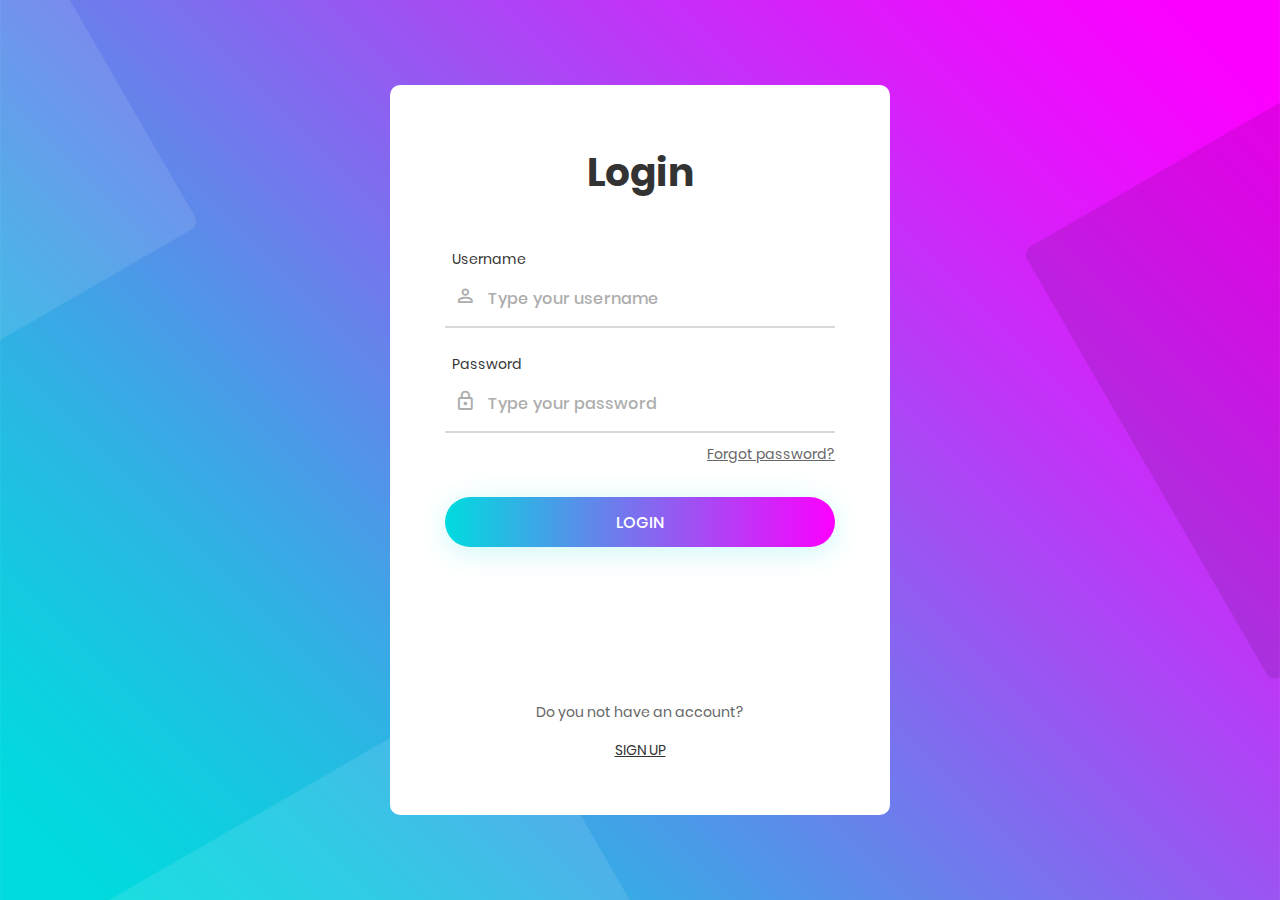
==== view/index.html @ 95671789 "added website" ====
<!DOCTYPE html>
<html lang="en">
<head>
	<title>Login</title>
	<meta charset="UTF-8">
	<meta name="viewport" content="width=device-width, initial-scale=1">
<!--===============================================================================================-->	
	<link rel="icon" type="image/png" href="images/icons/favicon.ico"/>
<!--===============================================================================================-->
	<link rel="stylesheet" type="text/css" href="vendor/bootstrap/css/bootstrap.min.css">
<!--===============================================================================================-->
	<link rel="stylesheet" type="text/css" href="fonts/font-awesome-4.7.0/css/font-awesome.min.css">
<!--===============================================================================================-->
	<link rel="stylesheet" type="text/css" href="fonts/iconic/css/material-design-iconic-font.min.css">
<!--===============================================================================================-->
	<link rel="stylesheet" type="text/css" href="vendor/animate/animate.css">
<!--===============================================================================================-->	
	<link rel="stylesheet" type="text/css" href="vendor/css-hamburgers/hamburgers.min.css">
<!--===============================================================================================-->
	<link rel="stylesheet" type="text/css" href="vendor/animsition/css/animsition.min.css">
<!--===============================================================================================-->
	<link rel="stylesheet" type="text/css" href="vendor/select2/select2.min.css">
<!--===============================================================================================-->	
	<link rel="stylesheet" type="text/css" href="vendor/daterangepicker/daterangepicker.css">
<!--===============================================================================================-->
	<link rel="stylesheet" type="text/css" href="css/util.css">
	<link rel="stylesheet" type="text/css" href="css/main.css">
<!--===============================================================================================-->
</head>
<body>
	
	<div class="limiter">
		<div class="container-login100" style="background-image: url('images/bg-01.jpg');">
			<div class="wrap-login100 p-l-55 p-r-55 p-t-65 p-b-54">
				<form class="login100-form validate-form">
					<span class="login100-form-title p-b-49">
						Login
					</span>

					<div class="wrap-input100 validate-input m-b-23" data-validate = "Username is reauired">
						<span class="label-input100">Username</span>
						<input class="input100" type="text" name="username" placeholder="Type your username">
						<span class="focus-input100" data-symbol="&#xf206;"></span>
					</div>

					<div class="wrap-input100 validate-input" data-validate="Password is required">
						<span class="label-input100">Password</span>
						<input class="input100" type="password" name="pass" placeholder="Type your password">
						<span class="focus-input100" data-symbol="&#xf190;"></span>
					</div>
					
					<div class="text-right p-t-8 p-b-31">
						<a href="#">
							Forgot password?
						</a>
					</div>
					
					<div class="container-login100-form-btn">
						<div class="wrap-login100-form-btn">
							<div class="login100-form-bgbtn"></div>
							<button class="login100-form-btn">
								Login
							</button>
						</div>
					</div>

					<div class="flex-col-c p-t-155">
						<span class="txt1 p-b-17">
							Do you not have an account?
						</span>

						<a href="registration.html" class="txt2">
							Sign Up
						</a>
					</div>
				</form>
			</div>
		</div>
	</div>
	

	<div id="dropDownSelect1"></div>
	
<!--===============================================================================================-->
	<script src="vendor/jquery/jquery-3.2.1.min.js"></script>
<!--===============================================================================================-->
	<script src="vendor/animsition/js/animsition.min.js"></script>
<!--===============================================================================================-->
	<script src="vendor/bootstrap/js/popper.js"></script>
	<script src="vendor/bootstrap/js/bootstrap.min.js"></script>
<!--===============================================================================================-->
	<script src="vendor/select2/select2.min.js"></script>
<!--===============================================================================================-->
	<script src="vendor/daterangepicker/moment.min.js"></script>
	<script src="vendor/daterangepicker/daterangepicker.js"></script>
<!--===============================================================================================-->
	<script src="vendor/countdowntime/countdowntime.js"></script>
<!--===============================================================================================-->
	<script src="js/main.js"></script>

</body>
</html>
---- view/fonts/iconic/css/material-design-iconic-font.min.css ----
@font-face{font-family:Material-Design-Iconic-Font;src:url(../fonts/Material-Design-Iconic-Font.woff2?v=2.2.0) format('woff2'),url(../fonts/Material-Design-Iconic-Font.woff?v=2.2.0) format('woff'),url(../fonts/Material-Design-Iconic-Font.ttf?v=2.2.0) format('truetype')}.zmdi{display:inline-block;font:normal normal normal 14px/1 'Material-Design-Iconic-Font';font-size:inherit;text-rendering:auto;-webkit-font-smoothing:antialiased;-moz-osx-font-smoothing:grayscale}.zmdi-hc-lg{font-size:1.33333333em;line-height:.75em;vertical-align:-15%}.zmdi-hc-2x{font-size:2em}.zmdi-hc-3x{font-size:3em}.zmdi-hc-4x{font-size:4em}.zmdi-hc-5x{font-size:5em}.zmdi-hc-fw{width:1.28571429em;text-align:center}.zmdi-hc-ul{padding-left:0;margin-left:2.14285714em;list-style-type:none}.zmdi-hc-ul>li{position:relative}.zmdi-hc-li{position:absolute;left:-2.14285714em;width:2.14285714em;top:.14285714em;text-align:center}.zmdi-hc-li.zmdi-hc-lg{left:-1.85714286em}.zmdi-hc-border{padding:.1em .25em;border:solid .1em #9e9e9e;border-radius:2px}.zmdi-hc-border-circle{padding:.1em .25em;border:solid .1em #9e9e9e;border-radius:50%}.zmdi.pull-left{float:left;margin-right:.15em}.zmdi.pull-right{float:right;margin-left:.15em}.zmdi-hc-spin{-webkit-animation:zmdi-spin 1.5s infinite linear;animation:zmdi-spin 1.5s infinite linear}.zmdi-hc-spin-reverse{-webkit-animation:zmdi-spin-reverse 1.5s infinite linear;animation:zmdi-spin-reverse 1.5s infinite linear}@-webkit-keyframes zmdi-spin{0%{-webkit-transform:rotate(0deg);transform:rotate(0deg)}100%{-webkit-transform:rotate(359deg);transform:rotate(359deg)}}@keyframes zmdi-spin{0%{-webkit-transform:rotate(0deg);transform:rotate(0deg)}100%{-webkit-transform:rotate(359deg);transform:rotate(359deg)}}@-webkit-keyframes zmdi-spin-reverse{0%{-webkit-transform:rotate(0deg);transform:rotate(0deg)}100%{-webkit-transform:rotate(-359deg);transform:rotate(-359deg)}}@keyframes zmdi-spin-reverse{0%{-webkit-transform:rotate(0deg);transform:rotate(0deg)}100%{-webkit-transform:rotate(-359deg);transform:rotate(-359deg)}}.zmdi-hc-rotate-90{-webkit-transform:rotate(90deg);-ms-transform:rotate(90deg);transform:rotate(90deg)}.zmdi-hc-rotate-180{-webkit-transform:rotate(180deg);-ms-transform:rotate(180deg);transform:rotate(180deg)}.zmdi-hc-rotate-270{-webkit-transform:rotate(270deg);-ms-transform:rotate(270deg);transform:rotate(270deg)}.zmdi-hc-flip-horizontal{-webkit-transform:scale(-1,1);-ms-transform:scale(-1,1);transform:scale(-1,1)}.zmdi-hc-flip-vertical{-webkit-transform:scale(1,-1);-ms-transform:scale(1,-1);transform:scale(1,-1)}.zmdi-hc-stack{position:relative;display:inline-block;width:2em;height:2em;line-height:2em;vertical-align:middle}.zmdi-hc-stack-1x,.zmdi-hc-stack-2x{position:absolute;left:0;width:100%;text-align:center}.zmdi-hc-stack-1x{line-height:inherit}.zmdi-hc-stack-2x{font-size:2em}.zmdi-hc-inverse{color:#fff}.zmdi-3d-rotation:before{content:'\f101'}.zmdi-airplane-off:before{content:'\f102'}.zmdi-airplane:before{content:'\f103'}.zmdi-album:before{content:'\f104'}.zmdi-archive:before{content:'\f105'}.zmdi-assignment-account:before{content:'\f106'}.zmdi-assignment-alert:before{content:'\f107'}.zmdi-assignment-check:before{content:'\f108'}.zmdi-assignment-o:before{content:'\f109'}.zmdi-assignment-return:before{content:'\f10a'}.zmdi-assignment-returned:before{content:'\f10b'}.zmdi-assignment:before{content:'\f10c'}.zmdi-attachment-alt:before{content:'\f10d'}.zmdi-attachment:before{content:'\f10e'}.zmdi-audio:before{content:'\f10f'}.zmdi-badge-check:before{content:'\f110'}.zmdi-balance-wallet:before{content:'\f111'}.zmdi-balance:before{content:'\f112'}.zmdi-battery-alert:before{content:'\f113'}.zmdi-battery-flash:before{content:'\f114'}.zmdi-battery-unknown:before{content:'\f115'}.zmdi-battery:before{content:'\f116'}.zmdi-bike:before{content:'\f117'}.zmdi-block-alt:before{content:'\f118'}.zmdi-block:before{content:'\f119'}.zmdi-boat:before{content:'\f11a'}.zmdi-book-image:before{content:'\f11b'}.zmdi-book:before{content:'\f11c'}.zmdi-bookmark-outline:before{content:'\f11d'}.zmdi-bookmark:before{content:'\f11e'}.zmdi-brush:before{content:'\f11f'}.zmdi-bug:before{content:'\f120'}.zmdi-bus:before{content:'\f121'}.zmdi-cake:before{content:'\f122'}.zmdi-car-taxi:before{content:'\f123'}.zmdi-car-wash:before{content:'\f124'}.zmdi-car:before{content:'\f125'}.zmdi-card-giftcard:before{content:'\f126'}.zmdi-card-membership:before{content:'\f127'}.zmdi-card-travel:before{content:'\f128'}.zmdi-card:before{content:'\f129'}.zmdi-case-check:before{content:'\f12a'}.zmdi-case-download:before{content:'\f12b'}.zmdi-case-play:before{content:'\f12c'}.zmdi-case:before{content:'\f12d'}.zmdi-cast-connected:before{content:'\f12e'}.zmdi-cast:before{content:'\f12f'}.zmdi-chart-donut:before{content:'\f130'}.zmdi-chart:before{content:'\f131'}.zmdi-city-alt:before{content:'\f132'}.zmdi-city:before{content:'\f133'}.zmdi-close-circle-o:before{content:'\f134'}.zmdi-close-circle:before{content:'\f135'}.zmdi-close:before{content:'\f136'}.zmdi-cocktail:before{content:'\f137'}.zmdi-code-setting:before{content:'\f138'}.zmdi-code-smartphone:before{content:'\f139'}.zmdi-code:before{content:'\f13a'}.zmdi-coffee:before{content:'\f13b'}.zmdi-collection-bookmark:before{content:'\f13c'}.zmdi-collection-case-play:before{content:'\f13d'}.zmdi-collection-folder-image:before{content:'\f13e'}.zmdi-collection-image-o:before{content:'\f13f'}.zmdi-collection-image:before{content:'\f140'}.zmdi-collection-item-1:before{content:'\f141'}.zmdi-collection-item-2:before{content:'\f142'}.zmdi-collection-item-3:before{content:'\f143'}.zmdi-collection-item-4:before{content:'\f144'}.zmdi-collection-item-5:before{content:'\f145'}.zmdi-collection-item-6:before{content:'\f146'}.zmdi-collection-item-7:before{content:'\f147'}.zmdi-collection-item-8:before{content:'\f148'}.zmdi-collection-item-9-plus:before{content:'\f149'}.zmdi-collection-item-9:before{content:'\f14a'}.zmdi-collection-item:before{content:'\f14b'}.zmdi-collection-music:before{content:'\f14c'}.zmdi-collection-pdf:before{content:'\f14d'}.zmdi-collection-plus:before{content:'\f14e'}.zmdi-collection-speaker:before{content:'\f14f'}.zmdi-collection-text:before{content:'\f150'}.zmdi-collection-video:before{content:'\f151'}.zmdi-compass:before{content:'\f152'}.zmdi-cutlery:before{content:'\f153'}.zmdi-delete:before{content:'\f154'}.zmdi-dialpad:before{content:'\f155'}.zmdi-dns:before{content:'\f156'}.zmdi-drink:before{content:'\f157'}.zmdi-edit:before{content:'\f158'}.zmdi-email-open:before{content:'\f159'}.zmdi-email:before{content:'\f15a'}.zmdi-eye-off:before{content:'\f15b'}.zmdi-eye:before{content:'\f15c'}.zmdi-eyedropper:before{content:'\f15d'}.zmdi-favorite-outline:before{content:'\f15e'}.zmdi-favorite:before{content:'\f15f'}.zmdi-filter-list:before{content:'\f160'}.zmdi-fire:before{content:'\f161'}.zmdi-flag:before{content:'\f162'}.zmdi-flare:before{content:'\f163'}.zmdi-flash-auto:before{content:'\f164'}.zmdi-flash-off:before{content:'\f165'}.zmdi-flash:before{content:'\f166'}.zmdi-flip:before{content:'\f167'}.zmdi-flower-alt:before{content:'\f168'}.zmdi-flower:before{content:'\f169'}.zmdi-font:before{content:'\f16a'}.zmdi-fullscreen-alt:before{content:'\f16b'}.zmdi-fullscreen-exit:before{content:'\f16c'}.zmdi-fullscreen:before{content:'\f16d'}.zmdi-functions:before{content:'\f16e'}.zmdi-gas-station:before{content:'\f16f'}.zmdi-gesture:before{content:'\f170'}.zmdi-globe-alt:before{content:'\f171'}.zmdi-globe-lock:before{content:'\f172'}.zmdi-globe:before{content:'\f173'}.zmdi-graduation-cap:before{content:'\f174'}.zmdi-home:before{content:'\f175'}.zmdi-hospital-alt:before{content:'\f176'}.zmdi-hospital:before{content:'\f177'}.zmdi-hotel:before{content:'\f178'}.zmdi-hourglass-alt:before{content:'\f179'}.zmdi-hourglass-outline:before{content:'\f17a'}.zmdi-hourglass:before{content:'\f17b'}.zmdi-http:before{content:'\f17c'}.zmdi-image-alt:before{content:'\f17d'}.zmdi-image-o:before{content:'\f17e'}.zmdi-image:before{content:'\f17f'}.zmdi-inbox:before{content:'\f180'}.zmdi-invert-colors-off:before{content:'\f181'}.zmdi-invert-colors:before{content:'\f182'}.zmdi-key:before{content:'\f183'}.zmdi-label-alt-outline:before{content:'\f184'}.zmdi-label-alt:before{content:'\f185'}.zmdi-label-heart:before{content:'\f186'}.zmdi-label:before{content:'\f187'}.zmdi-labels:before{content:'\f188'}.zmdi-lamp:before{content:'\f189'}.zmdi-landscape:before{content:'\f18a'}.zmdi-layers-off:before{content:'\f18b'}.zmdi-layers:before{content:'\f18c'}.zmdi-library:before{content:'\f18d'}.zmdi-link:before{content:'\f18e'}.zmdi-lock-open:before{content:'\f18f'}.zmdi-lock-outline:before{content:'\f190'}.zmdi-lock:before{content:'\f191'}.zmdi-mail-reply-all:before{content:'\f192'}.zmdi-mail-reply:before{content:'\f193'}.zmdi-mail-send:before{content:'\f194'}.zmdi-mall:before{content:'\f195'}.zmdi-map:before{content:'\f196'}.zmdi-menu:before{content:'\f197'}.zmdi-money-box:before{content:'\f198'}.zmdi-money-off:before{content:'\f199'}.zmdi-money:before{content:'\f19a'}.zmdi-more-vert:before{content:'\f19b'}.zmdi-more:before{content:'\f19c'}.zmdi-movie-alt:before{content:'\f19d'}.zmdi-movie:before{content:'\f19e'}.zmdi-nature-people:before{content:'\f19f'}.zmdi-nature:before{content:'\f1a0'}.zmdi-navigation:before{content:'\f1a1'}.zmdi-open-in-browser:before{content:'\f1a2'}.zmdi-open-in-new:before{content:'\f1a3'}.zmdi-palette:before{content:'\f1a4'}.zmdi-parking:before{content:'\f1a5'}.zmdi-pin-account:before{content:'\f1a6'}.zmdi-pin-assistant:before{content:'\f1a7'}.zmdi-pin-drop:before{content:'\f1a8'}.zmdi-pin-help:before{content:'\f1a9'}.zmdi-pin-off:before{content:'\f1aa'}.zmdi-pin:before{content:'\f1ab'}.zmdi-pizza:before{content:'\f1ac'}.zmdi-plaster:before{content:'\f1ad'}.zmdi-power-setting:before{content:'\f1ae'}.zmdi-power:before{content:'\f1af'}.zmdi-print:before{content:'\f1b0'}.zmdi-puzzle-piece:before{content:'\f1b1'}.zmdi-quote:before{content:'\f1b2'}.zmdi-railway:before{content:'\f1b3'}.zmdi-receipt:before{content:'\f1b4'}.zmdi-refresh-alt:before{content:'\f1b5'}.zmdi-refresh-sync-alert:before{content:'\f1b6'}.zmdi-refresh-sync-off:before{content:'\f1b7'}.zmdi-refresh-sync:before{content:'\f1b8'}.zmdi-refresh:before{content:'\f1b9'}.zmdi-roller:before{content:'\f1ba'}.zmdi-ruler:before{content:'\f1bb'}.zmdi-scissors:before{content:'\f1bc'}.zmdi-screen-rotation-lock:before{content:'\f1bd'}.zmdi-screen-rotation:before{content:'\f1be'}.zmdi-search-for:before{content:'\f1bf'}.zmdi-search-in-file:before{content:'\f1c0'}.zmdi-search-in-page:before{content:'\f1c1'}.zmdi-search-replace:before{content:'\f1c2'}.zmdi-search:before{content:'\f1c3'}.zmdi-seat:before{content:'\f1c4'}.zmdi-settings-square:before{content:'\f1c5'}.zmdi-settings:before{content:'\f1c6'}.zmdi-shield-check:before{content:'\f1c7'}.zmdi-shield-security:before{content:'\f1c8'}.zmdi-shopping-basket:before{content:'\f1c9'}.zmdi-shopping-cart-plus:before{content:'\f1ca'}.zmdi-shopping-cart:before{content:'\f1cb'}.zmdi-sign-in:before{content:'\f1cc'}.zmdi-sort-amount-asc:before{content:'\f1cd'}.zmdi-sort-amount-desc:before{content:'\f1ce'}.zmdi-sort-asc:before{content:'\f1cf'}.zmdi-sort-desc:before{content:'\f1d0'}.zmdi-spellcheck:before{content:'\f1d1'}.zmdi-storage:before{content:'\f1d2'}.zmdi-store-24:before{content:'\f1d3'}.zmdi-store:before{content:'\f1d4'}.zmdi-subway:before{content:'\f1d5'}.zmdi-sun:before{content:'\f1d6'}.zmdi-tab-unselected:before{content:'\f1d7'}.zmdi-tab:before{content:'\f1d8'}.zmdi-tag-close:before{content:'\f1d9'}.zmdi-tag-more:before{content:'\f1da'}.zmdi-tag:before{content:'\f1db'}.zmdi-thumb-down:before{content:'\f1dc'}.zmdi-thumb-up-down:before{content:'\f1dd'}.zmdi-thumb-up:before{content:'\f1de'}.zmdi-ticket-star:before{content:'\f1df'}.zmdi-toll:before{content:'\f1e0'}.zmdi-toys:before{content:'\f1e1'}.zmdi-traffic:before{content:'\f1e2'}.zmdi-translate:before{content:'\f1e3'}.zmdi-triangle-down:before{content:'\f1e4'}.zmdi-triangle-up:before{content:'\f1e5'}.zmdi-truck:before{content:'\f1e6'}.zmdi-turning-sign:before{content:'\f1e7'}.zmdi-wallpaper:before{content:'\f1e8'}.zmdi-washing-machine:before{content:'\f1e9'}.zmdi-window-maximize:before{content:'\f1ea'}.zmdi-window-minimize:before{content:'\f1eb'}.zmdi-window-restore:before{content:'\f1ec'}.zmdi-wrench:before{content:'\f1ed'}.zmdi-zoom-in:before{content:'\f1ee'}.zmdi-zoom-out:before{content:'\f1ef'}.zmdi-alert-circle-o:before{content:'\f1f0'}.zmdi-alert-circle:before{content:'\f1f1'}.zmdi-alert-octagon:before{content:'\f1f2'}.zmdi-alert-polygon:before{content:'\f1f3'}.zmdi-alert-triangle:before{content:'\f1f4'}.zmdi-help-outline:before{content:'\f1f5'}.zmdi-help:before{content:'\f1f6'}.zmdi-info-outline:before{content:'\f1f7'}.zmdi-info:before{content:'\f1f8'}.zmdi-notifications-active:before{content:'\f1f9'}.zmdi-notifications-add:before{content:'\f1fa'}.zmdi-notifications-none:before{content:'\f1fb'}.zmdi-notifications-off:before{content:'\f1fc'}.zmdi-notifications-paused:before{content:'\f1fd'}.zmdi-notifications:before{content:'\f1fe'}.zmdi-account-add:before{content:'\f1ff'}.zmdi-account-box-mail:before{content:'\f200'}.zmdi-account-box-o:before{content:'\f201'}.zmdi-account-box-phone:before{content:'\f202'}.zmdi-account-box:before{content:'\f203'}.zmdi-account-calendar:before{content:'\f204'}.zmdi-account-circle:before{content:'\f205'}.zmdi-account-o:before{content:'\f206'}.zmdi-account:before{content:'\f207'}.zmdi-accounts-add:before{content:'\f208'}.zmdi-accounts-alt:before{content:'\f209'}.zmdi-accounts-list-alt:before{content:'\f20a'}.zmdi-accounts-list:before{content:'\f20b'}.zmdi-accounts-outline:before{content:'\f20c'}.zmdi-accounts:before{content:'\f20d'}.zmdi-face:before{content:'\f20e'}.zmdi-female:before{content:'\f20f'}.zmdi-male-alt:before{content:'\f210'}.zmdi-male-female:before{content:'\f211'}.zmdi-male:before{content:'\f212'}.zmdi-mood-bad:before{content:'\f213'}.zmdi-mood:before{content:'\f214'}.zmdi-run:before{content:'\f215'}.zmdi-walk:before{content:'\f216'}.zmdi-cloud-box:before{content:'\f217'}.zmdi-cloud-circle:before{content:'\f218'}.zmdi-cloud-done:before{content:'\f219'}.zmdi-cloud-download:before{content:'\f21a'}.zmdi-cloud-off:before{content:'\f21b'}.zmdi-cloud-outline-alt:before{content:'\f21c'}.zmdi-cloud-outline:before{content:'\f21d'}.zmdi-cloud-upload:before{content:'\f21e'}.zmdi-cloud:before{content:'\f21f'}.zmdi-download:before{content:'\f220'}.zmdi-file-plus:before{content:'\f221'}.zmdi-file-text:before{content:'\f222'}.zmdi-file:before{content:'\f223'}.zmdi-folder-outline:before{content:'\f224'}.zmdi-folder-person:before{content:'\f225'}.zmdi-folder-star-alt:before{content:'\f226'}.zmdi-folder-star:before{content:'\f227'}.zmdi-folder:before{content:'\f228'}.zmdi-gif:before{content:'\f229'}.zmdi-upload:before{content:'\f22a'}.zmdi-border-all:before{content:'\f22b'}.zmdi-border-bottom:before{content:'\f22c'}.zmdi-border-clear:before{content:'\f22d'}.zmdi-border-color:before{content:'\f22e'}.zmdi-border-horizontal:before{content:'\f22f'}.zmdi-border-inner:before{content:'\f230'}.zmdi-border-left:before{content:'\f231'}.zmdi-border-outer:before{content:'\f232'}.zmdi-border-right:before{content:'\f233'}.zmdi-border-style:before{content:'\f234'}.zmdi-border-top:before{content:'\f235'}.zmdi-border-vertical:before{content:'\f236'}.zmdi-copy:before{content:'\f237'}.zmdi-crop:before{content:'\f238'}.zmdi-format-align-center:before{content:'\f239'}.zmdi-format-align-justify:before{content:'\f23a'}.zmdi-format-align-left:before{content:'\f23b'}.zmdi-format-align-right:before{content:'\f23c'}.zmdi-format-bold:before{content:'\f23d'}.zmdi-format-clear-all:before{content:'\f23e'}.zmdi-format-clear:before{content:'\f23f'}.zmdi-format-color-fill:before{content:'\f240'}.zmdi-format-color-reset:before{content:'\f241'}.zmdi-format-color-text:before{content:'\f242'}.zmdi-format-indent-decrease:before{content:'\f243'}.zmdi-format-indent-increase:before{content:'\f244'}.zmdi-format-italic:before{content:'\f245'}.zmdi-format-line-spacing:before{content:'\f246'}.zmdi-format-list-bulleted:before{content:'\f247'}.zmdi-format-list-numbered:before{content:'\f248'}.zmdi-format-ltr:before{content:'\f249'}.zmdi-format-rtl:before{content:'\f24a'}.zmdi-format-size:before{content:'\f24b'}.zmdi-format-strikethrough-s:before{content:'\f24c'}.zmdi-format-strikethrough:before{content:'\f24d'}.zmdi-format-subject:before{content:'\f24e'}.zmdi-format-underlined:before{content:'\f24f'}.zmdi-format-valign-bottom:before{content:'\f250'}.zmdi-format-valign-center:before{content:'\f251'}.zmdi-format-valign-top:before{content:'\f252'}.zmdi-redo:before{content:'\f253'}.zmdi-select-all:before{content:'\f254'}.zmdi-space-bar:before{content:'\f255'}.zmdi-text-format:before{content:'\f256'}.zmdi-transform:before{content:'\f257'}.zmdi-undo:before{content:'\f258'}.zmdi-wrap-text:before{content:'\f259'}.zmdi-comment-alert:before{content:'\f25a'}.zmdi-comment-alt-text:before{content:'\f25b'}.zmdi-comment-alt:before{content:'\f25c'}.zmdi-comment-edit:before{content:'\f25d'}.zmdi-comment-image:before{content:'\f25e'}.zmdi-comment-list:before{content:'\f25f'}.zmdi-comment-more:before{content:'\f260'}.zmdi-comment-outline:before{content:'\f261'}.zmdi-comment-text-alt:before{content:'\f262'}.zmdi-comment-text:before{content:'\f263'}.zmdi-comment-video:before{content:'\f264'}.zmdi-comment:before{content:'\f265'}.zmdi-comments:before{content:'\f266'}.zmdi-check-all:before{content:'\f267'}.zmdi-check-circle-u:before{content:'\f268'}.zmdi-check-circle:before{content:'\f269'}.zmdi-check-square:before{content:'\f26a'}.zmdi-check:before{content:'\f26b'}.zmdi-circle-o:before{content:'\f26c'}.zmdi-circle:before{content:'\f26d'}.zmdi-dot-circle-alt:before{content:'\f26e'}.zmdi-dot-circle:before{content:'\f26f'}.zmdi-minus-circle-outline:before{content:'\f270'}.zmdi-minus-circle:before{content:'\f271'}.zmdi-minus-square:before{content:'\f272'}.zmdi-minus:before{content:'\f273'}.zmdi-plus-circle-o-duplicate:before{content:'\f274'}.zmdi-plus-circle-o:before{content:'\f275'}.zmdi-plus-circle:before{content:'\f276'}.zmdi-plus-square:before{content:'\f277'}.zmdi-plus:before{content:'\f278'}.zmdi-square-o:before{content:'\f279'}.zmdi-star-circle:before{content:'\f27a'}.zmdi-star-half:before{content:'\f27b'}.zmdi-star-outline:before{content:'\f27c'}.zmdi-star:before{content:'\f27d'}.zmdi-bluetooth-connected:before{content:'\f27e'}.zmdi-bluetooth-off:before{content:'\f27f'}.zmdi-bluetooth-search:before{content:'\f280'}.zmdi-bluetooth-setting:before{content:'\f281'}.zmdi-bluetooth:before{content:'\f282'}.zmdi-camera-add:before{content:'\f283'}.zmdi-camera-alt:before{content:'\f284'}.zmdi-camera-bw:before{content:'\f285'}.zmdi-camera-front:before{content:'\f286'}.zmdi-camera-mic:before{content:'\f287'}.zmdi-camera-party-mode:before{content:'\f288'}.zmdi-camera-rear:before{content:'\f289'}.zmdi-camera-roll:before{content:'\f28a'}.zmdi-camera-switch:before{content:'\f28b'}.zmdi-camera:before{content:'\f28c'}.zmdi-card-alert:before{content:'\f28d'}.zmdi-card-off:before{content:'\f28e'}.zmdi-card-sd:before{content:'\f28f'}.zmdi-card-sim:before{content:'\f290'}.zmdi-desktop-mac:before{content:'\f291'}.zmdi-desktop-windows:before{content:'\f292'}.zmdi-device-hub:before{content:'\f293'}.zmdi-devices-off:before{content:'\f294'}.zmdi-devices:before{content:'\f295'}.zmdi-dock:before{content:'\f296'}.zmdi-floppy:before{content:'\f297'}.zmdi-gamepad:before{content:'\f298'}.zmdi-gps-dot:before{content:'\f299'}.zmdi-gps-off:before{content:'\f29a'}.zmdi-gps:before{content:'\f29b'}.zmdi-headset-mic:before{content:'\f29c'}.zmdi-headset:before{content:'\f29d'}.zmdi-input-antenna:before{content:'\f29e'}.zmdi-input-composite:before{content:'\f29f'}.zmdi-input-hdmi:before{content:'\f2a0'}.zmdi-input-power:before{content:'\f2a1'}.zmdi-input-svideo:before{content:'\f2a2'}.zmdi-keyboard-hide:before{content:'\f2a3'}.zmdi-keyboard:before{content:'\f2a4'}.zmdi-laptop-chromebook:before{content:'\f2a5'}.zmdi-laptop-mac:before{content:'\f2a6'}.zmdi-laptop:before{content:'\f2a7'}.zmdi-mic-off:before{content:'\f2a8'}.zmdi-mic-outline:before{content:'\f2a9'}.zmdi-mic-setting:before{content:'\f2aa'}.zmdi-mic:before{content:'\f2ab'}.zmdi-mouse:before{content:'\f2ac'}.zmdi-network-alert:before{content:'\f2ad'}.zmdi-network-locked:before{content:'\f2ae'}.zmdi-network-off:before{content:'\f2af'}.zmdi-network-outline:before{content:'\f2b0'}.zmdi-network-setting:before{content:'\f2b1'}.zmdi-network:before{content:'\f2b2'}.zmdi-phone-bluetooth:before{content:'\f2b3'}.zmdi-phone-end:before{content:'\f2b4'}.zmdi-phone-forwarded:before{content:'\f2b5'}.zmdi-phone-in-talk:before{content:'\f2b6'}.zmdi-phone-locked:before{content:'\f2b7'}.zmdi-phone-missed:before{content:'\f2b8'}.zmdi-phone-msg:before{content:'\f2b9'}.zmdi-phone-paused:before{content:'\f2ba'}.zmdi-phone-ring:before{content:'\f2bb'}.zmdi-phone-setting:before{content:'\f2bc'}.zmdi-phone-sip:before{content:'\f2bd'}.zmdi-phone:before{content:'\f2be'}.zmdi-portable-wifi-changes:before{content:'\f2bf'}.zmdi-portable-wifi-off:before{content:'\f2c0'}.zmdi-portable-wifi:before{content:'\f2c1'}.zmdi-radio:before{content:'\f2c2'}.zmdi-reader:before{content:'\f2c3'}.zmdi-remote-control-alt:before{content:'\f2c4'}.zmdi-remote-control:before{content:'\f2c5'}.zmdi-router:before{content:'\f2c6'}.zmdi-scanner:before{content:'\f2c7'}.zmdi-smartphone-android:before{content:'\f2c8'}.zmdi-smartphone-download:before{content:'\f2c9'}.zmdi-smartphone-erase:before{content:'\f2ca'}.zmdi-smartphone-info:before{content:'\f2cb'}.zmdi-smartphone-iphone:before{content:'\f2cc'}.zmdi-smartphone-landscape-lock:before{content:'\f2cd'}.zmdi-smartphone-landscape:before{content:'\f2ce'}.zmdi-smartphone-lock:before{content:'\f2cf'}.zmdi-smartphone-portrait-lock:before{content:'\f2d0'}.zmdi-smartphone-ring:before{content:'\f2d1'}.zmdi-smartphone-setting:before{content:'\f2d2'}.zmdi-smartphone-setup:before{content:'\f2d3'}.zmdi-smartphone:before{content:'\f2d4'}.zmdi-speaker:before{content:'\f2d5'}.zmdi-tablet-android:before{content:'\f2d6'}.zmdi-tablet-mac:before{content:'\f2d7'}.zmdi-tablet:before{content:'\f2d8'}.zmdi-tv-alt-play:before{content:'\f2d9'}.zmdi-tv-list:before{content:'\f2da'}.zmdi-tv-play:before{content:'\f2db'}.zmdi-tv:before{content:'\f2dc'}.zmdi-usb:before{content:'\f2dd'}.zmdi-videocam-off:before{content:'\f2de'}.zmdi-videocam-switch:before{content:'\f2df'}.zmdi-videocam:before{content:'\f2e0'}.zmdi-watch:before{content:'\f2e1'}.zmdi-wifi-alt-2:before{content:'\f2e2'}.zmdi-wifi-alt:before{content:'\f2e3'}.zmdi-wifi-info:before{content:'\f2e4'}.zmdi-wifi-lock:before{content:'\f2e5'}.zmdi-wifi-off:before{content:'\f2e6'}.zmdi-wifi-outline:before{content:'\f2e7'}.zmdi-wifi:before{content:'\f2e8'}.zmdi-arrow-left-bottom:before{content:'\f2e9'}.zmdi-arrow-left:before{content:'\f2ea'}.zmdi-arrow-merge:before{content:'\f2eb'}.zmdi-arrow-missed:before{content:'\f2ec'}.zmdi-arrow-right-top:before{content:'\f2ed'}.zmdi-arrow-right:before{content:'\f2ee'}.zmdi-arrow-split:before{content:'\f2ef'}.zmdi-arrows:before{content:'\f2f0'}.zmdi-caret-down-circle:before{content:'\f2f1'}.zmdi-caret-down:before{content:'\f2f2'}.zmdi-caret-left-circle:before{content:'\f2f3'}.zmdi-caret-left:before{content:'\f2f4'}.zmdi-caret-right-circle:before{content:'\f2f5'}.zmdi-caret-right:before{content:'\f2f6'}.zmdi-caret-up-circle:before{content:'\f2f7'}.zmdi-caret-up:before{content:'\f2f8'}.zmdi-chevron-down:before{content:'\f2f9'}.zmdi-chevron-left:before{content:'\f2fa'}.zmdi-chevron-right:before{content:'\f2fb'}.zmdi-chevron-up:before{content:'\f2fc'}.zmdi-forward:before{content:'\f2fd'}.zmdi-long-arrow-down:before{content:'\f2fe'}.zmdi-long-arrow-left:before{content:'\f2ff'}.zmdi-long-arrow-return:before{content:'\f300'}.zmdi-long-arrow-right:before{content:'\f301'}.zmdi-long-arrow-tab:before{content:'\f302'}.zmdi-long-arrow-up:before{content:'\f303'}.zmdi-rotate-ccw:before{content:'\f304'}.zmdi-rotate-cw:before{content:'\f305'}.zmdi-rotate-left:before{content:'\f306'}.zmdi-rotate-right:before{content:'\f307'}.zmdi-square-down:before{content:'\f308'}.zmdi-square-right:before{content:'\f309'}.zmdi-swap-alt:before{content:'\f30a'}.zmdi-swap-vertical-circle:before{content:'\f30b'}.zmdi-swap-vertical:before{content:'\f30c'}.zmdi-swap:before{content:'\f30d'}.zmdi-trending-down:before{content:'\f30e'}.zmdi-trending-flat:before{content:'\f30f'}.zmdi-trending-up:before{content:'\f310'}.zmdi-unfold-less:before{content:'\f311'}.zmdi-unfold-more:before{content:'\f312'}.zmdi-apps:before{content:'\f313'}.zmdi-grid-off:before{content:'\f314'}.zmdi-grid:before{content:'\f315'}.zmdi-view-agenda:before{content:'\f316'}.zmdi-view-array:before{content:'\f317'}.zmdi-view-carousel:before{content:'\f318'}.zmdi-view-column:before{content:'\f319'}.zmdi-view-comfy:before{content:'\f31a'}.zmdi-view-compact:before{content:'\f31b'}.zmdi-view-dashboard:before{content:'\f31c'}.zmdi-view-day:before{content:'\f31d'}.zmdi-view-headline:before{content:'\f31e'}.zmdi-view-list-alt:before{content:'\f31f'}.zmdi-view-list:before{content:'\f320'}.zmdi-view-module:before{content:'\f321'}.zmdi-view-quilt:before{content:'\f322'}.zmdi-view-stream:before{content:'\f323'}.zmdi-view-subtitles:before{content:'\f324'}.zmdi-view-toc:before{content:'\f325'}.zmdi-view-web:before{content:'\f326'}.zmdi-view-week:before{content:'\f327'}.zmdi-widgets:before{content:'\f328'}.zmdi-alarm-check:before{content:'\f329'}.zmdi-alarm-off:before{content:'\f32a'}.zmdi-alarm-plus:before{content:'\f32b'}.zmdi-alarm-snooze:before{content:'\f32c'}.zmdi-alarm:before{content:'\f32d'}.zmdi-calendar-alt:before{content:'\f32e'}.zmdi-calendar-check:before{content:'\f32f'}.zmdi-calendar-close:before{content:'\f330'}.zmdi-calendar-note:before{content:'\f331'}.zmdi-calendar:before{content:'\f332'}.zmdi-time-countdown:before{content:'\f333'}.zmdi-time-interval:before{content:'\f334'}.zmdi-time-restore-setting:before{content:'\f335'}.zmdi-time-restore:before{content:'\f336'}.zmdi-time:before{content:'\f337'}.zmdi-timer-off:before{content:'\f338'}.zmdi-timer:before{content:'\f339'}.zmdi-android-alt:before{content:'\f33a'}.zmdi-android:before{content:'\f33b'}.zmdi-apple:before{content:'\f33c'}.zmdi-behance:before{content:'\f33d'}.zmdi-codepen:before{content:'\f33e'}.zmdi-dribbble:before{content:'\f33f'}.zmdi-dropbox:before{content:'\f340'}.zmdi-evernote:before{content:'\f341'}.zmdi-facebook-box:before{content:'\f342'}.zmdi-facebook:before{content:'\f343'}.zmdi-github-box:before{content:'\f344'}.zmdi-github:before{content:'\f345'}.zmdi-google-drive:before{content:'\f346'}.zmdi-google-earth:before{content:'\f347'}.zmdi-google-glass:before{content:'\f348'}.zmdi-google-maps:before{content:'\f349'}.zmdi-google-pages:before{content:'\f34a'}.zmdi-google-play:before{content:'\f34b'}.zmdi-google-plus-box:before{content:'\f34c'}.zmdi-google-plus:before{content:'\f34d'}.zmdi-google:before{content:'\f34e'}.zmdi-instagram:before{content:'\f34f'}.zmdi-language-css3:before{content:'\f350'}.zmdi-language-html5:before{content:'\f351'}.zmdi-language-javascript:before{content:'\f352'}.zmdi-language-python-alt:before{content:'\f353'}.zmdi-language-python:before{content:'\f354'}.zmdi-lastfm:before{content:'\f355'}.zmdi-linkedin-box:before{content:'\f356'}.zmdi-paypal:before{content:'\f357'}.zmdi-pinterest-box:before{content:'\f358'}.zmdi-pocket:before{content:'\f359'}.zmdi-polymer:before{content:'\f35a'}.zmdi-share:before{content:'\f35b'}.zmdi-stackoverflow:before{content:'\f35c'}.zmdi-steam-square:before{content:'\f35d'}.zmdi-steam:before{content:'\f35e'}.zmdi-twitter-box:before{content:'\f35f'}.zmdi-twitter:before{content:'\f360'}.zmdi-vk:before{content:'\f361'}.zmdi-wikipedia:before{content:'\f362'}.zmdi-windows:before{content:'\f363'}.zmdi-aspect-ratio-alt:before{content:'\f364'}.zmdi-aspect-ratio:before{content:'\f365'}.zmdi-blur-circular:before{content:'\f366'}.zmdi-blur-linear:before{content:'\f367'}.zmdi-blur-off:before{content:'\f368'}.zmdi-blur:before{content:'\f369'}.zmdi-brightness-2:before{content:'\f36a'}.zmdi-brightness-3:before{content:'\f36b'}.zmdi-brightness-4:before{content:'\f36c'}.zmdi-brightness-5:before{content:'\f36d'}.zmdi-brightness-6:before{content:'\f36e'}.zmdi-brightness-7:before{content:'\f36f'}.zmdi-brightness-auto:before{content:'\f370'}.zmdi-brightness-setting:before{content:'\f371'}.zmdi-broken-image:before{content:'\f372'}.zmdi-center-focus-strong:before{content:'\f373'}.zmdi-center-focus-weak:before{content:'\f374'}.zmdi-compare:before{content:'\f375'}.zmdi-crop-16-9:before{content:'\f376'}.zmdi-crop-3-2:before{content:'\f377'}.zmdi-crop-5-4:before{content:'\f378'}.zmdi-crop-7-5:before{content:'\f379'}.zmdi-crop-din:before{content:'\f37a'}.zmdi-crop-free:before{content:'\f37b'}.zmdi-crop-landscape:before{content:'\f37c'}.zmdi-crop-portrait:before{content:'\f37d'}.zmdi-crop-square:before{content:'\f37e'}.zmdi-exposure-alt:before{content:'\f37f'}.zmdi-exposure:before{content:'\f380'}.zmdi-filter-b-and-w:before{content:'\f381'}.zmdi-filter-center-focus:before{content:'\f382'}.zmdi-filter-frames:before{content:'\f383'}.zmdi-filter-tilt-shift:before{content:'\f384'}.zmdi-gradient:before{content:'\f385'}.zmdi-grain:before{content:'\f386'}.zmdi-graphic-eq:before{content:'\f387'}.zmdi-hdr-off:before{content:'\f388'}.zmdi-hdr-strong:before{content:'\f389'}.zmdi-hdr-weak:before{content:'\f38a'}.zmdi-hdr:before{content:'\f38b'}.zmdi-iridescent:before{content:'\f38c'}.zmdi-leak-off:before{content:'\f38d'}.zmdi-leak:before{content:'\f38e'}.zmdi-looks:before{content:'\f38f'}.zmdi-loupe:before{content:'\f390'}.zmdi-panorama-horizontal:before{content:'\f391'}.zmdi-panorama-vertical:before{content:'\f392'}.zmdi-panorama-wide-angle:before{content:'\f393'}.zmdi-photo-size-select-large:before{content:'\f394'}.zmdi-photo-size-select-small:before{content:'\f395'}.zmdi-picture-in-picture:before{content:'\f396'}.zmdi-slideshow:before{content:'\f397'}.zmdi-texture:before{content:'\f398'}.zmdi-tonality:before{content:'\f399'}.zmdi-vignette:before{content:'\f39a'}.zmdi-wb-auto:before{content:'\f39b'}.zmdi-eject-alt:before{content:'\f39c'}.zmdi-eject:before{content:'\f39d'}.zmdi-equalizer:before{content:'\f39e'}.zmdi-fast-forward:before{content:'\f39f'}.zmdi-fast-rewind:before{content:'\f3a0'}.zmdi-forward-10:before{content:'\f3a1'}.zmdi-forward-30:before{content:'\f3a2'}.zmdi-forward-5:before{content:'\f3a3'}.zmdi-hearing:before{content:'\f3a4'}.zmdi-pause-circle-outline:before{content:'\f3a5'}.zmdi-pause-circle:before{content:'\f3a6'}.zmdi-pause:before{content:'\f3a7'}.zmdi-play-circle-outline:before{content:'\f3a8'}.zmdi-play-circle:before{content:'\f3a9'}.zmdi-play:before{content:'\f3aa'}.zmdi-playlist-audio:before{content:'\f3ab'}.zmdi-playlist-plus:before{content:'\f3ac'}.zmdi-repeat-one:before{content:'\f3ad'}.zmdi-repeat:before{content:'\f3ae'}.zmdi-replay-10:before{content:'\f3af'}.zmdi-replay-30:before{content:'\f3b0'}.zmdi-replay-5:before{content:'\f3b1'}.zmdi-replay:before{content:'\f3b2'}.zmdi-shuffle:before{content:'\f3b3'}.zmdi-skip-next:before{content:'\f3b4'}.zmdi-skip-previous:before{content:'\f3b5'}.zmdi-stop:before{content:'\f3b6'}.zmdi-surround-sound:before{content:'\f3b7'}.zmdi-tune:before{content:'\f3b8'}.zmdi-volume-down:before{content:'\f3b9'}.zmdi-volume-mute:before{content:'\f3ba'}.zmdi-volume-off:before{content:'\f3bb'}.zmdi-volume-up:before{content:'\f3bc'}.zmdi-n-1-square:before{content:'\f3bd'}.zmdi-n-2-square:before{content:'\f3be'}.zmdi-n-3-square:before{content:'\f3bf'}.zmdi-n-4-square:before{content:'\f3c0'}.zmdi-n-5-square:before{content:'\f3c1'}.zmdi-n-6-square:before{content:'\f3c2'}.zmdi-neg-1:before{content:'\f3c3'}.zmdi-neg-2:before{content:'\f3c4'}.zmdi-plus-1:before{content:'\f3c5'}.zmdi-plus-2:before{content:'\f3c6'}.zmdi-sec-10:before{content:'\f3c7'}.zmdi-sec-3:before{content:'\f3c8'}.zmdi-zero:before{content:'\f3c9'}.zmdi-airline-seat-flat-angled:before{content:'\f3ca'}.zmdi-airline-seat-flat:before{content:'\f3cb'}.zmdi-airline-seat-individual-suite:before{content:'\f3cc'}.zmdi-airline-seat-legroom-extra:before{content:'\f3cd'}.zmdi-airline-seat-legroom-normal:before{content:'\f3ce'}.zmdi-airline-seat-legroom-reduced:before{content:'\f3cf'}.zmdi-airline-seat-recline-extra:before{content:'\f3d0'}.zmdi-airline-seat-recline-normal:before{content:'\f3d1'}.zmdi-airplay:before{content:'\f3d2'}.zmdi-closed-caption:before{content:'\f3d3'}.zmdi-confirmation-number:before{content:'\f3d4'}.zmdi-developer-board:before{content:'\f3d5'}.zmdi-disc-full:before{content:'\f3d6'}.zmdi-explicit:before{content:'\f3d7'}.zmdi-flight-land:before{content:'\f3d8'}.zmdi-flight-takeoff:before{content:'\f3d9'}.zmdi-flip-to-back:before{content:'\f3da'}.zmdi-flip-to-front:before{content:'\f3db'}.zmdi-group-work:before{content:'\f3dc'}.zmdi-hd:before{content:'\f3dd'}.zmdi-hq:before{content:'\f3de'}.zmdi-markunread-mailbox:before{content:'\f3df'}.zmdi-memory:before{content:'\f3e0'}.zmdi-nfc:before{content:'\f3e1'}.zmdi-play-for-work:before{content:'\f3e2'}.zmdi-power-input:before{content:'\f3e3'}.zmdi-present-to-all:before{content:'\f3e4'}.zmdi-satellite:before{content:'\f3e5'}.zmdi-tap-and-play:before{content:'\f3e6'}.zmdi-vibration:before{content:'\f3e7'}.zmdi-voicemail:before{content:'\f3e8'}.zmdi-group:before{content:'\f3e9'}.zmdi-rss:before{content:'\f3ea'}.zmdi-shape:before{content:'\f3eb'}.zmdi-spinner:before{content:'\f3ec'}.zmdi-ungroup:before{content:'\f3ed'}.zmdi-500px:before{content:'\f3ee'}.zmdi-8tracks:before{content:'\f3ef'}.zmdi-amazon:before{content:'\f3f0'}.zmdi-blogger:before{content:'\f3f1'}.zmdi-delicious:before{content:'\f3f2'}.zmdi-disqus:before{content:'\f3f3'}.zmdi-flattr:before{content:'\f3f4'}.zmdi-flickr:before{content:'\f3f5'}.zmdi-github-alt:before{content:'\f3f6'}.zmdi-google-old:before{content:'\f3f7'}.zmdi-linkedin:before{content:'\f3f8'}.zmdi-odnoklassniki:before{content:'\f3f9'}.zmdi-outlook:before{content:'\f3fa'}.zmdi-paypal-alt:before{content:'\f3fb'}.zmdi-pinterest:before{content:'\f3fc'}.zmdi-playstation:before{content:'\f3fd'}.zmdi-reddit:before{content:'\f3fe'}.zmdi-skype:before{content:'\f3ff'}.zmdi-slideshare:before{content:'\f400'}.zmdi-soundcloud:before{content:'\f401'}.zmdi-tumblr:before{content:'\f402'}.zmdi-twitch:before{content:'\f403'}.zmdi-vimeo:before{content:'\f404'}.zmdi-whatsapp:before{content:'\f405'}.zmdi-xbox:before{content:'\f406'}.zmdi-yahoo:before{content:'\f407'}.zmdi-youtube-play:before{content:'\f408'}.zmdi-youtube:before{content:'\f409'}.zmdi-3d-rotation:before{content:'\f101'}.zmdi-airplane-off:before{content:'\f102'}.zmdi-airplane:before{content:'\f103'}.zmdi-album:before{content:'\f104'}.zmdi-archive:before{content:'\f105'}.zmdi-assignment-account:before{content:'\f106'}.zmdi-assignment-alert:before{content:'\f107'}.zmdi-assignment-check:before{content:'\f108'}.zmdi-assignment-o:before{content:'\f109'}.zmdi-assignment-return:before{content:'\f10a'}.zmdi-assignment-returned:before{content:'\f10b'}.zmdi-assignment:before{content:'\f10c'}.zmdi-attachment-alt:before{content:'\f10d'}.zmdi-attachment:before{content:'\f10e'}.zmdi-audio:before{content:'\f10f'}.zmdi-badge-check:before{content:'\f110'}.zmdi-balance-wallet:before{content:'\f111'}.zmdi-balance:before{content:'\f112'}.zmdi-battery-alert:before{content:'\f113'}.zmdi-battery-flash:before{content:'\f114'}.zmdi-battery-unknown:before{content:'\f115'}.zmdi-battery:before{content:'\f116'}.zmdi-bike:before{content:'\f117'}.zmdi-block-alt:before{content:'\f118'}.zmdi-block:before{content:'\f119'}.zmdi-boat:before{content:'\f11a'}.zmdi-book-image:before{content:'\f11b'}.zmdi-book:before{content:'\f11c'}.zmdi-bookmark-outline:before{content:'\f11d'}.zmdi-bookmark:before{content:'\f11e'}.zmdi-brush:before{content:'\f11f'}.zmdi-bug:before{content:'\f120'}.zmdi-bus:before{content:'\f121'}.zmdi-cake:before{content:'\f122'}.zmdi-car-taxi:before{content:'\f123'}.zmdi-car-wash:before{content:'\f124'}.zmdi-car:before{content:'\f125'}.zmdi-card-giftcard:before{content:'\f126'}.zmdi-card-membership:before{content:'\f127'}.zmdi-card-travel:before{content:'\f128'}.zmdi-card:before{content:'\f129'}.zmdi-case-check:before{content:'\f12a'}.zmdi-case-download:before{content:'\f12b'}.zmdi-case-play:before{content:'\f12c'}.zmdi-case:before{content:'\f12d'}.zmdi-cast-connected:before{content:'\f12e'}.zmdi-cast:before{content:'\f12f'}.zmdi-chart-donut:before{content:'\f130'}.zmdi-chart:before{content:'\f131'}.zmdi-city-alt:before{content:'\f132'}.zmdi-city:before{content:'\f133'}.zmdi-close-circle-o:before{content:'\f134'}.zmdi-close-circle:before{content:'\f135'}.zmdi-close:before{content:'\f136'}.zmdi-cocktail:before{content:'\f137'}.zmdi-code-setting:before{content:'\f138'}.zmdi-code-smartphone:before{content:'\f139'}.zmdi-code:before{content:'\f13a'}.zmdi-coffee:before{content:'\f13b'}.zmdi-collection-bookmark:before{content:'\f13c'}.zmdi-collection-case-play:before{content:'\f13d'}.zmdi-collection-folder-image:before{content:'\f13e'}.zmdi-collection-image-o:before{content:'\f13f'}.zmdi-collection-image:before{content:'\f140'}.zmdi-collection-item-1:before{content:'\f141'}.zmdi-collection-item-2:before{content:'\f142'}.zmdi-collection-item-3:before{content:'\f143'}.zmdi-collection-item-4:before{content:'\f144'}.zmdi-collection-item-5:before{content:'\f145'}.zmdi-collection-item-6:before{content:'\f146'}.zmdi-collection-item-7:before{content:'\f147'}.zmdi-collection-item-8:before{content:'\f148'}.zmdi-collection-item-9-plus:before{content:'\f149'}.zmdi-collection-item-9:before{content:'\f14a'}.zmdi-collection-item:before{content:'\f14b'}.zmdi-collection-music:before{content:'\f14c'}.zmdi-collection-pdf:before{content:'\f14d'}.zmdi-collection-plus:before{content:'\f14e'}.zmdi-collection-speaker:before{content:'\f14f'}.zmdi-collection-text:before{content:'\f150'}.zmdi-collection-video:before{content:'\f151'}.zmdi-compass:before{content:'\f152'}.zmdi-cutlery:before{content:'\f153'}.zmdi-delete:before{content:'\f154'}.zmdi-dialpad:before{content:'\f155'}.zmdi-dns:before{content:'\f156'}.zmdi-drink:before{content:'\f157'}.zmdi-edit:before{content:'\f158'}.zmdi-email-open:before{content:'\f159'}.zmdi-email:before{content:'\f15a'}.zmdi-eye-off:before{content:'\f15b'}.zmdi-eye:before{content:'\f15c'}.zmdi-eyedropper:before{content:'\f15d'}.zmdi-favorite-outline:before{content:'\f15e'}.zmdi-favorite:before{content:'\f15f'}.zmdi-filter-list:before{content:'\f160'}.zmdi-fire:before{content:'\f161'}.zmdi-flag:before{content:'\f162'}.zmdi-flare:before{content:'\f163'}.zmdi-flash-auto:before{content:'\f164'}.zmdi-flash-off:before{content:'\f165'}.zmdi-flash:before{content:'\f166'}.zmdi-flip:before{content:'\f167'}.zmdi-flower-alt:before{content:'\f168'}.zmdi-flower:before{content:'\f169'}.zmdi-font:before{content:'\f16a'}.zmdi-fullscreen-alt:before{content:'\f16b'}.zmdi-fullscreen-exit:before{content:'\f16c'}.zmdi-fullscreen:before{content:'\f16d'}.zmdi-functions:before{content:'\f16e'}.zmdi-gas-station:before{content:'\f16f'}.zmdi-gesture:before{content:'\f170'}.zmdi-globe-alt:before{content:'\f171'}.zmdi-globe-lock:before{content:'\f172'}.zmdi-globe:before{content:'\f173'}.zmdi-graduation-cap:before{content:'\f174'}.zmdi-home:before{content:'\f175'}.zmdi-hospital-alt:before{content:'\f176'}.zmdi-hospital:before{content:'\f177'}.zmdi-hotel:before{content:'\f178'}.zmdi-hourglass-alt:before{content:'\f179'}.zmdi-hourglass-outline:before{content:'\f17a'}.zmdi-hourglass:before{content:'\f17b'}.zmdi-http:before{content:'\f17c'}.zmdi-image-alt:before{content:'\f17d'}.zmdi-image-o:before{content:'\f17e'}.zmdi-image:before{content:'\f17f'}.zmdi-inbox:before{content:'\f180'}.zmdi-invert-colors-off:before{content:'\f181'}.zmdi-invert-colors:before{content:'\f182'}.zmdi-key:before{content:'\f183'}.zmdi-label-alt-outline:before{content:'\f184'}.zmdi-label-alt:before{content:'\f185'}.zmdi-label-heart:before{content:'\f186'}.zmdi-label:before{content:'\f187'}.zmdi-labels:before{content:'\f188'}.zmdi-lamp:before{content:'\f189'}.zmdi-landscape:before{content:'\f18a'}.zmdi-layers-off:before{content:'\f18b'}.zmdi-layers:before{content:'\f18c'}.zmdi-library:before{content:'\f18d'}.zmdi-link:before{content:'\f18e'}.zmdi-lock-open:before{content:'\f18f'}.zmdi-lock-outline:before{content:'\f190'}.zmdi-lock:before{content:'\f191'}.zmdi-mail-reply-all:before{content:'\f192'}.zmdi-mail-reply:before{content:'\f193'}.zmdi-mail-send:before{content:'\f194'}.zmdi-mall:before{content:'\f195'}.zmdi-map:before{content:'\f196'}.zmdi-menu:before{content:'\f197'}.zmdi-money-box:before{content:'\f198'}.zmdi-money-off:before{content:'\f199'}.zmdi-money:before{content:'\f19a'}.zmdi-more-vert:before{content:'\f19b'}.zmdi-more:before{content:'\f19c'}.zmdi-movie-alt:before{content:'\f19d'}.zmdi-movie:before{content:'\f19e'}.zmdi-nature-people:before{content:'\f19f'}.zmdi-nature:before{content:'\f1a0'}.zmdi-navigation:before{content:'\f1a1'}.zmdi-open-in-browser:before{content:'\f1a2'}.zmdi-open-in-new:before{content:'\f1a3'}.zmdi-palette:before{content:'\f1a4'}.zmdi-parking:before{content:'\f1a5'}.zmdi-pin-account:before{content:'\f1a6'}.zmdi-pin-assistant:before{content:'\f1a7'}.zmdi-pin-drop:before{content:'\f1a8'}.zmdi-pin-help:before{content:'\f1a9'}.zmdi-pin-off:before{content:'\f1aa'}.zmdi-pin:before{content:'\f1ab'}.zmdi-pizza:before{content:'\f1ac'}.zmdi-plaster:before{content:'\f1ad'}.zmdi-power-setting:before{content:'\f1ae'}.zmdi-power:before{content:'\f1af'}.zmdi-print:before{content:'\f1b0'}.zmdi-puzzle-piece:before{content:'\f1b1'}.zmdi-quote:before{content:'\f1b2'}.zmdi-railway:before{content:'\f1b3'}.zmdi-receipt:before{content:'\f1b4'}.zmdi-refresh-alt:before{content:'\f1b5'}.zmdi-refresh-sync-alert:before{content:'\f1b6'}.zmdi-refresh-sync-off:before{content:'\f1b7'}.zmdi-refresh-sync:before{content:'\f1b8'}.zmdi-refresh:before{content:'\f1b9'}.zmdi-roller:before{content:'\f1ba'}.zmdi-ruler:before{content:'\f1bb'}.zmdi-scissors:before{content:'\f1bc'}.zmdi-screen-rotation-lock:before{content:'\f1bd'}.zmdi-screen-rotation:before{content:'\f1be'}.zmdi-search-for:before{content:'\f1bf'}.zmdi-search-in-file:before{content:'\f1c0'}.zmdi-search-in-page:before{content:'\f1c1'}.zmdi-search-replace:before{content:'\f1c2'}.zmdi-search:before{content:'\f1c3'}.zmdi-seat:before{content:'\f1c4'}.zmdi-settings-square:before{content:'\f1c5'}.zmdi-settings:before{content:'\f1c6'}.zmdi-shield-check:before{content:'\f1c7'}.zmdi-shield-security:before{content:'\f1c8'}.zmdi-shopping-basket:before{content:'\f1c9'}.zmdi-shopping-cart-plus:before{content:'\f1ca'}.zmdi-shopping-cart:before{content:'\f1cb'}.zmdi-sign-in:before{content:'\f1cc'}.zmdi-sort-amount-asc:before{content:'\f1cd'}.zmdi-sort-amount-desc:before{content:'\f1ce'}.zmdi-sort-asc:before{content:'\f1cf'}.zmdi-sort-desc:before{content:'\f1d0'}.zmdi-spellcheck:before{content:'\f1d1'}.zmdi-storage:before{content:'\f1d2'}.zmdi-store-24:before{content:'\f1d3'}.zmdi-store:before{content:'\f1d4'}.zmdi-subway:before{content:'\f1d5'}.zmdi-sun:before{content:'\f1d6'}.zmdi-tab-unselected:before{content:'\f1d7'}.zmdi-tab:before{content:'\f1d8'}.zmdi-tag-close:before{content:'\f1d9'}.zmdi-tag-more:before{content:'\f1da'}.zmdi-tag:before{content:'\f1db'}.zmdi-thumb-down:before{content:'\f1dc'}.zmdi-thumb-up-down:before{content:'\f1dd'}.zmdi-thumb-up:before{content:'\f1de'}.zmdi-ticket-star:before{content:'\f1df'}.zmdi-toll:before{content:'\f1e0'}.zmdi-toys:before{content:'\f1e1'}.zmdi-traffic:before{content:'\f1e2'}.zmdi-translate:before{content:'\f1e3'}.zmdi-triangle-down:before{content:'\f1e4'}.zmdi-triangle-up:before{content:'\f1e5'}.zmdi-truck:before{content:'\f1e6'}.zmdi-turning-sign:before{content:'\f1e7'}.zmdi-wallpaper:before{content:'\f1e8'}.zmdi-washing-machine:before{content:'\f1e9'}.zmdi-window-maximize:before{content:'\f1ea'}.zmdi-window-minimize:before{content:'\f1eb'}.zmdi-window-restore:before{content:'\f1ec'}.zmdi-wrench:before{content:'\f1ed'}.zmdi-zoom-in:before{content:'\f1ee'}.zmdi-zoom-out:before{content:'\f1ef'}.zmdi-alert-circle-o:before{content:'\f1f0'}.zmdi-alert-circle:before{content:'\f1f1'}.zmdi-alert-octagon:before{content:'\f1f2'}.zmdi-alert-polygon:before{content:'\f1f3'}.zmdi-alert-triangle:before{content:'\f1f4'}.zmdi-help-outline:before{content:'\f1f5'}.zmdi-help:before{content:'\f1f6'}.zmdi-info-outline:before{content:'\f1f7'}.zmdi-info:before{content:'\f1f8'}.zmdi-notifications-active:before{content:'\f1f9'}.zmdi-notifications-add:before{content:'\f1fa'}.zmdi-notifications-none:before{content:'\f1fb'}.zmdi-notifications-off:before{content:'\f1fc'}.zmdi-notifications-paused:before{content:'\f1fd'}.zmdi-notifications:before{content:'\f1fe'}.zmdi-account-add:before{content:'\f1ff'}.zmdi-account-box-mail:before{content:'\f200'}.zmdi-account-box-o:before{content:'\f201'}.zmdi-account-box-phone:before{content:'\f202'}.zmdi-account-box:before{content:'\f203'}.zmdi-account-calendar:before{content:'\f204'}.zmdi-account-circle:before{content:'\f205'}.zmdi-account-o:before{content:'\f206'}.zmdi-account:before{content:'\f207'}.zmdi-accounts-add:before{content:'\f208'}.zmdi-accounts-alt:before{content:'\f209'}.zmdi-accounts-list-alt:before{content:'\f20a'}.zmdi-accounts-list:before{content:'\f20b'}.zmdi-accounts-outline:before{content:'\f20c'}.zmdi-accounts:before{content:'\f20d'}.zmdi-face:before{content:'\f20e'}.zmdi-female:before{content:'\f20f'}.zmdi-male-alt:before{content:'\f210'}.zmdi-male-female:before{content:'\f211'}.zmdi-male:before{content:'\f212'}.zmdi-mood-bad:before{content:'\f213'}.zmdi-mood:before{content:'\f214'}.zmdi-run:before{content:'\f215'}.zmdi-walk:before{content:'\f216'}.zmdi-cloud-box:before{content:'\f217'}.zmdi-cloud-circle:before{content:'\f218'}.zmdi-cloud-done:before{content:'\f219'}.zmdi-cloud-download:before{content:'\f21a'}.zmdi-cloud-off:before{content:'\f21b'}.zmdi-cloud-outline-alt:before{content:'\f21c'}.zmdi-cloud-outline:before{content:'\f21d'}.zmdi-cloud-upload:before{content:'\f21e'}.zmdi-cloud:before{content:'\f21f'}.zmdi-download:before{content:'\f220'}.zmdi-file-plus:before{content:'\f221'}.zmdi-file-text:before{content:'\f222'}.zmdi-file:before{content:'\f223'}.zmdi-folder-outline:before{content:'\f224'}.zmdi-folder-person:before{content:'\f225'}.zmdi-folder-star-alt:before{content:'\f226'}.zmdi-folder-star:before{content:'\f227'}.zmdi-folder:before{content:'\f228'}.zmdi-gif:before{content:'\f229'}.zmdi-upload:before{content:'\f22a'}.zmdi-border-all:before{content:'\f22b'}.zmdi-border-bottom:before{content:'\f22c'}.zmdi-border-clear:before{content:'\f22d'}.zmdi-border-color:before{content:'\f22e'}.zmdi-border-horizontal:before{content:'\f22f'}.zmdi-border-inner:before{content:'\f230'}.zmdi-border-left:before{content:'\f231'}.zmdi-border-outer:before{content:'\f232'}.zmdi-border-right:before{content:'\f233'}.zmdi-border-style:before{content:'\f234'}.zmdi-border-top:before{content:'\f235'}.zmdi-border-vertical:before{content:'\f236'}.zmdi-copy:before{content:'\f237'}.zmdi-crop:before{content:'\f238'}.zmdi-format-align-center:before{content:'\f239'}.zmdi-format-align-justify:before{content:'\f23a'}.zmdi-format-align-left:before{content:'\f23b'}.zmdi-format-align-right:before{content:'\f23c'}.zmdi-format-bold:before{content:'\f23d'}.zmdi-format-clear-all:before{content:'\f23e'}.zmdi-format-clear:before{content:'\f23f'}.zmdi-format-color-fill:before{content:'\f240'}.zmdi-format-color-reset:before{content:'\f241'}.zmdi-format-color-text:before{content:'\f242'}.zmdi-format-indent-decrease:before{content:'\f243'}.zmdi-format-indent-increase:before{content:'\f244'}.zmdi-format-italic:before{content:'\f245'}.zmdi-format-line-spacing:before{content:'\f246'}.zmdi-format-list-bulleted:before{content:'\f247'}.zmdi-format-list-numbered:before{content:'\f248'}.zmdi-format-ltr:before{content:'\f249'}.zmdi-format-rtl:before{content:'\f24a'}.zmdi-format-size:before{content:'\f24b'}.zmdi-format-strikethrough-s:before{content:'\f24c'}.zmdi-format-strikethrough:before{content:'\f24d'}.zmdi-format-subject:before{content:'\f24e'}.zmdi-format-underlined:before{content:'\f24f'}.zmdi-format-valign-bottom:before{content:'\f250'}.zmdi-format-valign-center:before{content:'\f251'}.zmdi-format-valign-top:before{content:'\f252'}.zmdi-redo:before{content:'\f253'}.zmdi-select-all:before{content:'\f254'}.zmdi-space-bar:before{content:'\f255'}.zmdi-text-format:before{content:'\f256'}.zmdi-transform:before{content:'\f257'}.zmdi-undo:before{content:'\f258'}.zmdi-wrap-text:before{content:'\f259'}.zmdi-comment-alert:before{content:'\f25a'}.zmdi-comment-alt-text:before{content:'\f25b'}.zmdi-comment-alt:before{content:'\f25c'}.zmdi-comment-edit:before{content:'\f25d'}.zmdi-comment-image:before{content:'\f25e'}.zmdi-comment-list:before{content:'\f25f'}.zmdi-comment-more:before{content:'\f260'}.zmdi-comment-outline:before{content:'\f261'}.zmdi-comment-text-alt:before{content:'\f262'}.zmdi-comment-text:before{content:'\f263'}.zmdi-comment-video:before{content:'\f264'}.zmdi-comment:before{content:'\f265'}.zmdi-comments:before{content:'\f266'}.zmdi-check-all:before{content:'\f267'}.zmdi-check-circle-u:before{content:'\f268'}.zmdi-check-circle:before{content:'\f269'}.zmdi-check-square:before{content:'\f26a'}.zmdi-check:before{content:'\f26b'}.zmdi-circle-o:before{content:'\f26c'}.zmdi-circle:before{content:'\f26d'}.zmdi-dot-circle-alt:before{content:'\f26e'}.zmdi-dot-circle:before{content:'\f26f'}.zmdi-minus-circle-outline:before{content:'\f270'}.zmdi-minus-circle:before{content:'\f271'}.zmdi-minus-square:before{content:'\f272'}.zmdi-minus:before{content:'\f273'}.zmdi-plus-circle-o-duplicate:before{content:'\f274'}.zmdi-plus-circle-o:before{content:'\f275'}.zmdi-plus-circle:before{content:'\f276'}.zmdi-plus-square:before{content:'\f277'}.zmdi-plus:before{content:'\f278'}.zmdi-square-o:before{content:'\f279'}.zmdi-star-circle:before{content:'\f27a'}.zmdi-star-half:before{content:'\f27b'}.zmdi-star-outline:before{content:'\f27c'}.zmdi-star:before{content:'\f27d'}.zmdi-bluetooth-connected:before{content:'\f27e'}.zmdi-bluetooth-off:before{content:'\f27f'}.zmdi-bluetooth-search:before{content:'\f280'}.zmdi-bluetooth-setting:before{content:'\f281'}.zmdi-bluetooth:before{content:'\f282'}.zmdi-camera-add:before{content:'\f283'}.zmdi-camera-alt:before{content:'\f284'}.zmdi-camera-bw:before{content:'\f285'}.zmdi-camera-front:before{content:'\f286'}.zmdi-camera-mic:before{content:'\f287'}.zmdi-camera-party-mode:before{content:'\f288'}.zmdi-camera-rear:before{content:'\f289'}.zmdi-camera-roll:before{content:'\f28a'}.zmdi-camera-switch:before{content:'\f28b'}.zmdi-camera:before{content:'\f28c'}.zmdi-card-alert:before{content:'\f28d'}.zmdi-card-off:before{content:'\f28e'}.zmdi-card-sd:before{content:'\f28f'}.zmdi-card-sim:before{content:'\f290'}.zmdi-desktop-mac:before{content:'\f291'}.zmdi-desktop-windows:before{content:'\f292'}.zmdi-device-hub:before{content:'\f293'}.zmdi-devices-off:before{content:'\f294'}.zmdi-devices:before{content:'\f295'}.zmdi-dock:before{content:'\f296'}.zmdi-floppy:before{content:'\f297'}.zmdi-gamepad:before{content:'\f298'}.zmdi-gps-dot:before{content:'\f299'}.zmdi-gps-off:before{content:'\f29a'}.zmdi-gps:before{content:'\f29b'}.zmdi-headset-mic:before{content:'\f29c'}.zmdi-headset:before{content:'\f29d'}.zmdi-input-antenna:before{content:'\f29e'}.zmdi-input-composite:before{content:'\f29f'}.zmdi-input-hdmi:before{content:'\f2a0'}.zmdi-input-power:before{content:'\f2a1'}.zmdi-input-svideo:before{content:'\f2a2'}.zmdi-keyboard-hide:before{content:'\f2a3'}.zmdi-keyboard:before{content:'\f2a4'}.zmdi-laptop-chromebook:before{content:'\f2a5'}.zmdi-laptop-mac:before{content:'\f2a6'}.zmdi-laptop:before{content:'\f2a7'}.zmdi-mic-off:before{content:'\f2a8'}.zmdi-mic-outline:before{content:'\f2a9'}.zmdi-mic-setting:before{content:'\f2aa'}.zmdi-mic:before{content:'\f2ab'}.zmdi-mouse:before{content:'\f2ac'}.zmdi-network-alert:before{content:'\f2ad'}.zmdi-network-locked:before{content:'\f2ae'}.zmdi-network-off:before{content:'\f2af'}.zmdi-network-outline:before{content:'\f2b0'}.zmdi-network-setting:before{content:'\f2b1'}.zmdi-network:before{content:'\f2b2'}.zmdi-phone-bluetooth:before{content:'\f2b3'}.zmdi-phone-end:before{content:'\f2b4'}.zmdi-phone-forwarded:before{content:'\f2b5'}.zmdi-phone-in-talk:before{content:'\f2b6'}.zmdi-phone-locked:before{content:'\f2b7'}.zmdi-phone-missed:before{content:'\f2b8'}.zmdi-phone-msg:before{content:'\f2b9'}.zmdi-phone-paused:before{content:'\f2ba'}.zmdi-phone-ring:before{content:'\f2bb'}.zmdi-phone-setting:before{content:'\f2bc'}.zmdi-phone-sip:before{content:'\f2bd'}.zmdi-phone:before{content:'\f2be'}.zmdi-portable-wifi-changes:before{content:'\f2bf'}.zmdi-portable-wifi-off:before{content:'\f2c0'}.zmdi-portable-wifi:before{content:'\f2c1'}.zmdi-radio:before{content:'\f2c2'}.zmdi-reader:before{content:'\f2c3'}.zmdi-remote-control-alt:before{content:'\f2c4'}.zmdi-remote-control:before{content:'\f2c5'}.zmdi-router:before{content:'\f2c6'}.zmdi-scanner:before{content:'\f2c7'}.zmdi-smartphone-android:before{content:'\f2c8'}.zmdi-smartphone-download:before{content:'\f2c9'}.zmdi-smartphone-erase:before{content:'\f2ca'}.zmdi-smartphone-info:before{content:'\f2cb'}.zmdi-smartphone-iphone:before{content:'\f2cc'}.zmdi-smartphone-landscape-lock:before{content:'\f2cd'}.zmdi-smartphone-landscape:before{content:'\f2ce'}.zmdi-smartphone-lock:before{content:'\f2cf'}.zmdi-smartphone-portrait-lock:before{content:'\f2d0'}.zmdi-smartphone-ring:before{content:'\f2d1'}.zmdi-smartphone-setting:before{content:'\f2d2'}.zmdi-smartphone-setup:before{content:'\f2d3'}.zmdi-smartphone:before{content:'\f2d4'}.zmdi-speaker:before{content:'\f2d5'}.zmdi-tablet-android:before{content:'\f2d6'}.zmdi-tablet-mac:before{content:'\f2d7'}.zmdi-tablet:before{content:'\f2d8'}.zmdi-tv-alt-play:before{content:'\f2d9'}.zmdi-tv-list:before{content:'\f2da'}.zmdi-tv-play:before{content:'\f2db'}.zmdi-tv:before{content:'\f2dc'}.zmdi-usb:before{content:'\f2dd'}.zmdi-videocam-off:before{content:'\f2de'}.zmdi-videocam-switch:before{content:'\f2df'}.zmdi-videocam:before{content:'\f2e0'}.zmdi-watch:before{content:'\f2e1'}.zmdi-wifi-alt-2:before{content:'\f2e2'}.zmdi-wifi-alt:before{content:'\f2e3'}.zmdi-wifi-info:before{content:'\f2e4'}.zmdi-wifi-lock:before{content:'\f2e5'}.zmdi-wifi-off:before{content:'\f2e6'}.zmdi-wifi-outline:before{content:'\f2e7'}.zmdi-wifi:before{content:'\f2e8'}.zmdi-arrow-left-bottom:before{content:'\f2e9'}.zmdi-arrow-left:before{content:'\f2ea'}.zmdi-arrow-merge:before{content:'\f2eb'}.zmdi-arrow-missed:before{content:'\f2ec'}.zmdi-arrow-right-top:before{content:'\f2ed'}.zmdi-arrow-right:before{content:'\f2ee'}.zmdi-arrow-split:before{content:'\f2ef'}.zmdi-arrows:before{content:'\f2f0'}.zmdi-caret-down-circle:before{content:'\f2f1'}.zmdi-caret-down:before{content:'\f2f2'}.zmdi-caret-left-circle:before{content:'\f2f3'}.zmdi-caret-left:before{content:'\f2f4'}.zmdi-caret-right-circle:before{content:'\f2f5'}.zmdi-caret-right:before{content:'\f2f6'}.zmdi-caret-up-circle:before{content:'\f2f7'}.zmdi-caret-up:before{content:'\f2f8'}.zmdi-chevron-down:before{content:'\f2f9'}.zmdi-chevron-left:before{content:'\f2fa'}.zmdi-chevron-right:before{content:'\f2fb'}.zmdi-chevron-up:before{content:'\f2fc'}.zmdi-forward:before{content:'\f2fd'}.zmdi-long-arrow-down:before{content:'\f2fe'}.zmdi-long-arrow-left:before{content:'\f2ff'}.zmdi-long-arrow-return:before{content:'\f300'}.zmdi-long-arrow-right:before{content:'\f301'}.zmdi-long-arrow-tab:before{content:'\f302'}.zmdi-long-arrow-up:before{content:'\f303'}.zmdi-rotate-ccw:before{content:'\f304'}.zmdi-rotate-cw:before{content:'\f305'}.zmdi-rotate-left:before{content:'\f306'}.zmdi-rotate-right:before{content:'\f307'}.zmdi-square-down:before{content:'\f308'}.zmdi-square-right:before{content:'\f309'}.zmdi-swap-alt:before{content:'\f30a'}.zmdi-swap-vertical-circle:before{content:'\f30b'}.zmdi-swap-vertical:before{content:'\f30c'}.zmdi-swap:before{content:'\f30d'}.zmdi-trending-down:before{content:'\f30e'}.zmdi-trending-flat:before{content:'\f30f'}.zmdi-trending-up:before{content:'\f310'}.zmdi-unfold-less:before{content:'\f311'}.zmdi-unfold-more:before{content:'\f312'}.zmdi-apps:before{content:'\f313'}.zmdi-grid-off:before{content:'\f314'}.zmdi-grid:before{content:'\f315'}.zmdi-view-agenda:before{content:'\f316'}.zmdi-view-array:before{content:'\f317'}.zmdi-view-carousel:before{content:'\f318'}.zmdi-view-column:before{content:'\f319'}.zmdi-view-comfy:before{content:'\f31a'}.zmdi-view-compact:before{content:'\f31b'}.zmdi-view-dashboard:before{content:'\f31c'}.zmdi-view-day:before{content:'\f31d'}.zmdi-view-headline:before{content:'\f31e'}.zmdi-view-list-alt:before{content:'\f31f'}.zmdi-view-list:before{content:'\f320'}.zmdi-view-module:before{content:'\f321'}.zmdi-view-quilt:before{content:'\f322'}.zmdi-view-stream:before{content:'\f323'}.zmdi-view-subtitles:before{content:'\f324'}.zmdi-view-toc:before{content:'\f325'}.zmdi-view-web:before{content:'\f326'}.zmdi-view-week:before{content:'\f327'}.zmdi-widgets:before{content:'\f328'}.zmdi-alarm-check:before{content:'\f329'}.zmdi-alarm-off:before{content:'\f32a'}.zmdi-alarm-plus:before{content:'\f32b'}.zmdi-alarm-snooze:before{content:'\f32c'}.zmdi-alarm:before{content:'\f32d'}.zmdi-calendar-alt:before{content:'\f32e'}.zmdi-calendar-check:before{content:'\f32f'}.zmdi-calendar-close:before{content:'\f330'}.zmdi-calendar-note:before{content:'\f331'}.zmdi-calendar:before{content:'\f332'}.zmdi-time-countdown:before{content:'\f333'}.zmdi-time-interval:before{content:'\f334'}.zmdi-time-restore-setting:before{content:'\f335'}.zmdi-time-restore:before{content:'\f336'}.zmdi-time:before{content:'\f337'}.zmdi-timer-off:before{content:'\f338'}.zmdi-timer:before{content:'\f339'}.zmdi-android-alt:before{content:'\f33a'}.zmdi-android:before{content:'\f33b'}.zmdi-apple:before{content:'\f33c'}.zmdi-behance:before{content:'\f33d'}.zmdi-codepen:before{content:'\f33e'}.zmdi-dribbble:before{content:'\f33f'}.zmdi-dropbox:before{content:'\f340'}.zmdi-evernote:before{content:'\f341'}.zmdi-facebook-box:before{content:'\f342'}.zmdi-facebook:before{content:'\f343'}.zmdi-github-box:before{content:'\f344'}.zmdi-github:before{content:'\f345'}.zmdi-google-drive:before{content:'\f346'}.zmdi-google-earth:before{content:'\f347'}.zmdi-google-glass:before{content:'\f348'}.zmdi-google-maps:before{content:'\f349'}.zmdi-google-pages:before{content:'\f34a'}.zmdi-google-play:before{content:'\f34b'}.zmdi-google-plus-box:before{content:'\f34c'}.zmdi-google-plus:before{content:'\f34d'}.zmdi-google:before{content:'\f34e'}.zmdi-instagram:before{content:'\f34f'}.zmdi-language-css3:before{content:'\f350'}.zmdi-language-html5:before{content:'\f351'}.zmdi-language-javascript:before{content:'\f352'}.zmdi-language-python-alt:before{content:'\f353'}.zmdi-language-python:before{content:'\f354'}.zmdi-lastfm:before{content:'\f355'}.zmdi-linkedin-box:before{content:'\f356'}.zmdi-paypal:before{content:'\f357'}.zmdi-pinterest-box:before{content:'\f358'}.zmdi-pocket:before{content:'\f359'}.zmdi-polymer:before{content:'\f35a'}.zmdi-share:before{content:'\f35b'}.zmdi-stackoverflow:before{content:'\f35c'}.zmdi-steam-square:before{content:'\f35d'}.zmdi-steam:before{content:'\f35e'}.zmdi-twitter-box:before{content:'\f35f'}.zmdi-twitter:before{content:'\f360'}.zmdi-vk:before{content:'\f361'}.zmdi-wikipedia:before{content:'\f362'}.zmdi-windows:before{content:'\f363'}.zmdi-aspect-ratio-alt:before{content:'\f364'}.zmdi-aspect-ratio:before{content:'\f365'}.zmdi-blur-circular:before{content:'\f366'}.zmdi-blur-linear:before{content:'\f367'}.zmdi-blur-off:before{content:'\f368'}.zmdi-blur:before{content:'\f369'}.zmdi-brightness-2:before{content:'\f36a'}.zmdi-brightness-3:before{content:'\f36b'}.zmdi-brightness-4:before{content:'\f36c'}.zmdi-brightness-5:before{content:'\f36d'}.zmdi-brightness-6:before{content:'\f36e'}.zmdi-brightness-7:before{content:'\f36f'}.zmdi-brightness-auto:before{content:'\f370'}.zmdi-brightness-setting:before{content:'\f371'}.zmdi-broken-image:before{content:'\f372'}.zmdi-center-focus-strong:before{content:'\f373'}.zmdi-center-focus-weak:before{content:'\f374'}.zmdi-compare:before{content:'\f375'}.zmdi-crop-16-9:before{content:'\f376'}.zmdi-crop-3-2:before{content:'\f377'}.zmdi-crop-5-4:before{content:'\f378'}.zmdi-crop-7-5:before{content:'\f379'}.zmdi-crop-din:before{content:'\f37a'}.zmdi-crop-free:before{content:'\f37b'}.zmdi-crop-landscape:before{content:'\f37c'}.zmdi-crop-portrait:before{content:'\f37d'}.zmdi-crop-square:before{content:'\f37e'}.zmdi-exposure-alt:before{content:'\f37f'}.zmdi-exposure:before{content:'\f380'}.zmdi-filter-b-and-w:before{content:'\f381'}.zmdi-filter-center-focus:before{content:'\f382'}.zmdi-filter-frames:before{content:'\f383'}.zmdi-filter-tilt-shift:before{content:'\f384'}.zmdi-gradient:before{content:'\f385'}.zmdi-grain:before{content:'\f386'}.zmdi-graphic-eq:before{content:'\f387'}.zmdi-hdr-off:before{content:'\f388'}.zmdi-hdr-strong:before{content:'\f389'}.zmdi-hdr-weak:before{content:'\f38a'}.zmdi-hdr:before{content:'\f38b'}.zmdi-iridescent:before{content:'\f38c'}.zmdi-leak-off:before{content:'\f38d'}.zmdi-leak:before{content:'\f38e'}.zmdi-looks:before{content:'\f38f'}.zmdi-loupe:before{content:'\f390'}.zmdi-panorama-horizontal:before{content:'\f391'}.zmdi-panorama-vertical:before{content:'\f392'}.zmdi-panorama-wide-angle:before{content:'\f393'}.zmdi-photo-size-select-large:before{content:'\f394'}.zmdi-photo-size-select-small:before{content:'\f395'}.zmdi-picture-in-picture:before{content:'\f396'}.zmdi-slideshow:before{content:'\f397'}.zmdi-texture:before{content:'\f398'}.zmdi-tonality:before{content:'\f399'}.zmdi-vignette:before{content:'\f39a'}.zmdi-wb-auto:before{content:'\f39b'}.zmdi-eject-alt:before{content:'\f39c'}.zmdi-eject:before{content:'\f39d'}.zmdi-equalizer:before{content:'\f39e'}.zmdi-fast-forward:before{content:'\f39f'}.zmdi-fast-rewind:before{content:'\f3a0'}.zmdi-forward-10:before{content:'\f3a1'}.zmdi-forward-30:before{content:'\f3a2'}.zmdi-forward-5:before{content:'\f3a3'}.zmdi-hearing:before{content:'\f3a4'}.zmdi-pause-circle-outline:before{content:'\f3a5'}.zmdi-pause-circle:before{content:'\f3a6'}.zmdi-pause:before{content:'\f3a7'}.zmdi-play-circle-outline:before{content:'\f3a8'}.zmdi-play-circle:before{content:'\f3a9'}.zmdi-play:before{content:'\f3aa'}.zmdi-playlist-audio:before{content:'\f3ab'}.zmdi-playlist-plus:before{content:'\f3ac'}.zmdi-repeat-one:before{content:'\f3ad'}.zmdi-repeat:before{content:'\f3ae'}.zmdi-replay-10:before{content:'\f3af'}.zmdi-replay-30:before{content:'\f3b0'}.zmdi-replay-5:before{content:'\f3b1'}.zmdi-replay:before{content:'\f3b2'}.zmdi-shuffle:before{content:'\f3b3'}.zmdi-skip-next:before{content:'\f3b4'}.zmdi-skip-previous:before{content:'\f3b5'}.zmdi-stop:before{content:'\f3b6'}.zmdi-surround-sound:before{content:'\f3b7'}.zmdi-tune:before{content:'\f3b8'}.zmdi-volume-down:before{content:'\f3b9'}.zmdi-volume-mute:before{content:'\f3ba'}.zmdi-volume-off:before{content:'\f3bb'}.zmdi-volume-up:before{content:'\f3bc'}.zmdi-n-1-square:before{content:'\f3bd'}.zmdi-n-2-square:before{content:'\f3be'}.zmdi-n-3-square:before{content:'\f3bf'}.zmdi-n-4-square:before{content:'\f3c0'}.zmdi-n-5-square:before{content:'\f3c1'}.zmdi-n-6-square:before{content:'\f3c2'}.zmdi-neg-1:before{content:'\f3c3'}.zmdi-neg-2:before{content:'\f3c4'}.zmdi-plus-1:before{content:'\f3c5'}.zmdi-plus-2:before{content:'\f3c6'}.zmdi-sec-10:before{content:'\f3c7'}.zmdi-sec-3:before{content:'\f3c8'}.zmdi-zero:before{content:'\f3c9'}.zmdi-airline-seat-flat-angled:before{content:'\f3ca'}.zmdi-airline-seat-flat:before{content:'\f3cb'}.zmdi-airline-seat-individual-suite:before{content:'\f3cc'}.zmdi-airline-seat-legroom-extra:before{content:'\f3cd'}.zmdi-airline-seat-legroom-normal:before{content:'\f3ce'}.zmdi-airline-seat-legroom-reduced:before{content:'\f3cf'}.zmdi-airline-seat-recline-extra:before{content:'\f3d0'}.zmdi-airline-seat-recline-normal:before{content:'\f3d1'}.zmdi-airplay:before{content:'\f3d2'}.zmdi-closed-caption:before{content:'\f3d3'}.zmdi-confirmation-number:before{content:'\f3d4'}.zmdi-developer-board:before{content:'\f3d5'}.zmdi-disc-full:before{content:'\f3d6'}.zmdi-explicit:before{content:'\f3d7'}.zmdi-flight-land:before{content:'\f3d8'}.zmdi-flight-takeoff:before{content:'\f3d9'}.zmdi-flip-to-back:before{content:'\f3da'}.zmdi-flip-to-front:before{content:'\f3db'}.zmdi-group-work:before{content:'\f3dc'}.zmdi-hd:before{content:'\f3dd'}.zmdi-hq:before{content:'\f3de'}.zmdi-markunread-mailbox:before{content:'\f3df'}.zmdi-memory:before{content:'\f3e0'}.zmdi-nfc:before{content:'\f3e1'}.zmdi-play-for-work:before{content:'\f3e2'}.zmdi-power-input:before{content:'\f3e3'}.zmdi-present-to-all:before{content:'\f3e4'}.zmdi-satellite:before{content:'\f3e5'}.zmdi-tap-and-play:before{content:'\f3e6'}.zmdi-vibration:before{content:'\f3e7'}.zmdi-voicemail:before{content:'\f3e8'}.zmdi-group:before{content:'\f3e9'}.zmdi-rss:before{content:'\f3ea'}.zmdi-shape:before{content:'\f3eb'}.zmdi-spinner:before{content:'\f3ec'}.zmdi-ungroup:before{content:'\f3ed'}.zmdi-500px:before{content:'\f3ee'}.zmdi-8tracks:before{content:'\f3ef'}.zmdi-amazon:before{content:'\f3f0'}.zmdi-blogger:before{content:'\f3f1'}.zmdi-delicious:before{content:'\f3f2'}.zmdi-disqus:before{content:'\f3f3'}.zmdi-flattr:before{content:'\f3f4'}.zmdi-flickr:before{content:'\f3f5'}.zmdi-github-alt:before{content:'\f3f6'}.zmdi-google-old:before{content:'\f3f7'}.zmdi-linkedin:before{content:'\f3f8'}.zmdi-odnoklassniki:before{content:'\f3f9'}.zmdi-outlook:before{content:'\f3fa'}.zmdi-paypal-alt:before{content:'\f3fb'}.zmdi-pinterest:before{content:'\f3fc'}.zmdi-playstation:before{content:'\f3fd'}.zmdi-reddit:before{content:'\f3fe'}.zmdi-skype:before{content:'\f3ff'}.zmdi-slideshare:before{content:'\f400'}.zmdi-soundcloud:before{content:'\f401'}.zmdi-tumblr:before{content:'\f402'}.zmdi-twitch:before{content:'\f403'}.zmdi-vimeo:before{content:'\f404'}.zmdi-whatsapp:before{content:'\f405'}.zmdi-xbox:before{content:'\f406'}.zmdi-yahoo:before{content:'\f407'}.zmdi-youtube-play:before{content:'\f408'}.zmdi-youtube:before{content:'\f409'}.zmdi-import-export:before{content:'\f30c'}.zmdi-swap-vertical-:before{content:'\f30c'}.zmdi-airplanemode-inactive:before{content:'\f102'}.zmdi-airplanemode-active:before{content:'\f103'}.zmdi-rate-review:before{content:'\f103'}.zmdi-comment-sign:before{content:'\f25a'}.zmdi-network-warning:before{content:'\f2ad'}.zmdi-shopping-cart-add:before{content:'\f1ca'}.zmdi-file-add:before{content:'\f221'}.zmdi-network-wifi-scan:before{content:'\f2e4'}.zmdi-collection-add:before{content:'\f14e'}.zmdi-format-playlist-add:before{content:'\f3ac'}.zmdi-format-queue-music:before{content:'\f3ab'}.zmdi-plus-box:before{content:'\f277'}.zmdi-tag-backspace:before{content:'\f1d9'}.zmdi-alarm-add:before{content:'\f32b'}.zmdi-battery-charging:before{content:'\f114'}.zmdi-daydream-setting:before{content:'\f217'}.zmdi-more-horiz:before{content:'\f19c'}.zmdi-book-photo:before{content:'\f11b'}.zmdi-incandescent:before{content:'\f189'}.zmdi-wb-iridescent:before{content:'\f38c'}.zmdi-calendar-remove:before{content:'\f330'}.zmdi-refresh-sync-disabled:before{content:'\f1b7'}.zmdi-refresh-sync-problem:before{content:'\f1b6'}.zmdi-crop-original:before{content:'\f17e'}.zmdi-power-off:before{content:'\f1af'}.zmdi-power-off-setting:before{content:'\f1ae'}.zmdi-leak-remove:before{content:'\f38d'}.zmdi-star-border:before{content:'\f27c'}.zmdi-brightness-low:before{content:'\f36d'}.zmdi-brightness-medium:before{content:'\f36e'}.zmdi-brightness-high:before{content:'\f36f'}.zmdi-smartphone-portrait:before{content:'\f2d4'}.zmdi-live-tv:before{content:'\f2d9'}.zmdi-format-textdirection-l-to-r:before{content:'\f249'}.zmdi-format-textdirection-r-to-l:before{content:'\f24a'}.zmdi-arrow-back:before{content:'\f2ea'}.zmdi-arrow-forward:before{content:'\f2ee'}.zmdi-arrow-in:before{content:'\f2e9'}.zmdi-arrow-out:before{content:'\f2ed'}.zmdi-rotate-90-degrees-ccw:before{content:'\f304'}.zmdi-adb:before{content:'\f33a'}.zmdi-network-wifi:before{content:'\f2e8'}.zmdi-network-wifi-alt:before{content:'\f2e3'}.zmdi-network-wifi-lock:before{content:'\f2e5'}.zmdi-network-wifi-off:before{content:'\f2e6'}.zmdi-network-wifi-outline:before{content:'\f2e7'}.zmdi-network-wifi-info:before{content:'\f2e4'}.zmdi-layers-clear:before{content:'\f18b'}.zmdi-colorize:before{content:'\f15d'}.zmdi-format-paint:before{content:'\f1ba'}.zmdi-format-quote:before{content:'\f1b2'}.zmdi-camera-monochrome-photos:before{content:'\f285'}.zmdi-sort-by-alpha:before{content:'\f1cf'}.zmdi-folder-shared:before{content:'\f225'}.zmdi-folder-special:before{content:'\f226'}.zmdi-comment-dots:before{content:'\f260'}.zmdi-reorder:before{content:'\f31e'}.zmdi-dehaze:before{content:'\f197'}.zmdi-sort:before{content:'\f1ce'}.zmdi-pages:before{content:'\f34a'}.zmdi-stack-overflow:before{content:'\f35c'}.zmdi-calendar-account:before{content:'\f204'}.zmdi-paste:before{content:'\f109'}.zmdi-cut:before{content:'\f1bc'}.zmdi-save:before{content:'\f297'}.zmdi-smartphone-code:before{content:'\f139'}.zmdi-directions-bike:before{content:'\f117'}.zmdi-directions-boat:before{content:'\f11a'}.zmdi-directions-bus:before{content:'\f121'}.zmdi-directions-car:before{content:'\f125'}.zmdi-directions-railway:before{content:'\f1b3'}.zmdi-directions-run:before{content:'\f215'}.zmdi-directions-subway:before{content:'\f1d5'}.zmdi-directions-walk:before{content:'\f216'}.zmdi-local-hotel:before{content:'\f178'}.zmdi-local-activity:before{content:'\f1df'}.zmdi-local-play:before{content:'\f1df'}.zmdi-local-airport:before{content:'\f103'}.zmdi-local-atm:before{content:'\f198'}.zmdi-local-bar:before{content:'\f137'}.zmdi-local-cafe:before{content:'\f13b'}.zmdi-local-car-wash:before{content:'\f124'}.zmdi-local-convenience-store:before{content:'\f1d3'}.zmdi-local-dining:before{content:'\f153'}.zmdi-local-drink:before{content:'\f157'}.zmdi-local-florist:before{content:'\f168'}.zmdi-local-gas-station:before{content:'\f16f'}.zmdi-local-grocery-store:before{content:'\f1cb'}.zmdi-local-hospital:before{content:'\f177'}.zmdi-local-laundry-service:before{content:'\f1e9'}.zmdi-local-library:before{content:'\f18d'}.zmdi-local-mall:before{content:'\f195'}.zmdi-local-movies:before{content:'\f19d'}.zmdi-local-offer:before{content:'\f187'}.zmdi-local-parking:before{content:'\f1a5'}.zmdi-local-parking:before{content:'\f1a5'}.zmdi-local-pharmacy:before{content:'\f176'}.zmdi-local-phone:before{content:'\f2be'}.zmdi-local-pizza:before{content:'\f1ac'}.zmdi-local-post-office:before{content:'\f15a'}.zmdi-local-printshop:before{content:'\f1b0'}.zmdi-local-see:before{content:'\f28c'}.zmdi-local-shipping:before{content:'\f1e6'}.zmdi-local-store:before{content:'\f1d4'}.zmdi-local-taxi:before{content:'\f123'}.zmdi-local-wc:before{content:'\f211'}.zmdi-my-location:before{content:'\f299'}.zmdi-directions:before{content:'\f1e7'}
---- view/css/util.css ----
/*[ FONT SIZE ]
///////////////////////////////////////////////////////////
*/
.fs-1 {font-size: 1px;}
.fs-2 {font-size: 2px;}
.fs-3 {font-size: 3px;}
.fs-4 {font-size: 4px;}
.fs-5 {font-size: 5px;}
.fs-6 {font-size: 6px;}
.fs-7 {font-size: 7px;}
.fs-8 {font-size: 8px;}
.fs-9 {font-size: 9px;}
.fs-10 {font-size: 10px;}
.fs-11 {font-size: 11px;}
.fs-12 {font-size: 12px;}
.fs-13 {font-size: 13px;}
.fs-14 {font-size: 14px;}
.fs-15 {font-size: 15px;}
.fs-16 {font-size: 16px;}
.fs-17 {font-size: 17px;}
.fs-18 {font-size: 18px;}
.fs-19 {font-size: 19px;}
.fs-20 {font-size: 20px;}
.fs-21 {font-size: 21px;}
.fs-22 {font-size: 22px;}
.fs-23 {font-size: 23px;}
.fs-24 {font-size: 24px;}
.fs-25 {font-size: 25px;}
.fs-26 {font-size: 26px;}
.fs-27 {font-size: 27px;}
.fs-28 {font-size: 28px;}
.fs-29 {font-size: 29px;}
.fs-30 {font-size: 30px;}
.fs-31 {font-size: 31px;}
.fs-32 {font-size: 32px;}
.fs-33 {font-size: 33px;}
.fs-34 {font-size: 34px;}
.fs-35 {font-size: 35px;}
.fs-36 {font-size: 36px;}
.fs-37 {font-size: 37px;}
.fs-38 {font-size: 38px;}
.fs-39 {font-size: 39px;}
.fs-40 {font-size: 40px;}
.fs-41 {font-size: 41px;}
.fs-42 {font-size: 42px;}
.fs-43 {font-size: 43px;}
.fs-44 {font-size: 44px;}
.fs-45 {font-size: 45px;}
.fs-46 {font-size: 46px;}
.fs-47 {font-size: 47px;}
.fs-48 {font-size: 48px;}
.fs-49 {font-size: 49px;}
.fs-50 {font-size: 50px;}
.fs-51 {font-size: 51px;}
.fs-52 {font-size: 52px;}
.fs-53 {font-size: 53px;}
.fs-54 {font-size: 54px;}
.fs-55 {font-size: 55px;}
.fs-56 {font-size: 56px;}
.fs-57 {font-size: 57px;}
.fs-58 {font-size: 58px;}
.fs-59 {font-size: 59px;}
.fs-60 {font-size: 60px;}
.fs-61 {font-size: 61px;}
.fs-62 {font-size: 62px;}
.fs-63 {font-size: 63px;}
.fs-64 {font-size: 64px;}
.fs-65 {font-size: 65px;}
.fs-66 {font-size: 66px;}
.fs-67 {font-size: 67px;}
.fs-68 {font-size: 68px;}
.fs-69 {font-size: 69px;}
.fs-70 {font-size: 70px;}
.fs-71 {font-size: 71px;}
.fs-72 {font-size: 72px;}
.fs-73 {font-size: 73px;}
.fs-74 {font-size: 74px;}
.fs-75 {font-size: 75px;}
.fs-76 {font-size: 76px;}
.fs-77 {font-size: 77px;}
.fs-78 {font-size: 78px;}
.fs-79 {font-size: 79px;}
.fs-80 {font-size: 80px;}
.fs-81 {font-size: 81px;}
.fs-82 {font-size: 82px;}
.fs-83 {font-size: 83px;}
.fs-84 {font-size: 84px;}
.fs-85 {font-size: 85px;}
.fs-86 {font-size: 86px;}
.fs-87 {font-size: 87px;}
.fs-88 {font-size: 88px;}
.fs-89 {font-size: 89px;}
.fs-90 {font-size: 90px;}
.fs-91 {font-size: 91px;}
.fs-92 {font-size: 92px;}
.fs-93 {font-size: 93px;}
.fs-94 {font-size: 94px;}
.fs-95 {font-size: 95px;}
.fs-96 {font-size: 96px;}
.fs-97 {font-size: 97px;}
.fs-98 {font-size: 98px;}
.fs-99 {font-size: 99px;}
.fs-100 {font-size: 100px;}
.fs-101 {font-size: 101px;}
.fs-102 {font-size: 102px;}
.fs-103 {font-size: 103px;}
.fs-104 {font-size: 104px;}
.fs-105 {font-size: 105px;}
.fs-106 {font-size: 106px;}
.fs-107 {font-size: 107px;}
.fs-108 {font-size: 108px;}
.fs-109 {font-size: 109px;}
.fs-110 {font-size: 110px;}
.fs-111 {font-size: 111px;}
.fs-112 {font-size: 112px;}
.fs-113 {font-size: 113px;}
.fs-114 {font-size: 114px;}
.fs-115 {font-size: 115px;}
.fs-116 {font-size: 116px;}
.fs-117 {font-size: 117px;}
.fs-118 {font-size: 118px;}
.fs-119 {font-size: 119px;}
.fs-120 {font-size: 120px;}
.fs-121 {font-size: 121px;}
.fs-122 {font-size: 122px;}
.fs-123 {font-size: 123px;}
.fs-124 {font-size: 124px;}
.fs-125 {font-size: 125px;}
.fs-126 {font-size: 126px;}
.fs-127 {font-size: 127px;}
.fs-128 {font-size: 128px;}
.fs-129 {font-size: 129px;}
.fs-130 {font-size: 130px;}
.fs-131 {font-size: 131px;}
.fs-132 {font-size: 132px;}
.fs-133 {font-size: 133px;}
.fs-134 {font-size: 134px;}
.fs-135 {font-size: 135px;}
.fs-136 {font-size: 136px;}
.fs-137 {font-size: 137px;}
.fs-138 {font-size: 138px;}
.fs-139 {font-size: 139px;}
.fs-140 {font-size: 140px;}
.fs-141 {font-size: 141px;}
.fs-142 {font-size: 142px;}
.fs-143 {font-size: 143px;}
.fs-144 {font-size: 144px;}
.fs-145 {font-size: 145px;}
.fs-146 {font-size: 146px;}
.fs-147 {font-size: 147px;}
.fs-148 {font-size: 148px;}
.fs-149 {font-size: 149px;}
.fs-150 {font-size: 150px;}
.fs-151 {font-size: 151px;}
.fs-152 {font-size: 152px;}
.fs-153 {font-size: 153px;}
.fs-154 {font-size: 154px;}
.fs-155 {font-size: 155px;}
.fs-156 {font-size: 156px;}
.fs-157 {font-size: 157px;}
.fs-158 {font-size: 158px;}
.fs-159 {font-size: 159px;}
.fs-160 {font-size: 160px;}
.fs-161 {font-size: 161px;}
.fs-162 {font-size: 162px;}
.fs-163 {font-size: 163px;}
.fs-164 {font-size: 164px;}
.fs-165 {font-size: 165px;}
.fs-166 {font-size: 166px;}
.fs-167 {font-size: 167px;}
.fs-168 {font-size: 168px;}
.fs-169 {font-size: 169px;}
.fs-170 {font-size: 170px;}
.fs-171 {font-size: 171px;}
.fs-172 {font-size: 172px;}
.fs-173 {font-size: 173px;}
.fs-174 {font-size: 174px;}
.fs-175 {font-size: 175px;}
.fs-176 {font-size: 176px;}
.fs-177 {font-size: 177px;}
.fs-178 {font-size: 178px;}
.fs-179 {font-size: 179px;}
.fs-180 {font-size: 180px;}
.fs-181 {font-size: 181px;}
.fs-182 {font-size: 182px;}
.fs-183 {font-size: 183px;}
.fs-184 {font-size: 184px;}
.fs-185 {font-size: 185px;}
.fs-186 {font-size: 186px;}
.fs-187 {font-size: 187px;}
.fs-188 {font-size: 188px;}
.fs-189 {font-size: 189px;}
.fs-190 {font-size: 190px;}
.fs-191 {font-size: 191px;}
.fs-192 {font-size: 192px;}
.fs-193 {font-size: 193px;}
.fs-194 {font-size: 194px;}
.fs-195 {font-size: 195px;}
.fs-196 {font-size: 196px;}
.fs-197 {font-size: 197px;}
.fs-198 {font-size: 198px;}
.fs-199 {font-size: 199px;}
.fs-200 {font-size: 200px;}

/*[ PADDING ]
///////////////////////////////////////////////////////////
*/
.p-t-0 {padding-top: 0px;}
.p-t-1 {padding-top: 1px;}
.p-t-2 {padding-top: 2px;}
.p-t-3 {padding-top: 3px;}
.p-t-4 {padding-top: 4px;}
.p-t-5 {padding-top: 5px;}
.p-t-6 {padding-top: 6px;}
.p-t-7 {padding-top: 7px;}
.p-t-8 {padding-top: 8px;}
.p-t-9 {padding-top: 9px;}
.p-t-10 {padding-top: 10px;}
.p-t-11 {padding-top: 11px;}
.p-t-12 {padding-top: 12px;}
.p-t-13 {padding-top: 13px;}
.p-t-14 {padding-top: 14px;}
.p-t-15 {padding-top: 15px;}
.p-t-16 {padding-top: 16px;}
.p-t-17 {padding-top: 17px;}
.p-t-18 {padding-top: 18px;}
.p-t-19 {padding-top: 19px;}
.p-t-20 {padding-top: 20px;}
.p-t-21 {padding-top: 21px;}
.p-t-22 {padding-top: 22px;}
.p-t-23 {padding-top: 23px;}
.p-t-24 {padding-top: 24px;}
.p-t-25 {padding-top: 25px;}
.p-t-26 {padding-top: 26px;}
.p-t-27 {padding-top: 27px;}
.p-t-28 {padding-top: 28px;}
.p-t-29 {padding-top: 29px;}
.p-t-30 {padding-top: 30px;}
.p-t-31 {padding-top: 31px;}
.p-t-32 {padding-top: 32px;}
.p-t-33 {padding-top: 33px;}
.p-t-34 {padding-top: 34px;}
.p-t-35 {padding-top: 35px;}
.p-t-36 {padding-top: 36px;}
.p-t-37 {padding-top: 37px;}
.p-t-38 {padding-top: 38px;}
.p-t-39 {padding-top: 39px;}
.p-t-40 {padding-top: 40px;}
.p-t-41 {padding-top: 41px;}
.p-t-42 {padding-top: 42px;}
.p-t-43 {padding-top: 43px;}
.p-t-44 {padding-top: 44px;}
.p-t-45 {padding-top: 45px;}
.p-t-46 {padding-top: 46px;}
.p-t-47 {padding-top: 47px;}
.p-t-48 {padding-top: 48px;}
.p-t-49 {padding-top: 49px;}
.p-t-50 {padding-top: 50px;}
.p-t-51 {padding-top: 51px;}
.p-t-52 {padding-top: 52px;}
.p-t-53 {padding-top: 53px;}
.p-t-54 {padding-top: 54px;}
.p-t-55 {padding-top: 55px;}
.p-t-56 {padding-top: 56px;}
.p-t-57 {padding-top: 57px;}
.p-t-58 {padding-top: 58px;}
.p-t-59 {padding-top: 59px;}
.p-t-60 {padding-top: 60px;}
.p-t-61 {padding-top: 61px;}
.p-t-62 {padding-top: 62px;}
.p-t-63 {padding-top: 63px;}
.p-t-64 {padding-top: 64px;}
.p-t-65 {padding-top: 65px;}
.p-t-66 {padding-top: 66px;}
.p-t-67 {padding-top: 67px;}
.p-t-68 {padding-top: 68px;}
.p-t-69 {padding-top: 69px;}
.p-t-70 {padding-top: 70px;}
.p-t-71 {padding-top: 71px;}
.p-t-72 {padding-top: 72px;}
.p-t-73 {padding-top: 73px;}
.p-t-74 {padding-top: 74px;}
.p-t-75 {padding-top: 75px;}
.p-t-76 {padding-top: 76px;}
.p-t-77 {padding-top: 77px;}
.p-t-78 {padding-top: 78px;}
.p-t-79 {padding-top: 79px;}
.p-t-80 {padding-top: 80px;}
.p-t-81 {padding-top: 81px;}
.p-t-82 {padding-top: 82px;}
.p-t-83 {padding-top: 83px;}
.p-t-84 {padding-top: 84px;}
.p-t-85 {padding-top: 85px;}
.p-t-86 {padding-top: 86px;}
.p-t-87 {padding-top: 87px;}
.p-t-88 {padding-top: 88px;}
.p-t-89 {padding-top: 89px;}
.p-t-90 {padding-top: 90px;}
.p-t-91 {padding-top: 91px;}
.p-t-92 {padding-top: 92px;}
.p-t-93 {padding-top: 93px;}
.p-t-94 {padding-top: 94px;}
.p-t-95 {padding-top: 95px;}
.p-t-96 {padding-top: 96px;}
.p-t-97 {padding-top: 97px;}
.p-t-98 {padding-top: 98px;}
.p-t-99 {padding-top: 99px;}
.p-t-100 {padding-top: 100px;}
.p-t-101 {padding-top: 101px;}
.p-t-102 {padding-top: 102px;}
.p-t-103 {padding-top: 103px;}
.p-t-104 {padding-top: 104px;}
.p-t-105 {padding-top: 105px;}
.p-t-106 {padding-top: 106px;}
.p-t-107 {padding-top: 107px;}
.p-t-108 {padding-top: 108px;}
.p-t-109 {padding-top: 109px;}
.p-t-110 {padding-top: 110px;}
.p-t-111 {padding-top: 111px;}
.p-t-112 {padding-top: 112px;}
.p-t-113 {padding-top: 113px;}
.p-t-114 {padding-top: 114px;}
.p-t-115 {padding-top: 115px;}
.p-t-116 {padding-top: 116px;}
.p-t-117 {padding-top: 117px;}
.p-t-118 {padding-top: 118px;}
.p-t-119 {padding-top: 119px;}
.p-t-120 {padding-top: 120px;}
.p-t-121 {padding-top: 121px;}
.p-t-122 {padding-top: 122px;}
.p-t-123 {padding-top: 123px;}
.p-t-124 {padding-top: 124px;}
.p-t-125 {padding-top: 125px;}
.p-t-126 {padding-top: 126px;}
.p-t-127 {padding-top: 127px;}
.p-t-128 {padding-top: 128px;}
.p-t-129 {padding-top: 129px;}
.p-t-130 {padding-top: 130px;}
.p-t-131 {padding-top: 131px;}
.p-t-132 {padding-top: 132px;}
.p-t-133 {padding-top: 133px;}
.p-t-134 {padding-top: 134px;}
.p-t-135 {padding-top: 135px;}
.p-t-136 {padding-top: 136px;}
.p-t-137 {padding-top: 137px;}
.p-t-138 {padding-top: 138px;}
.p-t-139 {padding-top: 139px;}
.p-t-140 {padding-top: 140px;}
.p-t-141 {padding-top: 141px;}
.p-t-142 {padding-top: 142px;}
.p-t-143 {padding-top: 143px;}
.p-t-144 {padding-top: 144px;}
.p-t-145 {padding-top: 145px;}
.p-t-146 {padding-top: 146px;}
.p-t-147 {padding-top: 147px;}
.p-t-148 {padding-top: 148px;}
.p-t-149 {padding-top: 149px;}
.p-t-150 {padding-top: 150px;}
.p-t-151 {padding-top: 151px;}
.p-t-152 {padding-top: 152px;}
.p-t-153 {padding-top: 153px;}
.p-t-154 {padding-top: 154px;}
.p-t-155 {padding-top: 155px;}
.p-t-156 {padding-top: 156px;}
.p-t-157 {padding-top: 157px;}
.p-t-158 {padding-top: 158px;}
.p-t-159 {padding-top: 159px;}
.p-t-160 {padding-top: 160px;}
.p-t-161 {padding-top: 161px;}
.p-t-162 {padding-top: 162px;}
.p-t-163 {padding-top: 163px;}
.p-t-164 {padding-top: 164px;}
.p-t-165 {padding-top: 165px;}
.p-t-166 {padding-top: 166px;}
.p-t-167 {padding-top: 167px;}
.p-t-168 {padding-top: 168px;}
.p-t-169 {padding-top: 169px;}
.p-t-170 {padding-top: 170px;}
.p-t-171 {padding-top: 171px;}
.p-t-172 {padding-top: 172px;}
.p-t-173 {padding-top: 173px;}
.p-t-174 {padding-top: 174px;}
.p-t-175 {padding-top: 175px;}
.p-t-176 {padding-top: 176px;}
.p-t-177 {padding-top: 177px;}
.p-t-178 {padding-top: 178px;}
.p-t-179 {padding-top: 179px;}
.p-t-180 {padding-top: 180px;}
.p-t-181 {padding-top: 181px;}
.p-t-182 {padding-top: 182px;}
.p-t-183 {padding-top: 183px;}
.p-t-184 {padding-top: 184px;}
.p-t-185 {padding-top: 185px;}
.p-t-186 {padding-top: 186px;}
.p-t-187 {padding-top: 187px;}
.p-t-188 {padding-top: 188px;}
.p-t-189 {padding-top: 189px;}
.p-t-190 {padding-top: 190px;}
.p-t-191 {padding-top: 191px;}
.p-t-192 {padding-top: 192px;}
.p-t-193 {padding-top: 193px;}
.p-t-194 {padding-top: 194px;}
.p-t-195 {padding-top: 195px;}
.p-t-196 {padding-top: 196px;}
.p-t-197 {padding-top: 197px;}
.p-t-198 {padding-top: 198px;}
.p-t-199 {padding-top: 199px;}
.p-t-200 {padding-top: 200px;}
.p-t-201 {padding-top: 201px;}
.p-t-202 {padding-top: 202px;}
.p-t-203 {padding-top: 203px;}
.p-t-204 {padding-top: 204px;}
.p-t-205 {padding-top: 205px;}
.p-t-206 {padding-top: 206px;}
.p-t-207 {padding-top: 207px;}
.p-t-208 {padding-top: 208px;}
.p-t-209 {padding-top: 209px;}
.p-t-210 {padding-top: 210px;}
.p-t-211 {padding-top: 211px;}
.p-t-212 {padding-top: 212px;}
.p-t-213 {padding-top: 213px;}
.p-t-214 {padding-top: 214px;}
.p-t-215 {padding-top: 215px;}
.p-t-216 {padding-top: 216px;}
.p-t-217 {padding-top: 217px;}
.p-t-218 {padding-top: 218px;}
.p-t-219 {padding-top: 219px;}
.p-t-220 {padding-top: 220px;}
.p-t-221 {padding-top: 221px;}
.p-t-222 {padding-top: 222px;}
.p-t-223 {padding-top: 223px;}
.p-t-224 {padding-top: 224px;}
.p-t-225 {padding-top: 225px;}
.p-t-226 {padding-top: 226px;}
.p-t-227 {padding-top: 227px;}
.p-t-228 {padding-top: 228px;}
.p-t-229 {padding-top: 229px;}
.p-t-230 {padding-top: 230px;}
.p-t-231 {padding-top: 231px;}
.p-t-232 {padding-top: 232px;}
.p-t-233 {padding-top: 233px;}
.p-t-234 {padding-top: 234px;}
.p-t-235 {padding-top: 235px;}
.p-t-236 {padding-top: 236px;}
.p-t-237 {padding-top: 237px;}
.p-t-238 {padding-top: 238px;}
.p-t-239 {padding-top: 239px;}
.p-t-240 {padding-top: 240px;}
.p-t-241 {padding-top: 241px;}
.p-t-242 {padding-top: 242px;}
.p-t-243 {padding-top: 243px;}
.p-t-244 {padding-top: 244px;}
.p-t-245 {padding-top: 245px;}
.p-t-246 {padding-top: 246px;}
.p-t-247 {padding-top: 247px;}
.p-t-248 {padding-top: 248px;}
.p-t-249 {padding-top: 249px;}
.p-t-250 {padding-top: 250px;}
.p-b-0 {padding-bottom: 0px;}
.p-b-1 {padding-bottom: 1px;}
.p-b-2 {padding-bottom: 2px;}
.p-b-3 {padding-bottom: 3px;}
.p-b-4 {padding-bottom: 4px;}
.p-b-5 {padding-bottom: 5px;}
.p-b-6 {padding-bottom: 6px;}
.p-b-7 {padding-bottom: 7px;}
.p-b-8 {padding-bottom: 8px;}
.p-b-9 {padding-bottom: 9px;}
.p-b-10 {padding-bottom: 10px;}
.p-b-11 {padding-bottom: 11px;}
.p-b-12 {padding-bottom: 12px;}
.p-b-13 {padding-bottom: 13px;}
.p-b-14 {padding-bottom: 14px;}
.p-b-15 {padding-bottom: 15px;}
.p-b-16 {padding-bottom: 16px;}
.p-b-17 {padding-bottom: 17px;}
.p-b-18 {padding-bottom: 18px;}
.p-b-19 {padding-bottom: 19px;}
.p-b-20 {padding-bottom: 20px;}
.p-b-21 {padding-bottom: 21px;}
.p-b-22 {padding-bottom: 22px;}
.p-b-23 {padding-bottom: 23px;}
.p-b-24 {padding-bottom: 24px;}
.p-b-25 {padding-bottom: 25px;}
.p-b-26 {padding-bottom: 26px;}
.p-b-27 {padding-bottom: 27px;}
.p-b-28 {padding-bottom: 28px;}
.p-b-29 {padding-bottom: 29px;}
.p-b-30 {padding-bottom: 30px;}
.p-b-31 {padding-bottom: 31px;}
.p-b-32 {padding-bottom: 32px;}
.p-b-33 {padding-bottom: 33px;}
.p-b-34 {padding-bottom: 34px;}
.p-b-35 {padding-bottom: 35px;}
.p-b-36 {padding-bottom: 36px;}
.p-b-37 {padding-bottom: 37px;}
.p-b-38 {padding-bottom: 38px;}
.p-b-39 {padding-bottom: 39px;}
.p-b-40 {padding-bottom: 40px;}
.p-b-41 {padding-bottom: 41px;}
.p-b-42 {padding-bottom: 42px;}
.p-b-43 {padding-bottom: 43px;}
.p-b-44 {padding-bottom: 44px;}
.p-b-45 {padding-bottom: 45px;}
.p-b-46 {padding-bottom: 46px;}
.p-b-47 {padding-bottom: 47px;}
.p-b-48 {padding-bottom: 48px;}
.p-b-49 {padding-bottom: 49px;}
.p-b-50 {padding-bottom: 50px;}
.p-b-51 {padding-bottom: 51px;}
.p-b-52 {padding-bottom: 52px;}
.p-b-53 {padding-bottom: 53px;}
.p-b-54 {padding-bottom: 54px;}
.p-b-55 {padding-bottom: 55px;}
.p-b-56 {padding-bottom: 56px;}
.p-b-57 {padding-bottom: 57px;}
.p-b-58 {padding-bottom: 58px;}
.p-b-59 {padding-bottom: 59px;}
.p-b-60 {padding-bottom: 60px;}
.p-b-61 {padding-bottom: 61px;}
.p-b-62 {padding-bottom: 62px;}
.p-b-63 {padding-bottom: 63px;}
.p-b-64 {padding-bottom: 64px;}
.p-b-65 {padding-bottom: 65px;}
.p-b-66 {padding-bottom: 66px;}
.p-b-67 {padding-bottom: 67px;}
.p-b-68 {padding-bottom: 68px;}
.p-b-69 {padding-bottom: 69px;}
.p-b-70 {padding-bottom: 70px;}
.p-b-71 {padding-bottom: 71px;}
.p-b-72 {padding-bottom: 72px;}
.p-b-73 {padding-bottom: 73px;}
.p-b-74 {padding-bottom: 74px;}
.p-b-75 {padding-bottom: 75px;}
.p-b-76 {padding-bottom: 76px;}
.p-b-77 {padding-bottom: 77px;}
.p-b-78 {padding-bottom: 78px;}
.p-b-79 {padding-bottom: 79px;}
.p-b-80 {padding-bottom: 80px;}
.p-b-81 {padding-bottom: 81px;}
.p-b-82 {padding-bottom: 82px;}
.p-b-83 {padding-bottom: 83px;}
.p-b-84 {padding-bottom: 84px;}
.p-b-85 {padding-bottom: 85px;}
.p-b-86 {padding-bottom: 86px;}
.p-b-87 {padding-bottom: 87px;}
.p-b-88 {padding-bottom: 88px;}
.p-b-89 {padding-bottom: 89px;}
.p-b-90 {padding-bottom: 90px;}
.p-b-91 {padding-bottom: 91px;}
.p-b-92 {padding-bottom: 92px;}
.p-b-93 {padding-bottom: 93px;}
.p-b-94 {padding-bottom: 94px;}
.p-b-95 {padding-bottom: 95px;}
.p-b-96 {padding-bottom: 96px;}
.p-b-97 {padding-bottom: 97px;}
.p-b-98 {padding-bottom: 98px;}
.p-b-99 {padding-bottom: 99px;}
.p-b-100 {padding-bottom: 100px;}
.p-b-101 {padding-bottom: 101px;}
.p-b-102 {padding-bottom: 102px;}
.p-b-103 {padding-bottom: 103px;}
.p-b-104 {padding-bottom: 104px;}
.p-b-105 {padding-bottom: 105px;}
.p-b-106 {padding-bottom: 106px;}
.p-b-107 {padding-bottom: 107px;}
.p-b-108 {padding-bottom: 108px;}
.p-b-109 {padding-bottom: 109px;}
.p-b-110 {padding-bottom: 110px;}
.p-b-111 {padding-bottom: 111px;}
.p-b-112 {padding-bottom: 112px;}
.p-b-113 {padding-bottom: 113px;}
.p-b-114 {padding-bottom: 114px;}
.p-b-115 {padding-bottom: 115px;}
.p-b-116 {padding-bottom: 116px;}
.p-b-117 {padding-bottom: 117px;}
.p-b-118 {padding-bottom: 118px;}
.p-b-119 {padding-bottom: 119px;}
.p-b-120 {padding-bottom: 120px;}
.p-b-121 {padding-bottom: 121px;}
.p-b-122 {padding-bottom: 122px;}
.p-b-123 {padding-bottom: 123px;}
.p-b-124 {padding-bottom: 124px;}
.p-b-125 {padding-bottom: 125px;}
.p-b-126 {padding-bottom: 126px;}
.p-b-127 {padding-bottom: 127px;}
.p-b-128 {padding-bottom: 128px;}
.p-b-129 {padding-bottom: 129px;}
.p-b-130 {padding-bottom: 130px;}
.p-b-131 {padding-bottom: 131px;}
.p-b-132 {padding-bottom: 132px;}
.p-b-133 {padding-bottom: 133px;}
.p-b-134 {padding-bottom: 134px;}
.p-b-135 {padding-bottom: 135px;}
.p-b-136 {padding-bottom: 136px;}
.p-b-137 {padding-bottom: 137px;}
.p-b-138 {padding-bottom: 138px;}
.p-b-139 {padding-bottom: 139px;}
.p-b-140 {padding-bottom: 140px;}
.p-b-141 {padding-bottom: 141px;}
.p-b-142 {padding-bottom: 142px;}
.p-b-143 {padding-bottom: 143px;}
.p-b-144 {padding-bottom: 144px;}
.p-b-145 {padding-bottom: 145px;}
.p-b-146 {padding-bottom: 146px;}
.p-b-147 {padding-bottom: 147px;}
.p-b-148 {padding-bottom: 148px;}
.p-b-149 {padding-bottom: 149px;}
.p-b-150 {padding-bottom: 150px;}
.p-b-151 {padding-bottom: 151px;}
.p-b-152 {padding-bottom: 152px;}
.p-b-153 {padding-bottom: 153px;}
.p-b-154 {padding-bottom: 154px;}
.p-b-155 {padding-bottom: 155px;}
.p-b-156 {padding-bottom: 156px;}
.p-b-157 {padding-bottom: 157px;}
.p-b-158 {padding-bottom: 158px;}
.p-b-159 {padding-bottom: 159px;}
.p-b-160 {padding-bottom: 160px;}
.p-b-161 {padding-bottom: 161px;}
.p-b-162 {padding-bottom: 162px;}
.p-b-163 {padding-bottom: 163px;}
.p-b-164 {padding-bottom: 164px;}
.p-b-165 {padding-bottom: 165px;}
.p-b-166 {padding-bottom: 166px;}
.p-b-167 {padding-bottom: 167px;}
.p-b-168 {padding-bottom: 168px;}
.p-b-169 {padding-bottom: 169px;}
.p-b-170 {padding-bottom: 170px;}
.p-b-171 {padding-bottom: 171px;}
.p-b-172 {padding-bottom: 172px;}
.p-b-173 {padding-bottom: 173px;}
.p-b-174 {padding-bottom: 174px;}
.p-b-175 {padding-bottom: 175px;}
.p-b-176 {padding-bottom: 176px;}
.p-b-177 {padding-bottom: 177px;}
.p-b-178 {padding-bottom: 178px;}
.p-b-179 {padding-bottom: 179px;}
.p-b-180 {padding-bottom: 180px;}
.p-b-181 {padding-bottom: 181px;}
.p-b-182 {padding-bottom: 182px;}
.p-b-183 {padding-bottom: 183px;}
.p-b-184 {padding-bottom: 184px;}
.p-b-185 {padding-bottom: 185px;}
.p-b-186 {padding-bottom: 186px;}
.p-b-187 {padding-bottom: 187px;}
.p-b-188 {padding-bottom: 188px;}
.p-b-189 {padding-bottom: 189px;}
.p-b-190 {padding-bottom: 190px;}
.p-b-191 {padding-bottom: 191px;}
.p-b-192 {padding-bottom: 192px;}
.p-b-193 {padding-bottom: 193px;}
.p-b-194 {padding-bottom: 194px;}
.p-b-195 {padding-bottom: 195px;}
.p-b-196 {padding-bottom: 196px;}
.p-b-197 {padding-bottom: 197px;}
.p-b-198 {padding-bottom: 198px;}
.p-b-199 {padding-bottom: 199px;}
.p-b-200 {padding-bottom: 200px;}
.p-b-201 {padding-bottom: 201px;}
.p-b-202 {padding-bottom: 202px;}
.p-b-203 {padding-bottom: 203px;}
.p-b-204 {padding-bottom: 204px;}
.p-b-205 {padding-bottom: 205px;}
.p-b-206 {padding-bottom: 206px;}
.p-b-207 {padding-bottom: 207px;}
.p-b-208 {padding-bottom: 208px;}
.p-b-209 {padding-bottom: 209px;}
.p-b-210 {padding-bottom: 210px;}
.p-b-211 {padding-bottom: 211px;}
.p-b-212 {padding-bottom: 212px;}
.p-b-213 {padding-bottom: 213px;}
.p-b-214 {padding-bottom: 214px;}
.p-b-215 {padding-bottom: 215px;}
.p-b-216 {padding-bottom: 216px;}
.p-b-217 {padding-bottom: 217px;}
.p-b-218 {padding-bottom: 218px;}
.p-b-219 {padding-bottom: 219px;}
.p-b-220 {padding-bottom: 220px;}
.p-b-221 {padding-bottom: 221px;}
.p-b-222 {padding-bottom: 222px;}
.p-b-223 {padding-bottom: 223px;}
.p-b-224 {padding-bottom: 224px;}
.p-b-225 {padding-bottom: 225px;}
.p-b-226 {padding-bottom: 226px;}
.p-b-227 {padding-bottom: 227px;}
.p-b-228 {padding-bottom: 228px;}
.p-b-229 {padding-bottom: 229px;}
.p-b-230 {padding-bottom: 230px;}
.p-b-231 {padding-bottom: 231px;}
.p-b-232 {padding-bottom: 232px;}
.p-b-233 {padding-bottom: 233px;}
.p-b-234 {padding-bottom: 234px;}
.p-b-235 {padding-bottom: 235px;}
.p-b-236 {padding-bottom: 236px;}
.p-b-237 {padding-bottom: 237px;}
.p-b-238 {padding-bottom: 238px;}
.p-b-239 {padding-bottom: 239px;}
.p-b-240 {padding-bottom: 240px;}
.p-b-241 {padding-bottom: 241px;}
.p-b-242 {padding-bottom: 242px;}
.p-b-243 {padding-bottom: 243px;}
.p-b-244 {padding-bottom: 244px;}
.p-b-245 {padding-bottom: 245px;}
.p-b-246 {padding-bottom: 246px;}
.p-b-247 {padding-bottom: 247px;}
.p-b-248 {padding-bottom: 248px;}
.p-b-249 {padding-bottom: 249px;}
.p-b-250 {padding-bottom: 250px;}
.p-l-0 {padding-left: 0px;}
.p-l-1 {padding-left: 1px;}
.p-l-2 {padding-left: 2px;}
.p-l-3 {padding-left: 3px;}
.p-l-4 {padding-left: 4px;}
.p-l-5 {padding-left: 5px;}
.p-l-6 {padding-left: 6px;}
.p-l-7 {padding-left: 7px;}
.p-l-8 {padding-left: 8px;}
.p-l-9 {padding-left: 9px;}
.p-l-10 {padding-left: 10px;}
.p-l-11 {padding-left: 11px;}
.p-l-12 {padding-left: 12px;}
.p-l-13 {padding-left: 13px;}
.p-l-14 {padding-left: 14px;}
.p-l-15 {padding-left: 15px;}
.p-l-16 {padding-left: 16px;}
.p-l-17 {padding-left: 17px;}
.p-l-18 {padding-left: 18px;}
.p-l-19 {padding-left: 19px;}
.p-l-20 {padding-left: 20px;}
.p-l-21 {padding-left: 21px;}
.p-l-22 {padding-left: 22px;}
.p-l-23 {padding-left: 23px;}
.p-l-24 {padding-left: 24px;}
.p-l-25 {padding-left: 25px;}
.p-l-26 {padding-left: 26px;}
.p-l-27 {padding-left: 27px;}
.p-l-28 {padding-left: 28px;}
.p-l-29 {padding-left: 29px;}
.p-l-30 {padding-left: 30px;}
.p-l-31 {padding-left: 31px;}
.p-l-32 {padding-left: 32px;}
.p-l-33 {padding-left: 33px;}
.p-l-34 {padding-left: 34px;}
.p-l-35 {padding-left: 35px;}
.p-l-36 {padding-left: 36px;}
.p-l-37 {padding-left: 37px;}
.p-l-38 {padding-left: 38px;}
.p-l-39 {padding-left: 39px;}
.p-l-40 {padding-left: 40px;}
.p-l-41 {padding-left: 41px;}
.p-l-42 {padding-left: 42px;}
.p-l-43 {padding-left: 43px;}
.p-l-44 {padding-left: 44px;}
.p-l-45 {padding-left: 45px;}
.p-l-46 {padding-left: 46px;}
.p-l-47 {padding-left: 47px;}
.p-l-48 {padding-left: 48px;}
.p-l-49 {padding-left: 49px;}
.p-l-50 {padding-left: 50px;}
.p-l-51 {padding-left: 51px;}
.p-l-52 {padding-left: 52px;}
.p-l-53 {padding-left: 53px;}
.p-l-54 {padding-left: 54px;}
.p-l-55 {padding-left: 55px;}
.p-l-56 {padding-left: 56px;}
.p-l-57 {padding-left: 57px;}
.p-l-58 {padding-left: 58px;}
.p-l-59 {padding-left: 59px;}
.p-l-60 {padding-left: 60px;}
.p-l-61 {padding-left: 61px;}
.p-l-62 {padding-left: 62px;}
.p-l-63 {padding-left: 63px;}
.p-l-64 {padding-left: 64px;}
.p-l-65 {padding-left: 65px;}
.p-l-66 {padding-left: 66px;}
.p-l-67 {padding-left: 67px;}
.p-l-68 {padding-left: 68px;}
.p-l-69 {padding-left: 69px;}
.p-l-70 {padding-left: 70px;}
.p-l-71 {padding-left: 71px;}
.p-l-72 {padding-left: 72px;}
.p-l-73 {padding-left: 73px;}
.p-l-74 {padding-left: 74px;}
.p-l-75 {padding-left: 75px;}
.p-l-76 {padding-left: 76px;}
.p-l-77 {padding-left: 77px;}
.p-l-78 {padding-left: 78px;}
.p-l-79 {padding-left: 79px;}
.p-l-80 {padding-left: 80px;}
.p-l-81 {padding-left: 81px;}
.p-l-82 {padding-left: 82px;}
.p-l-83 {padding-left: 83px;}
.p-l-84 {padding-left: 84px;}
.p-l-85 {padding-left: 85px;}
.p-l-86 {padding-left: 86px;}
.p-l-87 {padding-left: 87px;}
.p-l-88 {padding-left: 88px;}
.p-l-89 {padding-left: 89px;}
.p-l-90 {padding-left: 90px;}
.p-l-91 {padding-left: 91px;}
.p-l-92 {padding-left: 92px;}
.p-l-93 {padding-left: 93px;}
.p-l-94 {padding-left: 94px;}
.p-l-95 {padding-left: 95px;}
.p-l-96 {padding-left: 96px;}
.p-l-97 {padding-left: 97px;}
.p-l-98 {padding-left: 98px;}
.p-l-99 {padding-left: 99px;}
.p-l-100 {padding-left: 100px;}
.p-l-101 {padding-left: 101px;}
.p-l-102 {padding-left: 102px;}
.p-l-103 {padding-left: 103px;}
.p-l-104 {padding-left: 104px;}
.p-l-105 {padding-left: 105px;}
.p-l-106 {padding-left: 106px;}
.p-l-107 {padding-left: 107px;}
.p-l-108 {padding-left: 108px;}
.p-l-109 {padding-left: 109px;}
.p-l-110 {padding-left: 110px;}
.p-l-111 {padding-left: 111px;}
.p-l-112 {padding-left: 112px;}
.p-l-113 {padding-left: 113px;}
.p-l-114 {padding-left: 114px;}
.p-l-115 {padding-left: 115px;}
.p-l-116 {padding-left: 116px;}
.p-l-117 {padding-left: 117px;}
.p-l-118 {padding-left: 118px;}
.p-l-119 {padding-left: 119px;}
.p-l-120 {padding-left: 120px;}
.p-l-121 {padding-left: 121px;}
.p-l-122 {padding-left: 122px;}
.p-l-123 {padding-left: 123px;}
.p-l-124 {padding-left: 124px;}
.p-l-125 {padding-left: 125px;}
.p-l-126 {padding-left: 126px;}
.p-l-127 {padding-left: 127px;}
.p-l-128 {padding-left: 128px;}
.p-l-129 {padding-left: 129px;}
.p-l-130 {padding-left: 130px;}
.p-l-131 {padding-left: 131px;}
.p-l-132 {padding-left: 132px;}
.p-l-133 {padding-left: 133px;}
.p-l-134 {padding-left: 134px;}
.p-l-135 {padding-left: 135px;}
.p-l-136 {padding-left: 136px;}
.p-l-137 {padding-left: 137px;}
.p-l-138 {padding-left: 138px;}
.p-l-139 {padding-left: 139px;}
.p-l-140 {padding-left: 140px;}
.p-l-141 {padding-left: 141px;}
.p-l-142 {padding-left: 142px;}
.p-l-143 {padding-left: 143px;}
.p-l-144 {padding-left: 144px;}
.p-l-145 {padding-left: 145px;}
.p-l-146 {padding-left: 146px;}
.p-l-147 {padding-left: 147px;}
.p-l-148 {padding-left: 148px;}
.p-l-149 {padding-left: 149px;}
.p-l-150 {padding-left: 150px;}
.p-l-151 {padding-left: 151px;}
.p-l-152 {padding-left: 152px;}
.p-l-153 {padding-left: 153px;}
.p-l-154 {padding-left: 154px;}
.p-l-155 {padding-left: 155px;}
.p-l-156 {padding-left: 156px;}
.p-l-157 {padding-left: 157px;}
.p-l-158 {padding-left: 158px;}
.p-l-159 {padding-left: 159px;}
.p-l-160 {padding-left: 160px;}
.p-l-161 {padding-left: 161px;}
.p-l-162 {padding-left: 162px;}
.p-l-163 {padding-left: 163px;}
.p-l-164 {padding-left: 164px;}
.p-l-165 {padding-left: 165px;}
.p-l-166 {padding-left: 166px;}
.p-l-167 {padding-left: 167px;}
.p-l-168 {padding-left: 168px;}
.p-l-169 {padding-left: 169px;}
.p-l-170 {padding-left: 170px;}
.p-l-171 {padding-left: 171px;}
.p-l-172 {padding-left: 172px;}
.p-l-173 {padding-left: 173px;}
.p-l-174 {padding-left: 174px;}
.p-l-175 {padding-left: 175px;}
.p-l-176 {padding-left: 176px;}
.p-l-177 {padding-left: 177px;}
.p-l-178 {padding-left: 178px;}
.p-l-179 {padding-left: 179px;}
.p-l-180 {padding-left: 180px;}
.p-l-181 {padding-left: 181px;}
.p-l-182 {padding-left: 182px;}
.p-l-183 {padding-left: 183px;}
.p-l-184 {padding-left: 184px;}
.p-l-185 {padding-left: 185px;}
.p-l-186 {padding-left: 186px;}
.p-l-187 {padding-left: 187px;}
.p-l-188 {padding-left: 188px;}
.p-l-189 {padding-left: 189px;}
.p-l-190 {padding-left: 190px;}
.p-l-191 {padding-left: 191px;}
.p-l-192 {padding-left: 192px;}
.p-l-193 {padding-left: 193px;}
.p-l-194 {padding-left: 194px;}
.p-l-195 {padding-left: 195px;}
.p-l-196 {padding-left: 196px;}
.p-l-197 {padding-left: 197px;}
.p-l-198 {padding-left: 198px;}
.p-l-199 {padding-left: 199px;}
.p-l-200 {padding-left: 200px;}
.p-l-201 {padding-left: 201px;}
.p-l-202 {padding-left: 202px;}
.p-l-203 {padding-left: 203px;}
.p-l-204 {padding-left: 204px;}
.p-l-205 {padding-left: 205px;}
.p-l-206 {padding-left: 206px;}
.p-l-207 {padding-left: 207px;}
.p-l-208 {padding-left: 208px;}
.p-l-209 {padding-left: 209px;}
.p-l-210 {padding-left: 210px;}
.p-l-211 {padding-left: 211px;}
.p-l-212 {padding-left: 212px;}
.p-l-213 {padding-left: 213px;}
.p-l-214 {padding-left: 214px;}
.p-l-215 {padding-left: 215px;}
.p-l-216 {padding-left: 216px;}
.p-l-217 {padding-left: 217px;}
.p-l-218 {padding-left: 218px;}
.p-l-219 {padding-left: 219px;}
.p-l-220 {padding-left: 220px;}
.p-l-221 {padding-left: 221px;}
.p-l-222 {padding-left: 222px;}
.p-l-223 {padding-left: 223px;}
.p-l-224 {padding-left: 224px;}
.p-l-225 {padding-left: 225px;}
.p-l-226 {padding-left: 226px;}
.p-l-227 {padding-left: 227px;}
.p-l-228 {padding-left: 228px;}
.p-l-229 {padding-left: 229px;}
.p-l-230 {padding-left: 230px;}
.p-l-231 {padding-left: 231px;}
.p-l-232 {padding-left: 232px;}
.p-l-233 {padding-left: 233px;}
.p-l-234 {padding-left: 234px;}
.p-l-235 {padding-left: 235px;}
.p-l-236 {padding-left: 236px;}
.p-l-237 {padding-left: 237px;}
.p-l-238 {padding-left: 238px;}
.p-l-239 {padding-left: 239px;}
.p-l-240 {padding-left: 240px;}
.p-l-241 {padding-left: 241px;}
.p-l-242 {padding-left: 242px;}
.p-l-243 {padding-left: 243px;}
.p-l-244 {padding-left: 244px;}
.p-l-245 {padding-left: 245px;}
.p-l-246 {padding-left: 246px;}
.p-l-247 {padding-left: 247px;}
.p-l-248 {padding-left: 248px;}
.p-l-249 {padding-left: 249px;}
.p-l-250 {padding-left: 250px;}
.p-r-0 {padding-right: 0px;}
.p-r-1 {padding-right: 1px;}
.p-r-2 {padding-right: 2px;}
.p-r-3 {padding-right: 3px;}
.p-r-4 {padding-right: 4px;}
.p-r-5 {padding-right: 5px;}
.p-r-6 {padding-right: 6px;}
.p-r-7 {padding-right: 7px;}
.p-r-8 {padding-right: 8px;}
.p-r-9 {padding-right: 9px;}
.p-r-10 {padding-right: 10px;}
.p-r-11 {padding-right: 11px;}
.p-r-12 {padding-right: 12px;}
.p-r-13 {padding-right: 13px;}
.p-r-14 {padding-right: 14px;}
.p-r-15 {padding-right: 15px;}
.p-r-16 {padding-right: 16px;}
.p-r-17 {padding-right: 17px;}
.p-r-18 {padding-right: 18px;}
.p-r-19 {padding-right: 19px;}
.p-r-20 {padding-right: 20px;}
.p-r-21 {padding-right: 21px;}
.p-r-22 {padding-right: 22px;}
.p-r-23 {padding-right: 23px;}
.p-r-24 {padding-right: 24px;}
.p-r-25 {padding-right: 25px;}
.p-r-26 {padding-right: 26px;}
.p-r-27 {padding-right: 27px;}
.p-r-28 {padding-right: 28px;}
.p-r-29 {padding-right: 29px;}
.p-r-30 {padding-right: 30px;}
.p-r-31 {padding-right: 31px;}
.p-r-32 {padding-right: 32px;}
.p-r-33 {padding-right: 33px;}
.p-r-34 {padding-right: 34px;}
.p-r-35 {padding-right: 35px;}
.p-r-36 {padding-right: 36px;}
.p-r-37 {padding-right: 37px;}
.p-r-38 {padding-right: 38px;}
.p-r-39 {padding-right: 39px;}
.p-r-40 {padding-right: 40px;}
.p-r-41 {padding-right: 41px;}
.p-r-42 {padding-right: 42px;}
.p-r-43 {padding-right: 43px;}
.p-r-44 {padding-right: 44px;}
.p-r-45 {padding-right: 45px;}
.p-r-46 {padding-right: 46px;}
.p-r-47 {padding-right: 47px;}
.p-r-48 {padding-right: 48px;}
.p-r-49 {padding-right: 49px;}
.p-r-50 {padding-right: 50px;}
.p-r-51 {padding-right: 51px;}
.p-r-52 {padding-right: 52px;}
.p-r-53 {padding-right: 53px;}
.p-r-54 {padding-right: 54px;}
.p-r-55 {padding-right: 55px;}
.p-r-56 {padding-right: 56px;}
.p-r-57 {padding-right: 57px;}
.p-r-58 {padding-right: 58px;}
.p-r-59 {padding-right: 59px;}
.p-r-60 {padding-right: 60px;}
.p-r-61 {padding-right: 61px;}
.p-r-62 {padding-right: 62px;}
.p-r-63 {padding-right: 63px;}
.p-r-64 {padding-right: 64px;}
.p-r-65 {padding-right: 65px;}
.p-r-66 {padding-right: 66px;}
.p-r-67 {padding-right: 67px;}
.p-r-68 {padding-right: 68px;}
.p-r-69 {padding-right: 69px;}
.p-r-70 {padding-right: 70px;}
.p-r-71 {padding-right: 71px;}
.p-r-72 {padding-right: 72px;}
.p-r-73 {padding-right: 73px;}
.p-r-74 {padding-right: 74px;}
.p-r-75 {padding-right: 75px;}
.p-r-76 {padding-right: 76px;}
.p-r-77 {padding-right: 77px;}
.p-r-78 {padding-right: 78px;}
.p-r-79 {padding-right: 79px;}
.p-r-80 {padding-right: 80px;}
.p-r-81 {padding-right: 81px;}
.p-r-82 {padding-right: 82px;}
.p-r-83 {padding-right: 83px;}
.p-r-84 {padding-right: 84px;}
.p-r-85 {padding-right: 85px;}
.p-r-86 {padding-right: 86px;}
.p-r-87 {padding-right: 87px;}
.p-r-88 {padding-right: 88px;}
.p-r-89 {padding-right: 89px;}
.p-r-90 {padding-right: 90px;}
.p-r-91 {padding-right: 91px;}
.p-r-92 {padding-right: 92px;}
.p-r-93 {padding-right: 93px;}
.p-r-94 {padding-right: 94px;}
.p-r-95 {padding-right: 95px;}
.p-r-96 {padding-right: 96px;}
.p-r-97 {padding-right: 97px;}
.p-r-98 {padding-right: 98px;}
.p-r-99 {padding-right: 99px;}
.p-r-100 {padding-right: 100px;}
.p-r-101 {padding-right: 101px;}
.p-r-102 {padding-right: 102px;}
.p-r-103 {padding-right: 103px;}
.p-r-104 {padding-right: 104px;}
.p-r-105 {padding-right: 105px;}
.p-r-106 {padding-right: 106px;}
.p-r-107 {padding-right: 107px;}
.p-r-108 {padding-right: 108px;}
.p-r-109 {padding-right: 109px;}
.p-r-110 {padding-right: 110px;}
.p-r-111 {padding-right: 111px;}
.p-r-112 {padding-right: 112px;}
.p-r-113 {padding-right: 113px;}
.p-r-114 {padding-right: 114px;}
.p-r-115 {padding-right: 115px;}
.p-r-116 {padding-right: 116px;}
.p-r-117 {padding-right: 117px;}
.p-r-118 {padding-right: 118px;}
.p-r-119 {padding-right: 119px;}
.p-r-120 {padding-right: 120px;}
.p-r-121 {padding-right: 121px;}
.p-r-122 {padding-right: 122px;}
.p-r-123 {padding-right: 123px;}
.p-r-124 {padding-right: 124px;}
.p-r-125 {padding-right: 125px;}
.p-r-126 {padding-right: 126px;}
.p-r-127 {padding-right: 127px;}
.p-r-128 {padding-right: 128px;}
.p-r-129 {padding-right: 129px;}
.p-r-130 {padding-right: 130px;}
.p-r-131 {padding-right: 131px;}
.p-r-132 {padding-right: 132px;}
.p-r-133 {padding-right: 133px;}
.p-r-134 {padding-right: 134px;}
.p-r-135 {padding-right: 135px;}
.p-r-136 {padding-right: 136px;}
.p-r-137 {padding-right: 137px;}
.p-r-138 {padding-right: 138px;}
.p-r-139 {padding-right: 139px;}
.p-r-140 {padding-right: 140px;}
.p-r-141 {padding-right: 141px;}
.p-r-142 {padding-right: 142px;}
.p-r-143 {padding-right: 143px;}
.p-r-144 {padding-right: 144px;}
.p-r-145 {padding-right: 145px;}
.p-r-146 {padding-right: 146px;}
.p-r-147 {padding-right: 147px;}
.p-r-148 {padding-right: 148px;}
.p-r-149 {padding-right: 149px;}
.p-r-150 {padding-right: 150px;}
.p-r-151 {padding-right: 151px;}
.p-r-152 {padding-right: 152px;}
.p-r-153 {padding-right: 153px;}
.p-r-154 {padding-right: 154px;}
.p-r-155 {padding-right: 155px;}
.p-r-156 {padding-right: 156px;}
.p-r-157 {padding-right: 157px;}
.p-r-158 {padding-right: 158px;}
.p-r-159 {padding-right: 159px;}
.p-r-160 {padding-right: 160px;}
.p-r-161 {padding-right: 161px;}
.p-r-162 {padding-right: 162px;}
.p-r-163 {padding-right: 163px;}
.p-r-164 {padding-right: 164px;}
.p-r-165 {padding-right: 165px;}
.p-r-166 {padding-right: 166px;}
.p-r-167 {padding-right: 167px;}
.p-r-168 {padding-right: 168px;}
.p-r-169 {padding-right: 169px;}
.p-r-170 {padding-right: 170px;}
.p-r-171 {padding-right: 171px;}
.p-r-172 {padding-right: 172px;}
.p-r-173 {padding-right: 173px;}
.p-r-174 {padding-right: 174px;}
.p-r-175 {padding-right: 175px;}
.p-r-176 {padding-right: 176px;}
.p-r-177 {padding-right: 177px;}
.p-r-178 {padding-right: 178px;}
.p-r-179 {padding-right: 179px;}
.p-r-180 {padding-right: 180px;}
.p-r-181 {padding-right: 181px;}
.p-r-182 {padding-right: 182px;}
.p-r-183 {padding-right: 183px;}
.p-r-184 {padding-right: 184px;}
.p-r-185 {padding-right: 185px;}
.p-r-186 {padding-right: 186px;}
.p-r-187 {padding-right: 187px;}
.p-r-188 {padding-right: 188px;}
.p-r-189 {padding-right: 189px;}
.p-r-190 {padding-right: 190px;}
.p-r-191 {padding-right: 191px;}
.p-r-192 {padding-right: 192px;}
.p-r-193 {padding-right: 193px;}
.p-r-194 {padding-right: 194px;}
.p-r-195 {padding-right: 195px;}
.p-r-196 {padding-right: 196px;}
.p-r-197 {padding-right: 197px;}
.p-r-198 {padding-right: 198px;}
.p-r-199 {padding-right: 199px;}
.p-r-200 {padding-right: 200px;}
.p-r-201 {padding-right: 201px;}
.p-r-202 {padding-right: 202px;}
.p-r-203 {padding-right: 203px;}
.p-r-204 {padding-right: 204px;}
.p-r-205 {padding-right: 205px;}
.p-r-206 {padding-right: 206px;}
.p-r-207 {padding-right: 207px;}
.p-r-208 {padding-right: 208px;}
.p-r-209 {padding-right: 209px;}
.p-r-210 {padding-right: 210px;}
.p-r-211 {padding-right: 211px;}
.p-r-212 {padding-right: 212px;}
.p-r-213 {padding-right: 213px;}
.p-r-214 {padding-right: 214px;}
.p-r-215 {padding-right: 215px;}
.p-r-216 {padding-right: 216px;}
.p-r-217 {padding-right: 217px;}
.p-r-218 {padding-right: 218px;}
.p-r-219 {padding-right: 219px;}
.p-r-220 {padding-right: 220px;}
.p-r-221 {padding-right: 221px;}
.p-r-222 {padding-right: 222px;}
.p-r-223 {padding-right: 223px;}
.p-r-224 {padding-right: 224px;}
.p-r-225 {padding-right: 225px;}
.p-r-226 {padding-right: 226px;}
.p-r-227 {padding-right: 227px;}
.p-r-228 {padding-right: 228px;}
.p-r-229 {padding-right: 229px;}
.p-r-230 {padding-right: 230px;}
.p-r-231 {padding-right: 231px;}
.p-r-232 {padding-right: 232px;}
.p-r-233 {padding-right: 233px;}
.p-r-234 {padding-right: 234px;}
.p-r-235 {padding-right: 235px;}
.p-r-236 {padding-right: 236px;}
.p-r-237 {padding-right: 237px;}
.p-r-238 {padding-right: 238px;}
.p-r-239 {padding-right: 239px;}
.p-r-240 {padding-right: 240px;}
.p-r-241 {padding-right: 241px;}
.p-r-242 {padding-right: 242px;}
.p-r-243 {padding-right: 243px;}
.p-r-244 {padding-right: 244px;}
.p-r-245 {padding-right: 245px;}
.p-r-246 {padding-right: 246px;}
.p-r-247 {padding-right: 247px;}
.p-r-248 {padding-right: 248px;}
.p-r-249 {padding-right: 249px;}
.p-r-250 {padding-right: 250px;}

/*[ MARGIN ]
///////////////////////////////////////////////////////////
*/
.m-t-0 {margin-top: 0px;}
.m-t-1 {margin-top: 1px;}
.m-t-2 {margin-top: 2px;}
.m-t-3 {margin-top: 3px;}
.m-t-4 {margin-top: 4px;}
.m-t-5 {margin-top: 5px;}
.m-t-6 {margin-top: 6px;}
.m-t-7 {margin-top: 7px;}
.m-t-8 {margin-top: 8px;}
.m-t-9 {margin-top: 9px;}
.m-t-10 {margin-top: 10px;}
.m-t-11 {margin-top: 11px;}
.m-t-12 {margin-top: 12px;}
.m-t-13 {margin-top: 13px;}
.m-t-14 {margin-top: 14px;}
.m-t-15 {margin-top: 15px;}
.m-t-16 {margin-top: 16px;}
.m-t-17 {margin-top: 17px;}
.m-t-18 {margin-top: 18px;}
.m-t-19 {margin-top: 19px;}
.m-t-20 {margin-top: 20px;}
.m-t-21 {margin-top: 21px;}
.m-t-22 {margin-top: 22px;}
.m-t-23 {margin-top: 23px;}
.m-t-24 {margin-top: 24px;}
.m-t-25 {margin-top: 25px;}
.m-t-26 {margin-top: 26px;}
.m-t-27 {margin-top: 27px;}
.m-t-28 {margin-top: 28px;}
.m-t-29 {margin-top: 29px;}
.m-t-30 {margin-top: 30px;}
.m-t-31 {margin-top: 31px;}
.m-t-32 {margin-top: 32px;}
.m-t-33 {margin-top: 33px;}
.m-t-34 {margin-top: 34px;}
.m-t-35 {margin-top: 35px;}
.m-t-36 {margin-top: 36px;}
.m-t-37 {margin-top: 37px;}
.m-t-38 {margin-top: 38px;}
.m-t-39 {margin-top: 39px;}
.m-t-40 {margin-top: 40px;}
.m-t-41 {margin-top: 41px;}
.m-t-42 {margin-top: 42px;}
.m-t-43 {margin-top: 43px;}
.m-t-44 {margin-top: 44px;}
.m-t-45 {margin-top: 45px;}
.m-t-46 {margin-top: 46px;}
.m-t-47 {margin-top: 47px;}
.m-t-48 {margin-top: 48px;}
.m-t-49 {margin-top: 49px;}
.m-t-50 {margin-top: 50px;}
.m-t-51 {margin-top: 51px;}
.m-t-52 {margin-top: 52px;}
.m-t-53 {margin-top: 53px;}
.m-t-54 {margin-top: 54px;}
.m-t-55 {margin-top: 55px;}
.m-t-56 {margin-top: 56px;}
.m-t-57 {margin-top: 57px;}
.m-t-58 {margin-top: 58px;}
.m-t-59 {margin-top: 59px;}
.m-t-60 {margin-top: 60px;}
.m-t-61 {margin-top: 61px;}
.m-t-62 {margin-top: 62px;}
.m-t-63 {margin-top: 63px;}
.m-t-64 {margin-top: 64px;}
.m-t-65 {margin-top: 65px;}
.m-t-66 {margin-top: 66px;}
.m-t-67 {margin-top: 67px;}
.m-t-68 {margin-top: 68px;}
.m-t-69 {margin-top: 69px;}
.m-t-70 {margin-top: 70px;}
.m-t-71 {margin-top: 71px;}
.m-t-72 {margin-top: 72px;}
.m-t-73 {margin-top: 73px;}
.m-t-74 {margin-top: 74px;}
.m-t-75 {margin-top: 75px;}
.m-t-76 {margin-top: 76px;}
.m-t-77 {margin-top: 77px;}
.m-t-78 {margin-top: 78px;}
.m-t-79 {margin-top: 79px;}
.m-t-80 {margin-top: 80px;}
.m-t-81 {margin-top: 81px;}
.m-t-82 {margin-top: 82px;}
.m-t-83 {margin-top: 83px;}
.m-t-84 {margin-top: 84px;}
.m-t-85 {margin-top: 85px;}
.m-t-86 {margin-top: 86px;}
.m-t-87 {margin-top: 87px;}
.m-t-88 {margin-top: 88px;}
.m-t-89 {margin-top: 89px;}
.m-t-90 {margin-top: 90px;}
.m-t-91 {margin-top: 91px;}
.m-t-92 {margin-top: 92px;}
.m-t-93 {margin-top: 93px;}
.m-t-94 {margin-top: 94px;}
.m-t-95 {margin-top: 95px;}
.m-t-96 {margin-top: 96px;}
.m-t-97 {margin-top: 97px;}
.m-t-98 {margin-top: 98px;}
.m-t-99 {margin-top: 99px;}
.m-t-100 {margin-top: 100px;}
.m-t-101 {margin-top: 101px;}
.m-t-102 {margin-top: 102px;}
.m-t-103 {margin-top: 103px;}
.m-t-104 {margin-top: 104px;}
.m-t-105 {margin-top: 105px;}
.m-t-106 {margin-top: 106px;}
.m-t-107 {margin-top: 107px;}
.m-t-108 {margin-top: 108px;}
.m-t-109 {margin-top: 109px;}
.m-t-110 {margin-top: 110px;}
.m-t-111 {margin-top: 111px;}
.m-t-112 {margin-top: 112px;}
.m-t-113 {margin-top: 113px;}
.m-t-114 {margin-top: 114px;}
.m-t-115 {margin-top: 115px;}
.m-t-116 {margin-top: 116px;}
.m-t-117 {margin-top: 117px;}
.m-t-118 {margin-top: 118px;}
.m-t-119 {margin-top: 119px;}
.m-t-120 {margin-top: 120px;}
.m-t-121 {margin-top: 121px;}
.m-t-122 {margin-top: 122px;}
.m-t-123 {margin-top: 123px;}
.m-t-124 {margin-top: 124px;}
.m-t-125 {margin-top: 125px;}
.m-t-126 {margin-top: 126px;}
.m-t-127 {margin-top: 127px;}
.m-t-128 {margin-top: 128px;}
.m-t-129 {margin-top: 129px;}
.m-t-130 {margin-top: 130px;}
.m-t-131 {margin-top: 131px;}
.m-t-132 {margin-top: 132px;}
.m-t-133 {margin-top: 133px;}
.m-t-134 {margin-top: 134px;}
.m-t-135 {margin-top: 135px;}
.m-t-136 {margin-top: 136px;}
.m-t-137 {margin-top: 137px;}
.m-t-138 {margin-top: 138px;}
.m-t-139 {margin-top: 139px;}
.m-t-140 {margin-top: 140px;}
.m-t-141 {margin-top: 141px;}
.m-t-142 {margin-top: 142px;}
.m-t-143 {margin-top: 143px;}
.m-t-144 {margin-top: 144px;}
.m-t-145 {margin-top: 145px;}
.m-t-146 {margin-top: 146px;}
.m-t-147 {margin-top: 147px;}
.m-t-148 {margin-top: 148px;}
.m-t-149 {margin-top: 149px;}
.m-t-150 {margin-top: 150px;}
.m-t-151 {margin-top: 151px;}
.m-t-152 {margin-top: 152px;}
.m-t-153 {margin-top: 153px;}
.m-t-154 {margin-top: 154px;}
.m-t-155 {margin-top: 155px;}
.m-t-156 {margin-top: 156px;}
.m-t-157 {margin-top: 157px;}
.m-t-158 {margin-top: 158px;}
.m-t-159 {margin-top: 159px;}
.m-t-160 {margin-top: 160px;}
.m-t-161 {margin-top: 161px;}
.m-t-162 {margin-top: 162px;}
.m-t-163 {margin-top: 163px;}
.m-t-164 {margin-top: 164px;}
.m-t-165 {margin-top: 165px;}
.m-t-166 {margin-top: 166px;}
.m-t-167 {margin-top: 167px;}
.m-t-168 {margin-top: 168px;}
.m-t-169 {margin-top: 169px;}
.m-t-170 {margin-top: 170px;}
.m-t-171 {margin-top: 171px;}
.m-t-172 {margin-top: 172px;}
.m-t-173 {margin-top: 173px;}
.m-t-174 {margin-top: 174px;}
.m-t-175 {margin-top: 175px;}
.m-t-176 {margin-top: 176px;}
.m-t-177 {margin-top: 177px;}
.m-t-178 {margin-top: 178px;}
.m-t-179 {margin-top: 179px;}
.m-t-180 {margin-top: 180px;}
.m-t-181 {margin-top: 181px;}
.m-t-182 {margin-top: 182px;}
.m-t-183 {margin-top: 183px;}
.m-t-184 {margin-top: 184px;}
.m-t-185 {margin-top: 185px;}
.m-t-186 {margin-top: 186px;}
.m-t-187 {margin-top: 187px;}
.m-t-188 {margin-top: 188px;}
.m-t-189 {margin-top: 189px;}
.m-t-190 {margin-top: 190px;}
.m-t-191 {margin-top: 191px;}
.m-t-192 {margin-top: 192px;}
.m-t-193 {margin-top: 193px;}
.m-t-194 {margin-top: 194px;}
.m-t-195 {margin-top: 195px;}
.m-t-196 {margin-top: 196px;}
.m-t-197 {margin-top: 197px;}
.m-t-198 {margin-top: 198px;}
.m-t-199 {margin-top: 199px;}
.m-t-200 {margin-top: 200px;}
.m-t-201 {margin-top: 201px;}
.m-t-202 {margin-top: 202px;}
.m-t-203 {margin-top: 203px;}
.m-t-204 {margin-top: 204px;}
.m-t-205 {margin-top: 205px;}
.m-t-206 {margin-top: 206px;}
.m-t-207 {margin-top: 207px;}
.m-t-208 {margin-top: 208px;}
.m-t-209 {margin-top: 209px;}
.m-t-210 {margin-top: 210px;}
.m-t-211 {margin-top: 211px;}
.m-t-212 {margin-top: 212px;}
.m-t-213 {margin-top: 213px;}
.m-t-214 {margin-top: 214px;}
.m-t-215 {margin-top: 215px;}
.m-t-216 {margin-top: 216px;}
.m-t-217 {margin-top: 217px;}
.m-t-218 {margin-top: 218px;}
.m-t-219 {margin-top: 219px;}
.m-t-220 {margin-top: 220px;}
.m-t-221 {margin-top: 221px;}
.m-t-222 {margin-top: 222px;}
.m-t-223 {margin-top: 223px;}
.m-t-224 {margin-top: 224px;}
.m-t-225 {margin-top: 225px;}
.m-t-226 {margin-top: 226px;}
.m-t-227 {margin-top: 227px;}
.m-t-228 {margin-top: 228px;}
.m-t-229 {margin-top: 229px;}
.m-t-230 {margin-top: 230px;}
.m-t-231 {margin-top: 231px;}
.m-t-232 {margin-top: 232px;}
.m-t-233 {margin-top: 233px;}
.m-t-234 {margin-top: 234px;}
.m-t-235 {margin-top: 235px;}
.m-t-236 {margin-top: 236px;}
.m-t-237 {margin-top: 237px;}
.m-t-238 {margin-top: 238px;}
.m-t-239 {margin-top: 239px;}
.m-t-240 {margin-top: 240px;}
.m-t-241 {margin-top: 241px;}
.m-t-242 {margin-top: 242px;}
.m-t-243 {margin-top: 243px;}
.m-t-244 {margin-top: 244px;}
.m-t-245 {margin-top: 245px;}
.m-t-246 {margin-top: 246px;}
.m-t-247 {margin-top: 247px;}
.m-t-248 {margin-top: 248px;}
.m-t-249 {margin-top: 249px;}
.m-t-250 {margin-top: 250px;}
.m-b-0 {margin-bottom: 0px;}
.m-b-1 {margin-bottom: 1px;}
.m-b-2 {margin-bottom: 2px;}
.m-b-3 {margin-bottom: 3px;}
.m-b-4 {margin-bottom: 4px;}
.m-b-5 {margin-bottom: 5px;}
.m-b-6 {margin-bottom: 6px;}
.m-b-7 {margin-bottom: 7px;}
.m-b-8 {margin-bottom: 8px;}
.m-b-9 {margin-bottom: 9px;}
.m-b-10 {margin-bottom: 10px;}
.m-b-11 {margin-bottom: 11px;}
.m-b-12 {margin-bottom: 12px;}
.m-b-13 {margin-bottom: 13px;}
.m-b-14 {margin-bottom: 14px;}
.m-b-15 {margin-bottom: 15px;}
.m-b-16 {margin-bottom: 16px;}
.m-b-17 {margin-bottom: 17px;}
.m-b-18 {margin-bottom: 18px;}
.m-b-19 {margin-bottom: 19px;}
.m-b-20 {margin-bottom: 20px;}
.m-b-21 {margin-bottom: 21px;}
.m-b-22 {margin-bottom: 22px;}
.m-b-23 {margin-bottom: 23px;}
.m-b-24 {margin-bottom: 24px;}
.m-b-25 {margin-bottom: 25px;}
.m-b-26 {margin-bottom: 26px;}
.m-b-27 {margin-bottom: 27px;}
.m-b-28 {margin-bottom: 28px;}
.m-b-29 {margin-bottom: 29px;}
.m-b-30 {margin-bottom: 30px;}
.m-b-31 {margin-bottom: 31px;}
.m-b-32 {margin-bottom: 32px;}
.m-b-33 {margin-bottom: 33px;}
.m-b-34 {margin-bottom: 34px;}
.m-b-35 {margin-bottom: 35px;}
.m-b-36 {margin-bottom: 36px;}
.m-b-37 {margin-bottom: 37px;}
.m-b-38 {margin-bottom: 38px;}
.m-b-39 {margin-bottom: 39px;}
.m-b-40 {margin-bottom: 40px;}
.m-b-41 {margin-bottom: 41px;}
.m-b-42 {margin-bottom: 42px;}
.m-b-43 {margin-bottom: 43px;}
.m-b-44 {margin-bottom: 44px;}
.m-b-45 {margin-bottom: 45px;}
.m-b-46 {margin-bottom: 46px;}
.m-b-47 {margin-bottom: 47px;}
.m-b-48 {margin-bottom: 48px;}
.m-b-49 {margin-bottom: 49px;}
.m-b-50 {margin-bottom: 50px;}
.m-b-51 {margin-bottom: 51px;}
.m-b-52 {margin-bottom: 52px;}
.m-b-53 {margin-bottom: 53px;}
.m-b-54 {margin-bottom: 54px;}
.m-b-55 {margin-bottom: 55px;}
.m-b-56 {margin-bottom: 56px;}
.m-b-57 {margin-bottom: 57px;}
.m-b-58 {margin-bottom: 58px;}
.m-b-59 {margin-bottom: 59px;}
.m-b-60 {margin-bottom: 60px;}
.m-b-61 {margin-bottom: 61px;}
.m-b-62 {margin-bottom: 62px;}
.m-b-63 {margin-bottom: 63px;}
.m-b-64 {margin-bottom: 64px;}
.m-b-65 {margin-bottom: 65px;}
.m-b-66 {margin-bottom: 66px;}
.m-b-67 {margin-bottom: 67px;}
.m-b-68 {margin-bottom: 68px;}
.m-b-69 {margin-bottom: 69px;}
.m-b-70 {margin-bottom: 70px;}
.m-b-71 {margin-bottom: 71px;}
.m-b-72 {margin-bottom: 72px;}
.m-b-73 {margin-bottom: 73px;}
.m-b-74 {margin-bottom: 74px;}
.m-b-75 {margin-bottom: 75px;}
.m-b-76 {margin-bottom: 76px;}
.m-b-77 {margin-bottom: 77px;}
.m-b-78 {margin-bottom: 78px;}
.m-b-79 {margin-bottom: 79px;}
.m-b-80 {margin-bottom: 80px;}
.m-b-81 {margin-bottom: 81px;}
.m-b-82 {margin-bottom: 82px;}
.m-b-83 {margin-bottom: 83px;}
.m-b-84 {margin-bottom: 84px;}
.m-b-85 {margin-bottom: 85px;}
.m-b-86 {margin-bottom: 86px;}
.m-b-87 {margin-bottom: 87px;}
.m-b-88 {margin-bottom: 88px;}
.m-b-89 {margin-bottom: 89px;}
.m-b-90 {margin-bottom: 90px;}
.m-b-91 {margin-bottom: 91px;}
.m-b-92 {margin-bottom: 92px;}
.m-b-93 {margin-bottom: 93px;}
.m-b-94 {margin-bottom: 94px;}
.m-b-95 {margin-bottom: 95px;}
.m-b-96 {margin-bottom: 96px;}
.m-b-97 {margin-bottom: 97px;}
.m-b-98 {margin-bottom: 98px;}
.m-b-99 {margin-bottom: 99px;}
.m-b-100 {margin-bottom: 100px;}
.m-b-101 {margin-bottom: 101px;}
.m-b-102 {margin-bottom: 102px;}
.m-b-103 {margin-bottom: 103px;}
.m-b-104 {margin-bottom: 104px;}
.m-b-105 {margin-bottom: 105px;}
.m-b-106 {margin-bottom: 106px;}
.m-b-107 {margin-bottom: 107px;}
.m-b-108 {margin-bottom: 108px;}
.m-b-109 {margin-bottom: 109px;}
.m-b-110 {margin-bottom: 110px;}
.m-b-111 {margin-bottom: 111px;}
.m-b-112 {margin-bottom: 112px;}
.m-b-113 {margin-bottom: 113px;}
.m-b-114 {margin-bottom: 114px;}
.m-b-115 {margin-bottom: 115px;}
.m-b-116 {margin-bottom: 116px;}
.m-b-117 {margin-bottom: 117px;}
.m-b-118 {margin-bottom: 118px;}
.m-b-119 {margin-bottom: 119px;}
.m-b-120 {margin-bottom: 120px;}
.m-b-121 {margin-bottom: 121px;}
.m-b-122 {margin-bottom: 122px;}
.m-b-123 {margin-bottom: 123px;}
.m-b-124 {margin-bottom: 124px;}
.m-b-125 {margin-bottom: 125px;}
.m-b-126 {margin-bottom: 126px;}
.m-b-127 {margin-bottom: 127px;}
.m-b-128 {margin-bottom: 128px;}
.m-b-129 {margin-bottom: 129px;}
.m-b-130 {margin-bottom: 130px;}
.m-b-131 {margin-bottom: 131px;}
.m-b-132 {margin-bottom: 132px;}
.m-b-133 {margin-bottom: 133px;}
.m-b-134 {margin-bottom: 134px;}
.m-b-135 {margin-bottom: 135px;}
.m-b-136 {margin-bottom: 136px;}
.m-b-137 {margin-bottom: 137px;}
.m-b-138 {margin-bottom: 138px;}
.m-b-139 {margin-bottom: 139px;}
.m-b-140 {margin-bottom: 140px;}
.m-b-141 {margin-bottom: 141px;}
.m-b-142 {margin-bottom: 142px;}
.m-b-143 {margin-bottom: 143px;}
.m-b-144 {margin-bottom: 144px;}
.m-b-145 {margin-bottom: 145px;}
.m-b-146 {margin-bottom: 146px;}
.m-b-147 {margin-bottom: 147px;}
.m-b-148 {margin-bottom: 148px;}
.m-b-149 {margin-bottom: 149px;}
.m-b-150 {margin-bottom: 150px;}
.m-b-151 {margin-bottom: 151px;}
.m-b-152 {margin-bottom: 152px;}
.m-b-153 {margin-bottom: 153px;}
.m-b-154 {margin-bottom: 154px;}
.m-b-155 {margin-bottom: 155px;}
.m-b-156 {margin-bottom: 156px;}
.m-b-157 {margin-bottom: 157px;}
.m-b-158 {margin-bottom: 158px;}
.m-b-159 {margin-bottom: 159px;}
.m-b-160 {margin-bottom: 160px;}
.m-b-161 {margin-bottom: 161px;}
.m-b-162 {margin-bottom: 162px;}
.m-b-163 {margin-bottom: 163px;}
.m-b-164 {margin-bottom: 164px;}
.m-b-165 {margin-bottom: 165px;}
.m-b-166 {margin-bottom: 166px;}
.m-b-167 {margin-bottom: 167px;}
.m-b-168 {margin-bottom: 168px;}
.m-b-169 {margin-bottom: 169px;}
.m-b-170 {margin-bottom: 170px;}
.m-b-171 {margin-bottom: 171px;}
.m-b-172 {margin-bottom: 172px;}
.m-b-173 {margin-bottom: 173px;}
.m-b-174 {margin-bottom: 174px;}
.m-b-175 {margin-bottom: 175px;}
.m-b-176 {margin-bottom: 176px;}
.m-b-177 {margin-bottom: 177px;}
.m-b-178 {margin-bottom: 178px;}
.m-b-179 {margin-bottom: 179px;}
.m-b-180 {margin-bottom: 180px;}
.m-b-181 {margin-bottom: 181px;}
.m-b-182 {margin-bottom: 182px;}
.m-b-183 {margin-bottom: 183px;}
.m-b-184 {margin-bottom: 184px;}
.m-b-185 {margin-bottom: 185px;}
.m-b-186 {margin-bottom: 186px;}
.m-b-187 {margin-bottom: 187px;}
.m-b-188 {margin-bottom: 188px;}
.m-b-189 {margin-bottom: 189px;}
.m-b-190 {margin-bottom: 190px;}
.m-b-191 {margin-bottom: 191px;}
.m-b-192 {margin-bottom: 192px;}
.m-b-193 {margin-bottom: 193px;}
.m-b-194 {margin-bottom: 194px;}
.m-b-195 {margin-bottom: 195px;}
.m-b-196 {margin-bottom: 196px;}
.m-b-197 {margin-bottom: 197px;}
.m-b-198 {margin-bottom: 198px;}
.m-b-199 {margin-bottom: 199px;}
.m-b-200 {margin-bottom: 200px;}
.m-b-201 {margin-bottom: 201px;}
.m-b-202 {margin-bottom: 202px;}
.m-b-203 {margin-bottom: 203px;}
.m-b-204 {margin-bottom: 204px;}
.m-b-205 {margin-bottom: 205px;}
.m-b-206 {margin-bottom: 206px;}
.m-b-207 {margin-bottom: 207px;}
.m-b-208 {margin-bottom: 208px;}
.m-b-209 {margin-bottom: 209px;}
.m-b-210 {margin-bottom: 210px;}
.m-b-211 {margin-bottom: 211px;}
.m-b-212 {margin-bottom: 212px;}
.m-b-213 {margin-bottom: 213px;}
.m-b-214 {margin-bottom: 214px;}
.m-b-215 {margin-bottom: 215px;}
.m-b-216 {margin-bottom: 216px;}
.m-b-217 {margin-bottom: 217px;}
.m-b-218 {margin-bottom: 218px;}
.m-b-219 {margin-bottom: 219px;}
.m-b-220 {margin-bottom: 220px;}
.m-b-221 {margin-bottom: 221px;}
.m-b-222 {margin-bottom: 222px;}
.m-b-223 {margin-bottom: 223px;}
.m-b-224 {margin-bottom: 224px;}
.m-b-225 {margin-bottom: 225px;}
.m-b-226 {margin-bottom: 226px;}
.m-b-227 {margin-bottom: 227px;}
.m-b-228 {margin-bottom: 228px;}
.m-b-229 {margin-bottom: 229px;}
.m-b-230 {margin-bottom: 230px;}
.m-b-231 {margin-bottom: 231px;}
.m-b-232 {margin-bottom: 232px;}
.m-b-233 {margin-bottom: 233px;}
.m-b-234 {margin-bottom: 234px;}
.m-b-235 {margin-bottom: 235px;}
.m-b-236 {margin-bottom: 236px;}
.m-b-237 {margin-bottom: 237px;}
.m-b-238 {margin-bottom: 238px;}
.m-b-239 {margin-bottom: 239px;}
.m-b-240 {margin-bottom: 240px;}
.m-b-241 {margin-bottom: 241px;}
.m-b-242 {margin-bottom: 242px;}
.m-b-243 {margin-bottom: 243px;}
.m-b-244 {margin-bottom: 244px;}
.m-b-245 {margin-bottom: 245px;}
.m-b-246 {margin-bottom: 246px;}
.m-b-247 {margin-bottom: 247px;}
.m-b-248 {margin-bottom: 248px;}
.m-b-249 {margin-bottom: 249px;}
.m-b-250 {margin-bottom: 250px;}
.m-l-0 {margin-left: 0px;}
.m-l-1 {margin-left: 1px;}
.m-l-2 {margin-left: 2px;}
.m-l-3 {margin-left: 3px;}
.m-l-4 {margin-left: 4px;}
.m-l-5 {margin-left: 5px;}
.m-l-6 {margin-left: 6px;}
.m-l-7 {margin-left: 7px;}
.m-l-8 {margin-left: 8px;}
.m-l-9 {margin-left: 9px;}
.m-l-10 {margin-left: 10px;}
.m-l-11 {margin-left: 11px;}
.m-l-12 {margin-left: 12px;}
.m-l-13 {margin-left: 13px;}
.m-l-14 {margin-left: 14px;}
.m-l-15 {margin-left: 15px;}
.m-l-16 {margin-left: 16px;}
.m-l-17 {margin-left: 17px;}
.m-l-18 {margin-left: 18px;}
.m-l-19 {margin-left: 19px;}
.m-l-20 {margin-left: 20px;}
.m-l-21 {margin-left: 21px;}
.m-l-22 {margin-left: 22px;}
.m-l-23 {margin-left: 23px;}
.m-l-24 {margin-left: 24px;}
.m-l-25 {margin-left: 25px;}
.m-l-26 {margin-left: 26px;}
.m-l-27 {margin-left: 27px;}
.m-l-28 {margin-left: 28px;}
.m-l-29 {margin-left: 29px;}
.m-l-30 {margin-left: 30px;}
.m-l-31 {margin-left: 31px;}
.m-l-32 {margin-left: 32px;}
.m-l-33 {margin-left: 33px;}
.m-l-34 {margin-left: 34px;}
.m-l-35 {margin-left: 35px;}
.m-l-36 {margin-left: 36px;}
.m-l-37 {margin-left: 37px;}
.m-l-38 {margin-left: 38px;}
.m-l-39 {margin-left: 39px;}
.m-l-40 {margin-left: 40px;}
.m-l-41 {margin-left: 41px;}
.m-l-42 {margin-left: 42px;}
.m-l-43 {margin-left: 43px;}
.m-l-44 {margin-left: 44px;}
.m-l-45 {margin-left: 45px;}
.m-l-46 {margin-left: 46px;}
.m-l-47 {margin-left: 47px;}
.m-l-48 {margin-left: 48px;}
.m-l-49 {margin-left: 49px;}
.m-l-50 {margin-left: 50px;}
.m-l-51 {margin-left: 51px;}
.m-l-52 {margin-left: 52px;}
.m-l-53 {margin-left: 53px;}
.m-l-54 {margin-left: 54px;}
.m-l-55 {margin-left: 55px;}
.m-l-56 {margin-left: 56px;}
.m-l-57 {margin-left: 57px;}
.m-l-58 {margin-left: 58px;}
.m-l-59 {margin-left: 59px;}
.m-l-60 {margin-left: 60px;}
.m-l-61 {margin-left: 61px;}
.m-l-62 {margin-left: 62px;}
.m-l-63 {margin-left: 63px;}
.m-l-64 {margin-left: 64px;}
.m-l-65 {margin-left: 65px;}
.m-l-66 {margin-left: 66px;}
.m-l-67 {margin-left: 67px;}
.m-l-68 {margin-left: 68px;}
.m-l-69 {margin-left: 69px;}
.m-l-70 {margin-left: 70px;}
.m-l-71 {margin-left: 71px;}
.m-l-72 {margin-left: 72px;}
.m-l-73 {margin-left: 73px;}
.m-l-74 {margin-left: 74px;}
.m-l-75 {margin-left: 75px;}
.m-l-76 {margin-left: 76px;}
.m-l-77 {margin-left: 77px;}
.m-l-78 {margin-left: 78px;}
.m-l-79 {margin-left: 79px;}
.m-l-80 {margin-left: 80px;}
.m-l-81 {margin-left: 81px;}
.m-l-82 {margin-left: 82px;}
.m-l-83 {margin-left: 83px;}
.m-l-84 {margin-left: 84px;}
.m-l-85 {margin-left: 85px;}
.m-l-86 {margin-left: 86px;}
.m-l-87 {margin-left: 87px;}
.m-l-88 {margin-left: 88px;}
.m-l-89 {margin-left: 89px;}
.m-l-90 {margin-left: 90px;}
.m-l-91 {margin-left: 91px;}
.m-l-92 {margin-left: 92px;}
.m-l-93 {margin-left: 93px;}
.m-l-94 {margin-left: 94px;}
.m-l-95 {margin-left: 95px;}
.m-l-96 {margin-left: 96px;}
.m-l-97 {margin-left: 97px;}
.m-l-98 {margin-left: 98px;}
.m-l-99 {margin-left: 99px;}
.m-l-100 {margin-left: 100px;}
.m-l-101 {margin-left: 101px;}
.m-l-102 {margin-left: 102px;}
.m-l-103 {margin-left: 103px;}
.m-l-104 {margin-left: 104px;}
.m-l-105 {margin-left: 105px;}
.m-l-106 {margin-left: 106px;}
.m-l-107 {margin-left: 107px;}
.m-l-108 {margin-left: 108px;}
.m-l-109 {margin-left: 109px;}
.m-l-110 {margin-left: 110px;}
.m-l-111 {margin-left: 111px;}
.m-l-112 {margin-left: 112px;}
.m-l-113 {margin-left: 113px;}
.m-l-114 {margin-left: 114px;}
.m-l-115 {margin-left: 115px;}
.m-l-116 {margin-left: 116px;}
.m-l-117 {margin-left: 117px;}
.m-l-118 {margin-left: 118px;}
.m-l-119 {margin-left: 119px;}
.m-l-120 {margin-left: 120px;}
.m-l-121 {margin-left: 121px;}
.m-l-122 {margin-left: 122px;}
.m-l-123 {margin-left: 123px;}
.m-l-124 {margin-left: 124px;}
.m-l-125 {margin-left: 125px;}
.m-l-126 {margin-left: 126px;}
.m-l-127 {margin-left: 127px;}
.m-l-128 {margin-left: 128px;}
.m-l-129 {margin-left: 129px;}
.m-l-130 {margin-left: 130px;}
.m-l-131 {margin-left: 131px;}
.m-l-132 {margin-left: 132px;}
.m-l-133 {margin-left: 133px;}
.m-l-134 {margin-left: 134px;}
.m-l-135 {margin-left: 135px;}
.m-l-136 {margin-left: 136px;}
.m-l-137 {margin-left: 137px;}
.m-l-138 {margin-left: 138px;}
.m-l-139 {margin-left: 139px;}
.m-l-140 {margin-left: 140px;}
.m-l-141 {margin-left: 141px;}
.m-l-142 {margin-left: 142px;}
.m-l-143 {margin-left: 143px;}
.m-l-144 {margin-left: 144px;}
.m-l-145 {margin-left: 145px;}
.m-l-146 {margin-left: 146px;}
.m-l-147 {margin-left: 147px;}
.m-l-148 {margin-left: 148px;}
.m-l-149 {margin-left: 149px;}
.m-l-150 {margin-left: 150px;}
.m-l-151 {margin-left: 151px;}
.m-l-152 {margin-left: 152px;}
.m-l-153 {margin-left: 153px;}
.m-l-154 {margin-left: 154px;}
.m-l-155 {margin-left: 155px;}
.m-l-156 {margin-left: 156px;}
.m-l-157 {margin-left: 157px;}
.m-l-158 {margin-left: 158px;}
.m-l-159 {margin-left: 159px;}
.m-l-160 {margin-left: 160px;}
.m-l-161 {margin-left: 161px;}
.m-l-162 {margin-left: 162px;}
.m-l-163 {margin-left: 163px;}
.m-l-164 {margin-left: 164px;}
.m-l-165 {margin-left: 165px;}
.m-l-166 {margin-left: 166px;}
.m-l-167 {margin-left: 167px;}
.m-l-168 {margin-left: 168px;}
.m-l-169 {margin-left: 169px;}
.m-l-170 {margin-left: 170px;}
.m-l-171 {margin-left: 171px;}
.m-l-172 {margin-left: 172px;}
.m-l-173 {margin-left: 173px;}
.m-l-174 {margin-left: 174px;}
.m-l-175 {margin-left: 175px;}
.m-l-176 {margin-left: 176px;}
.m-l-177 {margin-left: 177px;}
.m-l-178 {margin-left: 178px;}
.m-l-179 {margin-left: 179px;}
.m-l-180 {margin-left: 180px;}
.m-l-181 {margin-left: 181px;}
.m-l-182 {margin-left: 182px;}
.m-l-183 {margin-left: 183px;}
.m-l-184 {margin-left: 184px;}
.m-l-185 {margin-left: 185px;}
.m-l-186 {margin-left: 186px;}
.m-l-187 {margin-left: 187px;}
.m-l-188 {margin-left: 188px;}
.m-l-189 {margin-left: 189px;}
.m-l-190 {margin-left: 190px;}
.m-l-191 {margin-left: 191px;}
.m-l-192 {margin-left: 192px;}
.m-l-193 {margin-left: 193px;}
.m-l-194 {margin-left: 194px;}
.m-l-195 {margin-left: 195px;}
.m-l-196 {margin-left: 196px;}
.m-l-197 {margin-left: 197px;}
.m-l-198 {margin-left: 198px;}
.m-l-199 {margin-left: 199px;}
.m-l-200 {margin-left: 200px;}
.m-l-201 {margin-left: 201px;}
.m-l-202 {margin-left: 202px;}
.m-l-203 {margin-left: 203px;}
.m-l-204 {margin-left: 204px;}
.m-l-205 {margin-left: 205px;}
.m-l-206 {margin-left: 206px;}
.m-l-207 {margin-left: 207px;}
.m-l-208 {margin-left: 208px;}
.m-l-209 {margin-left: 209px;}
.m-l-210 {margin-left: 210px;}
.m-l-211 {margin-left: 211px;}
.m-l-212 {margin-left: 212px;}
.m-l-213 {margin-left: 213px;}
.m-l-214 {margin-left: 214px;}
.m-l-215 {margin-left: 215px;}
.m-l-216 {margin-left: 216px;}
.m-l-217 {margin-left: 217px;}
.m-l-218 {margin-left: 218px;}
.m-l-219 {margin-left: 219px;}
.m-l-220 {margin-left: 220px;}
.m-l-221 {margin-left: 221px;}
.m-l-222 {margin-left: 222px;}
.m-l-223 {margin-left: 223px;}
.m-l-224 {margin-left: 224px;}
.m-l-225 {margin-left: 225px;}
.m-l-226 {margin-left: 226px;}
.m-l-227 {margin-left: 227px;}
.m-l-228 {margin-left: 228px;}
.m-l-229 {margin-left: 229px;}
.m-l-230 {margin-left: 230px;}
.m-l-231 {margin-left: 231px;}
.m-l-232 {margin-left: 232px;}
.m-l-233 {margin-left: 233px;}
.m-l-234 {margin-left: 234px;}
.m-l-235 {margin-left: 235px;}
.m-l-236 {margin-left: 236px;}
.m-l-237 {margin-left: 237px;}
.m-l-238 {margin-left: 238px;}
.m-l-239 {margin-left: 239px;}
.m-l-240 {margin-left: 240px;}
.m-l-241 {margin-left: 241px;}
.m-l-242 {margin-left: 242px;}
.m-l-243 {margin-left: 243px;}
.m-l-244 {margin-left: 244px;}
.m-l-245 {margin-left: 245px;}
.m-l-246 {margin-left: 246px;}
.m-l-247 {margin-left: 247px;}
.m-l-248 {margin-left: 248px;}
.m-l-249 {margin-left: 249px;}
.m-l-250 {margin-left: 250px;}
.m-r-0 {margin-right: 0px;}
.m-r-1 {margin-right: 1px;}
.m-r-2 {margin-right: 2px;}
.m-r-3 {margin-right: 3px;}
.m-r-4 {margin-right: 4px;}
.m-r-5 {margin-right: 5px;}
.m-r-6 {margin-right: 6px;}
.m-r-7 {margin-right: 7px;}
.m-r-8 {margin-right: 8px;}
.m-r-9 {margin-right: 9px;}
.m-r-10 {margin-right: 10px;}
.m-r-11 {margin-right: 11px;}
.m-r-12 {margin-right: 12px;}
.m-r-13 {margin-right: 13px;}
.m-r-14 {margin-right: 14px;}
.m-r-15 {margin-right: 15px;}
.m-r-16 {margin-right: 16px;}
.m-r-17 {margin-right: 17px;}
.m-r-18 {margin-right: 18px;}
.m-r-19 {margin-right: 19px;}
.m-r-20 {margin-right: 20px;}
.m-r-21 {margin-right: 21px;}
.m-r-22 {margin-right: 22px;}
.m-r-23 {margin-right: 23px;}
.m-r-24 {margin-right: 24px;}
.m-r-25 {margin-right: 25px;}
.m-r-26 {margin-right: 26px;}
.m-r-27 {margin-right: 27px;}
.m-r-28 {margin-right: 28px;}
.m-r-29 {margin-right: 29px;}
.m-r-30 {margin-right: 30px;}
.m-r-31 {margin-right: 31px;}
.m-r-32 {margin-right: 32px;}
.m-r-33 {margin-right: 33px;}
.m-r-34 {margin-right: 34px;}
.m-r-35 {margin-right: 35px;}
.m-r-36 {margin-right: 36px;}
.m-r-37 {margin-right: 37px;}
.m-r-38 {margin-right: 38px;}
.m-r-39 {margin-right: 39px;}
.m-r-40 {margin-right: 40px;}
.m-r-41 {margin-right: 41px;}
.m-r-42 {margin-right: 42px;}
.m-r-43 {margin-right: 43px;}
.m-r-44 {margin-right: 44px;}
.m-r-45 {margin-right: 45px;}
.m-r-46 {margin-right: 46px;}
.m-r-47 {margin-right: 47px;}
.m-r-48 {margin-right: 48px;}
.m-r-49 {margin-right: 49px;}
.m-r-50 {margin-right: 50px;}
.m-r-51 {margin-right: 51px;}
.m-r-52 {margin-right: 52px;}
.m-r-53 {margin-right: 53px;}
.m-r-54 {margin-right: 54px;}
.m-r-55 {margin-right: 55px;}
.m-r-56 {margin-right: 56px;}
.m-r-57 {margin-right: 57px;}
.m-r-58 {margin-right: 58px;}
.m-r-59 {margin-right: 59px;}
.m-r-60 {margin-right: 60px;}
.m-r-61 {margin-right: 61px;}
.m-r-62 {margin-right: 62px;}
.m-r-63 {margin-right: 63px;}
.m-r-64 {margin-right: 64px;}
.m-r-65 {margin-right: 65px;}
.m-r-66 {margin-right: 66px;}
.m-r-67 {margin-right: 67px;}
.m-r-68 {margin-right: 68px;}
.m-r-69 {margin-right: 69px;}
.m-r-70 {margin-right: 70px;}
.m-r-71 {margin-right: 71px;}
.m-r-72 {margin-right: 72px;}
.m-r-73 {margin-right: 73px;}
.m-r-74 {margin-right: 74px;}
.m-r-75 {margin-right: 75px;}
.m-r-76 {margin-right: 76px;}
.m-r-77 {margin-right: 77px;}
.m-r-78 {margin-right: 78px;}
.m-r-79 {margin-right: 79px;}
.m-r-80 {margin-right: 80px;}
.m-r-81 {margin-right: 81px;}
.m-r-82 {margin-right: 82px;}
.m-r-83 {margin-right: 83px;}
.m-r-84 {margin-right: 84px;}
.m-r-85 {margin-right: 85px;}
.m-r-86 {margin-right: 86px;}
.m-r-87 {margin-right: 87px;}
.m-r-88 {margin-right: 88px;}
.m-r-89 {margin-right: 89px;}
.m-r-90 {margin-right: 90px;}
.m-r-91 {margin-right: 91px;}
.m-r-92 {margin-right: 92px;}
.m-r-93 {margin-right: 93px;}
.m-r-94 {margin-right: 94px;}
.m-r-95 {margin-right: 95px;}
.m-r-96 {margin-right: 96px;}
.m-r-97 {margin-right: 97px;}
.m-r-98 {margin-right: 98px;}
.m-r-99 {margin-right: 99px;}
.m-r-100 {margin-right: 100px;}
.m-r-101 {margin-right: 101px;}
.m-r-102 {margin-right: 102px;}
.m-r-103 {margin-right: 103px;}
.m-r-104 {margin-right: 104px;}
.m-r-105 {margin-right: 105px;}
.m-r-106 {margin-right: 106px;}
.m-r-107 {margin-right: 107px;}
.m-r-108 {margin-right: 108px;}
.m-r-109 {margin-right: 109px;}
.m-r-110 {margin-right: 110px;}
.m-r-111 {margin-right: 111px;}
.m-r-112 {margin-right: 112px;}
.m-r-113 {margin-right: 113px;}
.m-r-114 {margin-right: 114px;}
.m-r-115 {margin-right: 115px;}
.m-r-116 {margin-right: 116px;}
.m-r-117 {margin-right: 117px;}
.m-r-118 {margin-right: 118px;}
.m-r-119 {margin-right: 119px;}
.m-r-120 {margin-right: 120px;}
.m-r-121 {margin-right: 121px;}
.m-r-122 {margin-right: 122px;}
.m-r-123 {margin-right: 123px;}
.m-r-124 {margin-right: 124px;}
.m-r-125 {margin-right: 125px;}
.m-r-126 {margin-right: 126px;}
.m-r-127 {margin-right: 127px;}
.m-r-128 {margin-right: 128px;}
.m-r-129 {margin-right: 129px;}
.m-r-130 {margin-right: 130px;}
.m-r-131 {margin-right: 131px;}
.m-r-132 {margin-right: 132px;}
.m-r-133 {margin-right: 133px;}
.m-r-134 {margin-right: 134px;}
.m-r-135 {margin-right: 135px;}
.m-r-136 {margin-right: 136px;}
.m-r-137 {margin-right: 137px;}
.m-r-138 {margin-right: 138px;}
.m-r-139 {margin-right: 139px;}
.m-r-140 {margin-right: 140px;}
.m-r-141 {margin-right: 141px;}
.m-r-142 {margin-right: 142px;}
.m-r-143 {margin-right: 143px;}
.m-r-144 {margin-right: 144px;}
.m-r-145 {margin-right: 145px;}
.m-r-146 {margin-right: 146px;}
.m-r-147 {margin-right: 147px;}
.m-r-148 {margin-right: 148px;}
.m-r-149 {margin-right: 149px;}
.m-r-150 {margin-right: 150px;}
.m-r-151 {margin-right: 151px;}
.m-r-152 {margin-right: 152px;}
.m-r-153 {margin-right: 153px;}
.m-r-154 {margin-right: 154px;}
.m-r-155 {margin-right: 155px;}
.m-r-156 {margin-right: 156px;}
.m-r-157 {margin-right: 157px;}
.m-r-158 {margin-right: 158px;}
.m-r-159 {margin-right: 159px;}
.m-r-160 {margin-right: 160px;}
.m-r-161 {margin-right: 161px;}
.m-r-162 {margin-right: 162px;}
.m-r-163 {margin-right: 163px;}
.m-r-164 {margin-right: 164px;}
.m-r-165 {margin-right: 165px;}
.m-r-166 {margin-right: 166px;}
.m-r-167 {margin-right: 167px;}
.m-r-168 {margin-right: 168px;}
.m-r-169 {margin-right: 169px;}
.m-r-170 {margin-right: 170px;}
.m-r-171 {margin-right: 171px;}
.m-r-172 {margin-right: 172px;}
.m-r-173 {margin-right: 173px;}
.m-r-174 {margin-right: 174px;}
.m-r-175 {margin-right: 175px;}
.m-r-176 {margin-right: 176px;}
.m-r-177 {margin-right: 177px;}
.m-r-178 {margin-right: 178px;}
.m-r-179 {margin-right: 179px;}
.m-r-180 {margin-right: 180px;}
.m-r-181 {margin-right: 181px;}
.m-r-182 {margin-right: 182px;}
.m-r-183 {margin-right: 183px;}
.m-r-184 {margin-right: 184px;}
.m-r-185 {margin-right: 185px;}
.m-r-186 {margin-right: 186px;}
.m-r-187 {margin-right: 187px;}
.m-r-188 {margin-right: 188px;}
.m-r-189 {margin-right: 189px;}
.m-r-190 {margin-right: 190px;}
.m-r-191 {margin-right: 191px;}
.m-r-192 {margin-right: 192px;}
.m-r-193 {margin-right: 193px;}
.m-r-194 {margin-right: 194px;}
.m-r-195 {margin-right: 195px;}
.m-r-196 {margin-right: 196px;}
.m-r-197 {margin-right: 197px;}
.m-r-198 {margin-right: 198px;}
.m-r-199 {margin-right: 199px;}
.m-r-200 {margin-right: 200px;}
.m-r-201 {margin-right: 201px;}
.m-r-202 {margin-right: 202px;}
.m-r-203 {margin-right: 203px;}
.m-r-204 {margin-right: 204px;}
.m-r-205 {margin-right: 205px;}
.m-r-206 {margin-right: 206px;}
.m-r-207 {margin-right: 207px;}
.m-r-208 {margin-right: 208px;}
.m-r-209 {margin-right: 209px;}
.m-r-210 {margin-right: 210px;}
.m-r-211 {margin-right: 211px;}
.m-r-212 {margin-right: 212px;}
.m-r-213 {margin-right: 213px;}
.m-r-214 {margin-right: 214px;}
.m-r-215 {margin-right: 215px;}
.m-r-216 {margin-right: 216px;}
.m-r-217 {margin-right: 217px;}
.m-r-218 {margin-right: 218px;}
.m-r-219 {margin-right: 219px;}
.m-r-220 {margin-right: 220px;}
.m-r-221 {margin-right: 221px;}
.m-r-222 {margin-right: 222px;}
.m-r-223 {margin-right: 223px;}
.m-r-224 {margin-right: 224px;}
.m-r-225 {margin-right: 225px;}
.m-r-226 {margin-right: 226px;}
.m-r-227 {margin-right: 227px;}
.m-r-228 {margin-right: 228px;}
.m-r-229 {margin-right: 229px;}
.m-r-230 {margin-right: 230px;}
.m-r-231 {margin-right: 231px;}
.m-r-232 {margin-right: 232px;}
.m-r-233 {margin-right: 233px;}
.m-r-234 {margin-right: 234px;}
.m-r-235 {margin-right: 235px;}
.m-r-236 {margin-right: 236px;}
.m-r-237 {margin-right: 237px;}
.m-r-238 {margin-right: 238px;}
.m-r-239 {margin-right: 239px;}
.m-r-240 {margin-right: 240px;}
.m-r-241 {margin-right: 241px;}
.m-r-242 {margin-right: 242px;}
.m-r-243 {margin-right: 243px;}
.m-r-244 {margin-right: 244px;}
.m-r-245 {margin-right: 245px;}
.m-r-246 {margin-right: 246px;}
.m-r-247 {margin-right: 247px;}
.m-r-248 {margin-right: 248px;}
.m-r-249 {margin-right: 249px;}
.m-r-250 {margin-right: 250px;}
.m-l-r-auto {margin-left: auto;	margin-right: auto;}
.m-l-auto {margin-left: auto;}
.m-r-auto {margin-right: auto;}



/*[ TEXT ]
///////////////////////////////////////////////////////////
*/
/* ------------------------------------ */
.text-white {color: white;}
.text-black {color: black;}

.text-hov-white:hover {color: white;}

/* ------------------------------------ */
.text-up {text-transform: uppercase;}

/* ------------------------------------ */
.text-center {text-align: center;}
.text-left {text-align: left;}
.text-right {text-align: right;}
.text-middle {vertical-align: middle;}

/* ------------------------------------ */
.lh-1-0 {line-height: 1.0;}
.lh-1-1 {line-height: 1.1;}
.lh-1-2 {line-height: 1.2;}
.lh-1-3 {line-height: 1.3;}
.lh-1-4 {line-height: 1.4;}
.lh-1-5 {line-height: 1.5;}
.lh-1-6 {line-height: 1.6;}
.lh-1-7 {line-height: 1.7;}
.lh-1-8 {line-height: 1.8;}
.lh-1-9 {line-height: 1.9;}
.lh-2-0 {line-height: 2.0;}
.lh-2-1 {line-height: 2.1;}
.lh-2-2 {line-height: 2.2;}
.lh-2-3 {line-height: 2.3;}
.lh-2-4 {line-height: 2.4;}
.lh-2-5 {line-height: 2.5;}
.lh-2-6 {line-height: 2.6;}
.lh-2-7 {line-height: 2.7;}
.lh-2-8 {line-height: 2.8;}
.lh-2-9 {line-height: 2.9;}





/*[ SHAPE ]
///////////////////////////////////////////////////////////
*/

/*[ Display ]
-----------------------------------------------------------
*/
.dis-none {display: none;}
.dis-block {display: block;}
.dis-inline {display: inline;}
.dis-inline-block {display: inline-block;}
.dis-flex {
	display: -webkit-box;
	display: -webkit-flex;
	display: -moz-box;
	display: -ms-flexbox;
	display: flex;
}

/*[ Position ]
-----------------------------------------------------------
*/
.pos-relative {position: relative;}
.pos-absolute {position: absolute;}
.pos-fixed {position: fixed;}

/*[ float ]
-----------------------------------------------------------
*/
.float-l {float: left;}
.float-r {float: right;}


/*[ Width & Height ]
-----------------------------------------------------------
*/
.sizefull {
	width: 100%;
	height: 100%;
}
.w-full {width: 100%;}
.h-full {height: 100%;}
.max-w-full {max-width: 100%;}
.max-h-full {max-height: 100%;}
.min-w-full {min-width: 100%;}
.min-h-full {min-height: 100%;}

/*[ Top Bottom Left Right ]
-----------------------------------------------------------
*/
.top-0 {top: 0;}
.bottom-0 {bottom: 0;}
.left-0 {left: 0;}
.right-0 {right: 0;}

.top-auto {top: auto;}
.bottom-auto {bottom: auto;}
.left-auto {left: auto;}
.right-auto {right: auto;}


/*[ Opacity ]
-----------------------------------------------------------
*/
.op-0-0 {opacity: 0;}
.op-0-1 {opacity: 0.1;}
.op-0-2 {opacity: 0.2;}
.op-0-3 {opacity: 0.3;}
.op-0-4 {opacity: 0.4;}
.op-0-5 {opacity: 0.5;}
.op-0-6 {opacity: 0.6;}
.op-0-7 {opacity: 0.7;}
.op-0-8 {opacity: 0.8;}
.op-0-9 {opacity: 0.9;}
.op-1-0 {opacity: 1;}

/*[ Background ]
-----------------------------------------------------------
*/
.bgwhite {background-color: white;}
.bgblack {background-color: black;}



/*[ Wrap Picture ]
-----------------------------------------------------------
*/
.wrap-pic-w img {width: 100%;}
.wrap-pic-max-w img {max-width: 100%;}

/* ------------------------------------ */
.wrap-pic-h img {height: 100%;}
.wrap-pic-max-h img {max-height: 100%;}

/* ------------------------------------ */
.wrap-pic-cir {
	border-radius: 50%;
	overflow: hidden;
}
.wrap-pic-cir img {
	width: 100%;
}



/*[ Hover ]
-----------------------------------------------------------
*/
.hov-pointer:hover {cursor: pointer;}

/* ------------------------------------ */
.hov-img-zoom {
	display: block;
	overflow: hidden;
}
.hov-img-zoom img{
	width: 100%;
	-webkit-transition: all 0.6s;
    -o-transition: all 0.6s;
    -moz-transition: all 0.6s;
    transition: all 0.6s;
}
.hov-img-zoom:hover img {
	-webkit-transform: scale(1.1);
  	-moz-transform: scale(1.1);
  	-ms-transform: scale(1.1);
  	-o-transform: scale(1.1);
	transform: scale(1.1);
}



/*[  ]
-----------------------------------------------------------
*/
.bo-cir {border-radius: 50%;}

.of-hidden {overflow: hidden;}

.visible-false {visibility: hidden;}
.visible-true {visibility: visible;}




/*[ Transition ]
-----------------------------------------------------------
*/
.trans-0-1 {
	-webkit-transition: all 0.1s;
    -o-transition: all 0.1s;
    -moz-transition: all 0.1s;
    transition: all 0.1s;
}
.trans-0-2 {
	-webkit-transition: all 0.2s;
    -o-transition: all 0.2s;
    -moz-transition: all 0.2s;
    transition: all 0.2s;
}
.trans-0-3 {
	-webkit-transition: all 0.3s;
    -o-transition: all 0.3s;
    -moz-transition: all 0.3s;
    transition: all 0.3s;
}
.trans-0-4 {
	-webkit-transition: all 0.4s;
    -o-transition: all 0.4s;
    -moz-transition: all 0.4s;
    transition: all 0.4s;
}
.trans-0-5 {
	-webkit-transition: all 0.5s;
    -o-transition: all 0.5s;
    -moz-transition: all 0.5s;
    transition: all 0.5s;
}
.trans-0-6 {
	-webkit-transition: all 0.6s;
    -o-transition: all 0.6s;
    -moz-transition: all 0.6s;
    transition: all 0.6s;
}
.trans-0-9 {
	-webkit-transition: all 0.9s;
    -o-transition: all 0.9s;
    -moz-transition: all 0.9s;
    transition: all 0.9s;
}
.trans-1-0 {
	-webkit-transition: all 1s;
    -o-transition: all 1s;
    -moz-transition: all 1s;
    transition: all 1s;
}



/*[ Layout ]
///////////////////////////////////////////////////////////
*/

/*[ Flex ]
-----------------------------------------------------------
*/
/* ------------------------------------ */
.flex-w {
	display: -webkit-box;
	display: -webkit-flex;
	display: -moz-box;
	display: -ms-flexbox;
	display: flex;
	-webkit-flex-wrap: wrap;
	-moz-flex-wrap: wrap;
	-ms-flex-wrap: wrap;
	-o-flex-wrap: wrap;
	flex-wrap: wrap;
}

/* ------------------------------------ */
.flex-l {
	display: -webkit-box;
	display: -webkit-flex;
	display: -moz-box;
	display: -ms-flexbox;
	display: flex;
	justify-content: flex-start;
}

.flex-r {
	display: -webkit-box;
	display: -webkit-flex;
	display: -moz-box;
	display: -ms-flexbox;
	display: flex;
	justify-content: flex-end;
}

.flex-c {
	display: -webkit-box;
	display: -webkit-flex;
	display: -moz-box;
	display: -ms-flexbox;
	display: flex;
	justify-content: center;
}

.flex-sa {
	display: -webkit-box;
	display: -webkit-flex;
	display: -moz-box;
	display: -ms-flexbox;
	display: flex;
	justify-content: space-around;
}

.flex-sb {
	display: -webkit-box;
	display: -webkit-flex;
	display: -moz-box;
	display: -ms-flexbox;
	display: flex;
	justify-content: space-between;
}

/* ------------------------------------ */
.flex-t {
	display: -webkit-box;
	display: -webkit-flex;
	display: -moz-box;
	display: -ms-flexbox;
	display: flex;
	-ms-align-items: flex-start;
	align-items: flex-start;
}

.flex-b {
	display: -webkit-box;
	display: -webkit-flex;
	display: -moz-box;
	display: -ms-flexbox;
	display: flex;
	-ms-align-items: flex-end;
	align-items: flex-end;
}

.flex-m {
	display: -webkit-box;
	display: -webkit-flex;
	display: -moz-box;
	display: -ms-flexbox;
	display: flex;
	-ms-align-items: center;
	align-items: center;
}

.flex-str {
	display: -webkit-box;
	display: -webkit-flex;
	display: -moz-box;
	display: -ms-flexbox;
	display: flex;
	-ms-align-items: stretch;
	align-items: stretch;
}

/* ------------------------------------ */
.flex-row {
	display: -webkit-box;
	display: -webkit-flex;
	display: -moz-box;
	display: -ms-flexbox;
	display: flex;
	-webkit-flex-direction: row;
	-moz-flex-direction: row;
	-ms-flex-direction: row;
	-o-flex-direction: row;
	flex-direction: row;
}

.flex-row-rev {
	display: -webkit-box;
	display: -webkit-flex;
	display: -moz-box;
	display: -ms-flexbox;
	display: flex;
	-webkit-flex-direction: row-reverse;
	-moz-flex-direction: row-reverse;
	-ms-flex-direction: row-reverse;
	-o-flex-direction: row-reverse;
	flex-direction: row-reverse;
}

.flex-col {
	display: -webkit-box;
	display: -webkit-flex;
	display: -moz-box;
	display: -ms-flexbox;
	display: flex;
	-webkit-flex-direction: column;
	-moz-flex-direction: column;
	-ms-flex-direction: column;
	-o-flex-direction: column;
	flex-direction: column;
}

.flex-col-rev {
	display: -webkit-box;
	display: -webkit-flex;
	display: -moz-box;
	display: -ms-flexbox;
	display: flex;
	-webkit-flex-direction: column-reverse;
	-moz-flex-direction: column-reverse;
	-ms-flex-direction: column-reverse;
	-o-flex-direction: column-reverse;
	flex-direction: column-reverse;
}

/* ------------------------------------ */
.flex-c-m {
	display: -webkit-box;
	display: -webkit-flex;
	display: -moz-box;
	display: -ms-flexbox;
	display: flex;
	justify-content: center;
	-ms-align-items: center;
	align-items: center;
}

.flex-c-t {
	display: -webkit-box;
	display: -webkit-flex;
	display: -moz-box;
	display: -ms-flexbox;
	display: flex;
	justify-content: center;
	-ms-align-items: flex-start;
	align-items: flex-start;
}

.flex-c-b {
	display: -webkit-box;
	display: -webkit-flex;
	display: -moz-box;
	display: -ms-flexbox;
	display: flex;
	justify-content: center;
	-ms-align-items: flex-end;
	align-items: flex-end;
}

.flex-c-str {
	display: -webkit-box;
	display: -webkit-flex;
	display: -moz-box;
	display: -ms-flexbox;
	display: flex;
	justify-content: center;
	-ms-align-items: stretch;
	align-items: stretch;
}

.flex-l-m {
	display: -webkit-box;
	display: -webkit-flex;
	display: -moz-box;
	display: -ms-flexbox;
	display: flex;
	justify-content: flex-start;
	-ms-align-items: center;
	align-items: center;
}

.flex-r-m {
	display: -webkit-box;
	display: -webkit-flex;
	display: -moz-box;
	display: -ms-flexbox;
	display: flex;
	justify-content: flex-end;
	-ms-align-items: center;
	align-items: center;
}

.flex-sa-m {
	display: -webkit-box;
	display: -webkit-flex;
	display: -moz-box;
	display: -ms-flexbox;
	display: flex;
	justify-content: space-around;
	-ms-align-items: center;
	align-items: center;
}

.flex-sb-m {
	display: -webkit-box;
	display: -webkit-flex;
	display: -moz-box;
	display: -ms-flexbox;
	display: flex;
	justify-content: space-between;
	-ms-align-items: center;
	align-items: center;
}

/* ------------------------------------ */
.flex-col-l {
	display: -webkit-box;
	display: -webkit-flex;
	display: -moz-box;
	display: -ms-flexbox;
	display: flex;
	-webkit-flex-direction: column;
	-moz-flex-direction: column;
	-ms-flex-direction: column;
	-o-flex-direction: column;
	flex-direction: column;
	-ms-align-items: flex-start;
	align-items: flex-start;
}

.flex-col-r {
	display: -webkit-box;
	display: -webkit-flex;
	display: -moz-box;
	display: -ms-flexbox;
	display: flex;
	-webkit-flex-direction: column;
	-moz-flex-direction: column;
	-ms-flex-direction: column;
	-o-flex-direction: column;
	flex-direction: column;
	-ms-align-items: flex-end;
	align-items: flex-end;
}

.flex-col-c {
	display: -webkit-box;
	display: -webkit-flex;
	display: -moz-box;
	display: -ms-flexbox;
	display: flex;
	-webkit-flex-direction: column;
	-moz-flex-direction: column;
	-ms-flex-direction: column;
	-o-flex-direction: column;
	flex-direction: column;
	-ms-align-items: center;
	align-items: center;
}

.flex-col-l-m {
	display: -webkit-box;
	display: -webkit-flex;
	display: -moz-box;
	display: -ms-flexbox;
	display: flex;
	-webkit-flex-direction: column;
	-moz-flex-direction: column;
	-ms-flex-direction: column;
	-o-flex-direction: column;
	flex-direction: column;
	-ms-align-items: flex-start;
	align-items: flex-start;
	justify-content: center;
}

.flex-col-r-m {
	display: -webkit-box;
	display: -webkit-flex;
	display: -moz-box;
	display: -ms-flexbox;
	display: flex;
	-webkit-flex-direction: column;
	-moz-flex-direction: column;
	-ms-flex-direction: column;
	-o-flex-direction: column;
	flex-direction: column;
	-ms-align-items: flex-end;
	align-items: flex-end;
	justify-content: center;
}

.flex-col-c-m {
	display: -webkit-box;
	display: -webkit-flex;
	display: -moz-box;
	display: -ms-flexbox;
	display: flex;
	-webkit-flex-direction: column;
	-moz-flex-direction: column;
	-ms-flex-direction: column;
	-o-flex-direction: column;
	flex-direction: column;
	-ms-align-items: center;
	align-items: center;
	justify-content: center;
}

.flex-col-str {
	display: -webkit-box;
	display: -webkit-flex;
	display: -moz-box;
	display: -ms-flexbox;
	display: flex;
	-webkit-flex-direction: column;
	-moz-flex-direction: column;
	-ms-flex-direction: column;
	-o-flex-direction: column;
	flex-direction: column;
	-ms-align-items: stretch;
	align-items: stretch;
}

.flex-col-sb {
	display: -webkit-box;
	display: -webkit-flex;
	display: -moz-box;
	display: -ms-flexbox;
	display: flex;
	-webkit-flex-direction: column;
	-moz-flex-direction: column;
	-ms-flex-direction: column;
	-o-flex-direction: column;
	flex-direction: column;
	justify-content: space-between;
}

/* ------------------------------------ */
.flex-col-rev-l {
	display: -webkit-box;
	display: -webkit-flex;
	display: -moz-box;
	display: -ms-flexbox;
	display: flex;
	-webkit-flex-direction: column-reverse;
	-moz-flex-direction: column-reverse;
	-ms-flex-direction: column-reverse;
	-o-flex-direction: column-reverse;
	flex-direction: column-reverse;
	-ms-align-items: flex-start;
	align-items: flex-start;
}

.flex-col-rev-r {
	display: -webkit-box;
	display: -webkit-flex;
	display: -moz-box;
	display: -ms-flexbox;
	display: flex;
	-webkit-flex-direction: column-reverse;
	-moz-flex-direction: column-reverse;
	-ms-flex-direction: column-reverse;
	-o-flex-direction: column-reverse;
	flex-direction: column-reverse;
	-ms-align-items: flex-end;
	align-items: flex-end;
}

.flex-col-rev-c {
	display: -webkit-box;
	display: -webkit-flex;
	display: -moz-box;
	display: -ms-flexbox;
	display: flex;
	-webkit-flex-direction: column-reverse;
	-moz-flex-direction: column-reverse;
	-ms-flex-direction: column-reverse;
	-o-flex-direction: column-reverse;
	flex-direction: column-reverse;
	-ms-align-items: center;
	align-items: center;
}

.flex-col-rev-str {
	display: -webkit-box;
	display: -webkit-flex;
	display: -moz-box;
	display: -ms-flexbox;
	display: flex;
	-webkit-flex-direction: column-reverse;
	-moz-flex-direction: column-reverse;
	-ms-flex-direction: column-reverse;
	-o-flex-direction: column-reverse;
	flex-direction: column-reverse;
	-ms-align-items: stretch;
	align-items: stretch;
}


/*[ Absolute ]
-----------------------------------------------------------
*/
.ab-c-m {
	position: absolute;
	top: 50%;
	left: 50%;
	-webkit-transform: translate(-50%, -50%);
  	-moz-transform: translate(-50%, -50%);
  	-ms-transform: translate(-50%, -50%);
  	-o-transform: translate(-50%, -50%);
	transform: translate(-50%, -50%);
}

.ab-c-t {
	position: absolute;
	top: 0px;
	left: 50%;
	-webkit-transform: translateX(-50%);
  	-moz-transform: translateX(-50%);
  	-ms-transform: translateX(-50%);
  	-o-transform: translateX(-50%);
	transform: translateX(-50%);
}

.ab-c-b {
	position: absolute;
	bottom: 0px;
	left: 50%;
	-webkit-transform: translateX(-50%);
  	-moz-transform: translateX(-50%);
  	-ms-transform: translateX(-50%);
  	-o-transform: translateX(-50%);
	transform: translateX(-50%);
}

.ab-l-m {
	position: absolute;
	left: 0px;
	top: 50%;
	-webkit-transform: translateY(-50%);
  	-moz-transform: translateY(-50%);
  	-ms-transform: translateY(-50%);
  	-o-transform: translateY(-50%);
	transform: translateY(-50%);
}

.ab-r-m {
	position: absolute;
	right: 0px;
	top: 50%;
	-webkit-transform: translateY(-50%);
  	-moz-transform: translateY(-50%);
  	-ms-transform: translateY(-50%);
  	-o-transform: translateY(-50%);
	transform: translateY(-50%);
}

.ab-t-l {
	position: absolute;
	left: 0px;
	top: 0px;
}

.ab-t-r {
	position: absolute;
	right: 0px;
	top: 0px;
}

.ab-b-l {
	position: absolute;
	left: 0px;
	bottom: 0px;
}

.ab-b-r {
	position: absolute;
	right: 0px;
	bottom: 0px;
}
---- view/css/main.css ----
/*//////////////////////////////////////////////////////////////////
[ FONT ]*/

@font-face {
  font-family: Poppins-Regular;
  src: url('../fonts/poppins/Poppins-Regular.ttf'); 
}

@font-face {
  font-family: Poppins-Medium;
  src: url('../fonts/poppins/Poppins-Medium.ttf'); 
}

@font-face {
  font-family: Poppins-Bold;
  src: url('../fonts/poppins/Poppins-Bold.ttf'); 
}

@font-face {
  font-family: Poppins-SemiBold;
  src: url('../fonts/poppins/Poppins-SemiBold.ttf'); 
}




/*//////////////////////////////////////////////////////////////////
[ RESTYLE TAG ]*/

* {
	margin: 0px; 
	padding: 0px; 
	box-sizing: border-box;
}

body, html {
	height: 100%;
	font-family: Poppins-Regular, sans-serif;
}

/*---------------------------------------------*/
a {
	font-family: Poppins-Regular;
	font-size: 14px;
	line-height: 1.7;
	color: #666666;
	margin: 0px;
	transition: all 0.4s;
	-webkit-transition: all 0.4s;
  -o-transition: all 0.4s;
  -moz-transition: all 0.4s;
}

a:focus {
	outline: none !important;
}

a:hover {
	text-decoration: none;
  color: #a64bf4;
}

/*---------------------------------------------*/
h1,h2,h3,h4,h5,h6 {
	margin: 0px;
}

p {
	font-family: Poppins-Regular;
	font-size: 14px;
	line-height: 1.7;
	color: #666666;
	margin: 0px;
}

ul, li {
	margin: 0px;
	list-style-type: none;
}


/*---------------------------------------------*/
input {
	outline: none;
	border: none;
}

textarea {
  outline: none;
  border: none;
}

textarea:focus, input:focus {
  border-color: transparent !important;
}

input:focus::-webkit-input-placeholder { color:transparent; }
input:focus:-moz-placeholder { color:transparent; }
input:focus::-moz-placeholder { color:transparent; }
input:focus:-ms-input-placeholder { color:transparent; }

textarea:focus::-webkit-input-placeholder { color:transparent; }
textarea:focus:-moz-placeholder { color:transparent; }
textarea:focus::-moz-placeholder { color:transparent; }
textarea:focus:-ms-input-placeholder { color:transparent; }

input::-webkit-input-placeholder { color: #adadad;}
input:-moz-placeholder { color: #adadad;}
input::-moz-placeholder { color: #adadad;}
input:-ms-input-placeholder { color: #adadad;}

textarea::-webkit-input-placeholder { color: #adadad;}
textarea:-moz-placeholder { color: #adadad;}
textarea::-moz-placeholder { color: #adadad;}
textarea:-ms-input-placeholder { color: #adadad;}

/*---------------------------------------------*/
button {
	outline: none !important;
	border: none;
	background: transparent;
}

button:hover {
	cursor: pointer;
}

iframe {
	border: none !important;
}

/*//////////////////////////////////////////////////////////////////
[ Utility ]*/
.txt1 {
  font-family: Poppins-Regular;
  font-size: 14px;
  line-height: 1.5;
  color: #666666;
}

.txt2 {
  font-family: Poppins-Regular;
  font-size: 14px;
  line-height: 1.5;
  color: #333333;
  text-transform: uppercase;
}

.bg1 {background-color: #3b5998}
.bg2 {background-color: #1da1f2}
.bg3 {background-color: #ea4335}



/*//////////////////////////////////////////////////////////////////
[ login ]*/
.limiter {
  width: 100%;
  margin: 0 auto;
}

.container-login100 {
  width: 100%;  
  min-height: 100vh;
  display: -webkit-box;
  display: -webkit-flex;
  display: -moz-box;
  display: -ms-flexbox;
  display: flex;
  flex-wrap: wrap;
  justify-content: center;
  align-items: center;
  padding: 15px;
  background-repeat: no-repeat;
  background-position: center;
  background-size: cover;
}

.wrap-login100 {
  width: 500px;
  background: #fff;
  border-radius: 10px;
  overflow: hidden;
}


/*------------------------------------------------------------------
[ Form ]*/

.login100-form {
  width: 100%;
}

.login100-form-title {
  display: block;
  font-family: Poppins-Bold;
  font-size: 39px;
  color: #333333;
  line-height: 1.2;
  text-align: center;
}



/*------------------------------------------------------------------
[ Input ]*/

.wrap-input100 {
  width: 100%;
  position: relative;
  border-bottom: 2px solid #d9d9d9;
}

.label-input100 {
  font-family: Poppins-Regular;
  font-size: 14px;
  color: #333333;
  line-height: 1.5;
  padding-left: 7px;
}

.input100 {
  font-family: Poppins-Medium;
  font-size: 16px;
  color: #333333;
  line-height: 1.2;

  display: block;
  width: 100%;
  height: 55px;
  background: transparent;
  padding: 0 7px 0 43px;
}


/*---------------------------------------------*/
.focus-input100 {
  position: absolute;
  display: block;
  width: 100%;
  height: 100%;
  top: 0;
  left: 0;
  pointer-events: none;
}

.focus-input100::after {
  content: attr(data-symbol);
  font-family: Material-Design-Iconic-Font;
  color: #adadad;
  font-size: 22px;

  display: -webkit-box;
  display: -webkit-flex;
  display: -moz-box;
  display: -ms-flexbox;
  display: flex;
  align-items: center;
  justify-content: center;
  position: absolute;
  height: calc(100% - 20px);
  bottom: 0;
  left: 0;
  padding-left: 13px;
  padding-top: 3px;
}

.focus-input100::before {
  content: "";
  display: block;
  position: absolute;
  bottom: -2px;
  left: 0;
  width: 0;
  height: 2px;
  background: #7f7f7f;
  -webkit-transition: all 0.4s;
  -o-transition: all 0.4s;
  -moz-transition: all 0.4s;
  transition: all 0.4s;
}


.input100:focus + .focus-input100::before {
  width: 100%;
}

.has-val.input100 + .focus-input100::before {
  width: 100%;
}

.input100:focus + .focus-input100::after {
  color: #a64bf4;
}

.has-val.input100 + .focus-input100::after {
  color: #a64bf4;
}


/*------------------------------------------------------------------
[ Button ]*/
.container-login100-form-btn {
  display: -webkit-box;
  display: -webkit-flex;
  display: -moz-box;
  display: -ms-flexbox;
  display: flex;
  flex-wrap: wrap;
  justify-content: center;
}

.wrap-login100-form-btn {
  width: 100%;
  display: block;
  position: relative;
  z-index: 1;
  border-radius: 25px;
  overflow: hidden;
  margin: 0 auto;

  box-shadow: 0 5px 30px 0px rgba(3, 216, 222, 0.2);
  -moz-box-shadow: 0 5px 30px 0px rgba(3, 216, 222, 0.2);
  -webkit-box-shadow: 0 5px 30px 0px rgba(3, 216, 222, 0.2);
  -o-box-shadow: 0 5px 30px 0px rgba(3, 216, 222, 0.2);
  -ms-box-shadow: 0 5px 30px 0px rgba(3, 216, 222, 0.2);
}

.login100-form-bgbtn {
  position: absolute;
  z-index: -1;
  width: 300%;
  height: 100%;
  background: #a64bf4;
  background: -webkit-linear-gradient(right, #00dbde, #fc00ff, #00dbde, #fc00ff);
  background: -o-linear-gradient(right, #00dbde, #fc00ff, #00dbde, #fc00ff);
  background: -moz-linear-gradient(right, #00dbde, #fc00ff, #00dbde, #fc00ff);
  background: linear-gradient(right, #00dbde, #fc00ff, #00dbde, #fc00ff);
  top: 0;
  left: -100%;

  -webkit-transition: all 0.4s;
  -o-transition: all 0.4s;
  -moz-transition: all 0.4s;
  transition: all 0.4s;
}

.login100-form-btn {
  font-family: Poppins-Medium;
  font-size: 16px;
  color: #fff;
  line-height: 1.2;
  text-transform: uppercase;

  display: -webkit-box;
  display: -webkit-flex;
  display: -moz-box;
  display: -ms-flexbox;
  display: flex;
  justify-content: center;
  align-items: center;
  padding: 0 20px;
  width: 100%;
  height: 50px;
}

.wrap-login100-form-btn:hover .login100-form-bgbtn {
  left: 0;
}


/*------------------------------------------------------------------
[ Alert validate ]*/

.validate-input {
  position: relative;
}

.alert-validate::before {
  content: attr(data-validate);
  position: absolute;
  max-width: 70%;
  background-color: #fff;
  border: 1px solid #c80000;
  border-radius: 2px;
  padding: 4px 25px 4px 10px;
  bottom: calc((100% - 20px) / 2);
  -webkit-transform: translateY(50%);
  -moz-transform: translateY(50%);
  -ms-transform: translateY(50%);
  -o-transform: translateY(50%);
  transform: translateY(50%);
  right: 2px;
  pointer-events: none;

  font-family: Poppins-Regular;
  color: #c80000;
  font-size: 13px;
  line-height: 1.4;
  text-align: left;

  visibility: hidden;
  opacity: 0;

  -webkit-transition: opacity 0.4s;
  -o-transition: opacity 0.4s;
  -moz-transition: opacity 0.4s;
  transition: opacity 0.4s;
}

.alert-validate::after {
  content: "\f06a";
  font-family: FontAwesome;
  display: block;
  position: absolute;
  color: #c80000;
  font-size: 16px;
  bottom: calc((100% - 20px) / 2);
  -webkit-transform: translateY(50%);
  -moz-transform: translateY(50%);
  -ms-transform: translateY(50%);
  -o-transform: translateY(50%);
  transform: translateY(50%);
  right: 8px;
}

.alert-validate:hover:before {
  visibility: visible;
  opacity: 1;
}

@media (max-width: 992px) {
  .alert-validate::before {
    visibility: visible;
    opacity: 1;
  }
}


/*//////////////////////////////////////////////////////////////////
[ Social item ]*/
.login100-social-item {
  font-size: 25px;
  color: #fff;

  display: -webkit-box;
  display: -webkit-flex;
  display: -moz-box;
  display: -ms-flexbox;
  display: flex;
  justify-content: center;
  align-items: center;
  width: 50px;
  height: 50px;
  border-radius: 50%;
  margin: 5px;
}

.login100-social-item:hover {
  color: #fff;
  background-color: #333333;
}

/*//////////////////////////////////////////////////////////////////
[ Responsive ]*/

@media (max-width: 576px) {
  .wrap-login100 {
    padding-left: 15px;
    padding-right: 15px;
  }
}
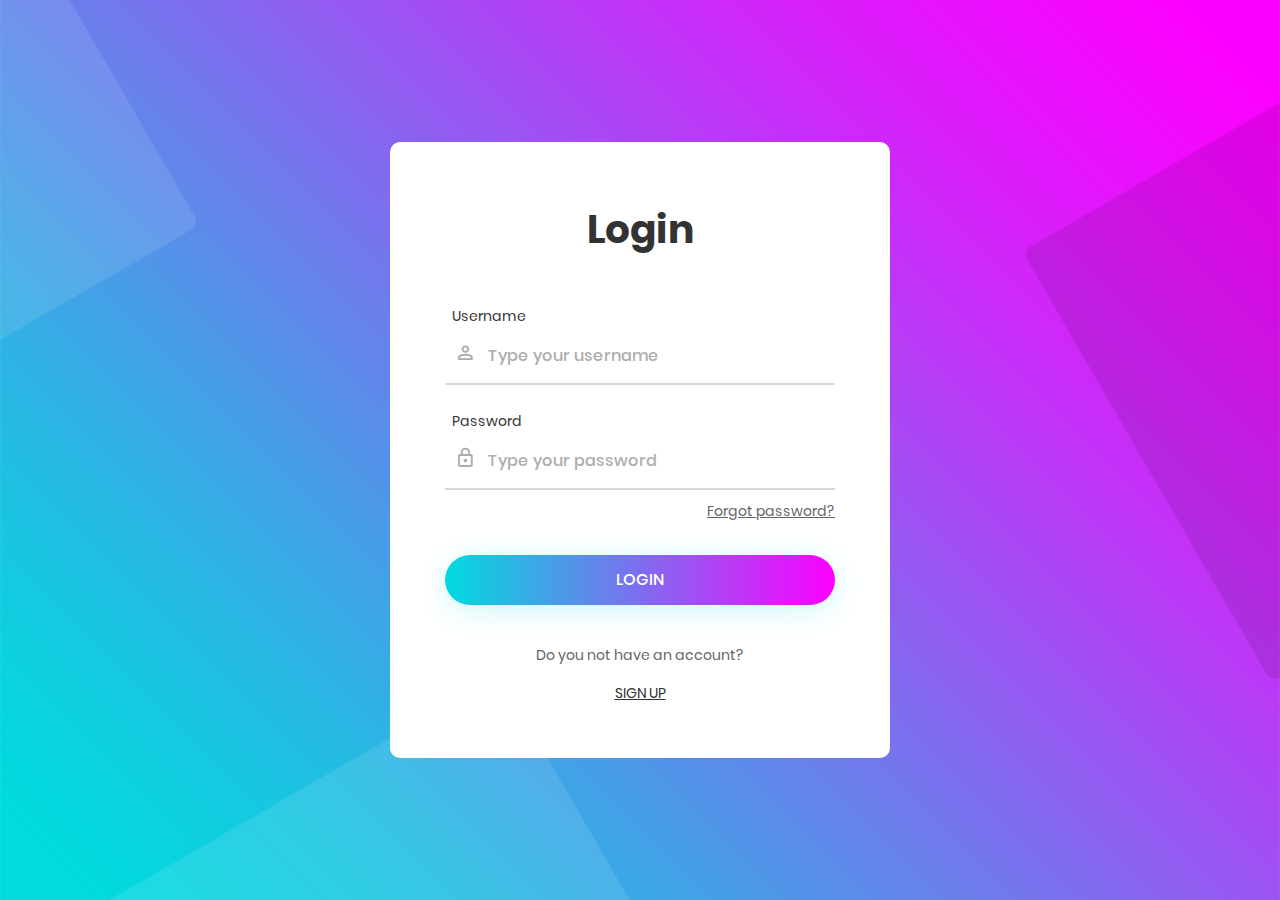
==== commit 1b4feaf3: "registration.php added button to login form" ====
--- a/view/index.html
+++ b/view/index.html
@@ -64,7 +64,7 @@
 						</div>
 					</div>
 
-					<div class="flex-col-c p-t-155">
+					<div class="flex-col-c p-t-40">
 						<span class="txt1 p-b-17">
 							Do you not have an account?
 						</span>
